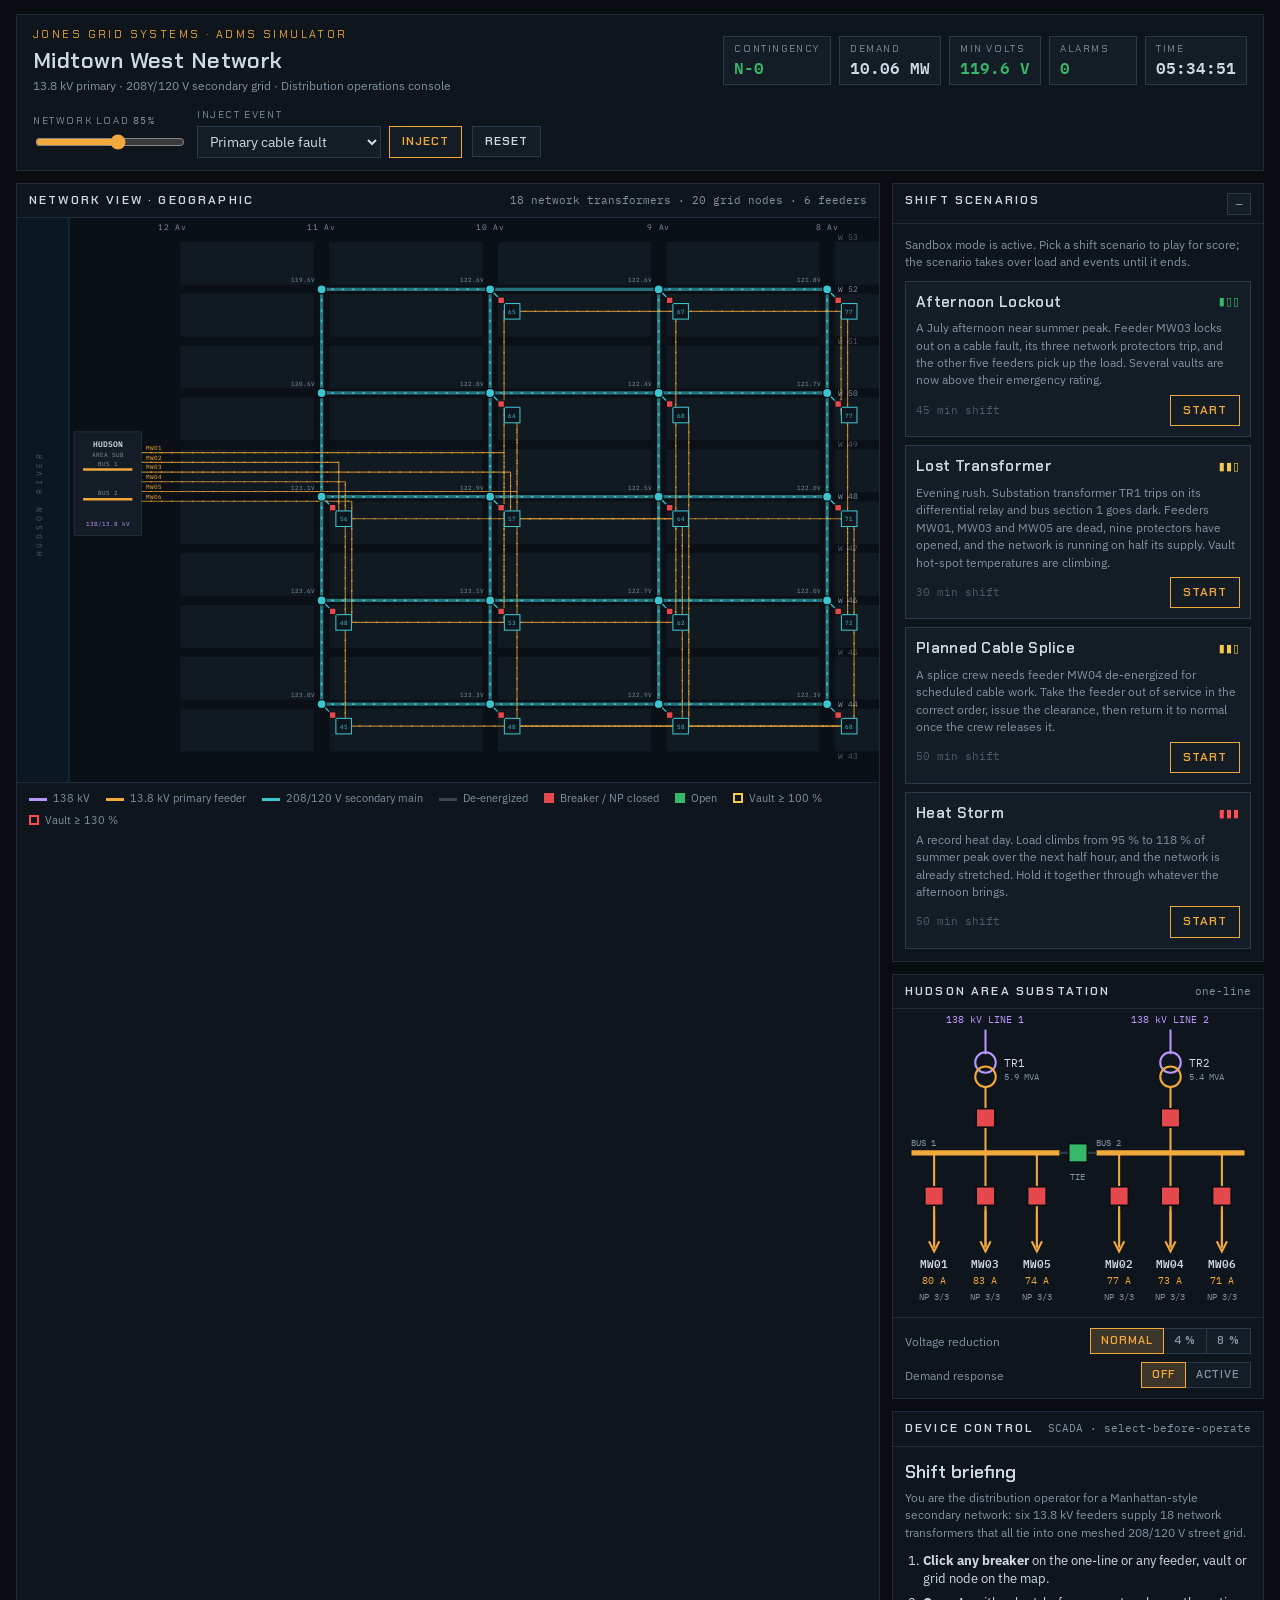
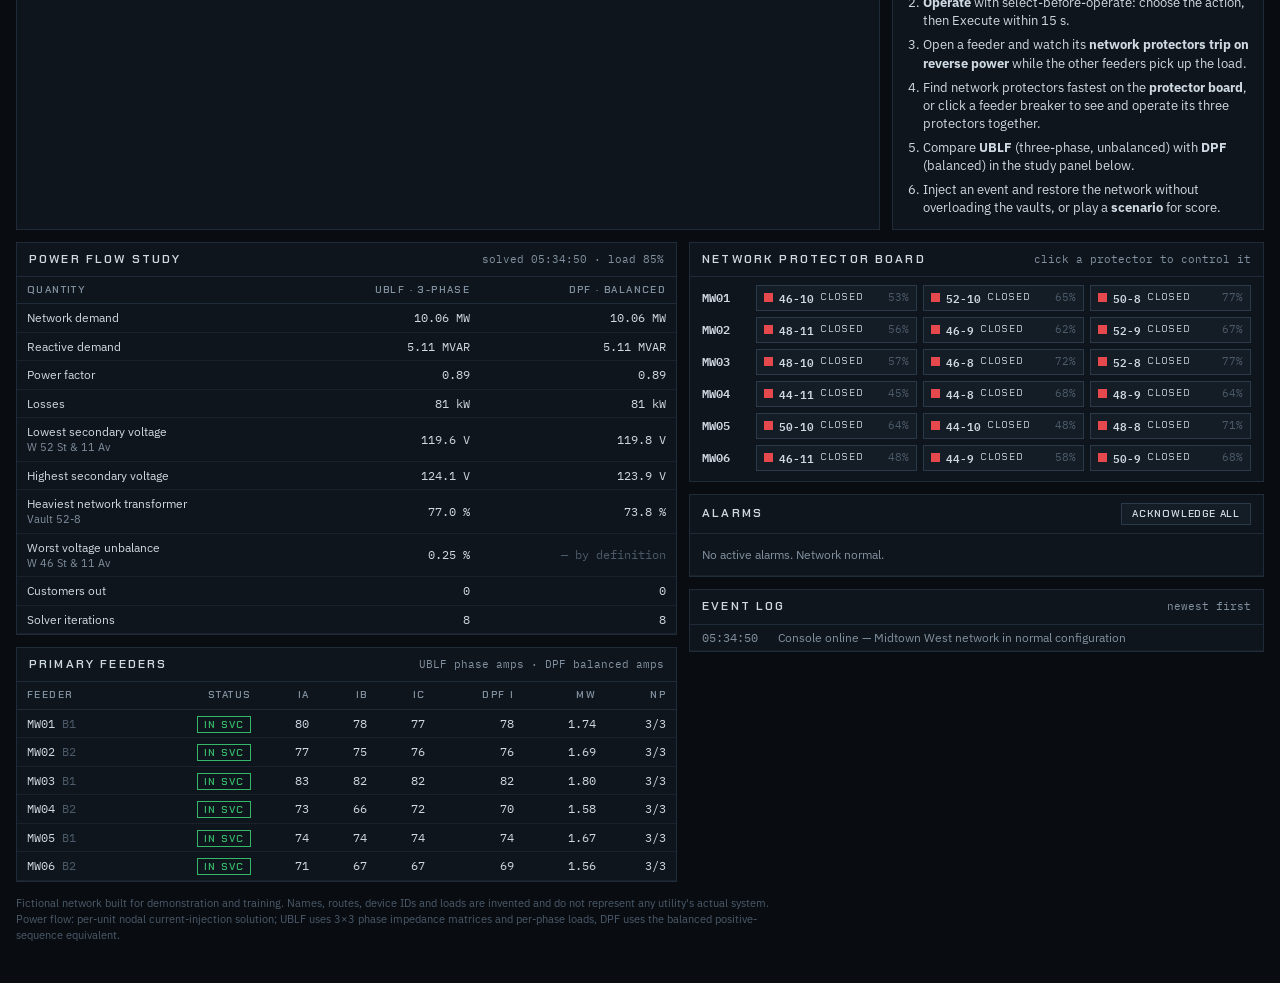
==== index.html @ 78cb399a "Add GridGame ADMS simulator as a GitHub Pages site Standalone index.html extracted from the Squaresp" ====
<!doctype html>
<html lang="en">
<head>
<meta charset="utf-8"><meta name="viewport" content="width=device-width, initial-scale=1, viewport-fit=cover"><style>html,body{margin:0}[hidden]{display:none!important}</style>
<title>Midtown West ADMS · GridGame</title>
<meta name="description" content="GridGame: a browser-based distribution operations (ADMS) simulator for a fictional 13.8 kV / 208Y-120 V secondary network.">
<link rel="preconnect" href="https://fonts.googleapis.com">
<link rel="stylesheet" href="https://fonts.googleapis.com/css2?family=Chakra+Petch:wght@500;600;700&family=IBM+Plex+Mono:wght@400;500;600&family=IBM+Plex+Sans:wght@400;500;600&display=swap">
</head><body>
<style>
/* Layout: control-room console — header strip, geographic network view + substation one-line,
   then study results and the alarm / event console underneath. Deliberately single dark theme. */
:root {
  color-scheme: dark;
  --bg: #090d12; --panel: #0f151c; --panel2: #141c25; --rule: #1f2b38; --rule2: #2a3a4b;
  --text: #cfd9e3; --dim: #8291a1; --faint: #4c5b6b;
  --block: #111921; --street: #0b1016; --water: #0b1822; --waterline: #14303f;
  --hv: #b897ff; --mv: #f2a93b; --lv: #3cc4cf; --dead: #3a4552;
  --closed: #e5484d; --open: #36b86a;
  --ok: #36b86a; --warn: #f2c94c; --crit: #ff4d4f; --info: #6aa8ff;
  --f-display: "Chakra Petch", "Bahnschrift", "Arial Narrow", sans-serif;
  --f-body: "IBM Plex Sans", system-ui, -apple-system, "Segoe UI", sans-serif;
  --f-data: "IBM Plex Mono", ui-monospace, "SFMono-Regular", Consolas, monospace;
}
html, body { background: var(--bg); color: var(--text); }
body { font-family: var(--f-body); font-size: 14px; line-height: 1.45;
  padding-left: max(16px, env(safe-area-inset-left, 0px)); padding-right: max(16px, env(safe-area-inset-right, 0px)); padding-block: 14px 28px; }
* { box-sizing: border-box; }
button, select, input { font: inherit; color: inherit; }
.num { font-family: var(--f-data); font-variant-numeric: tabular-nums; }

/* header */
.top { display: flex; flex-wrap: wrap; gap: 14px 22px; align-items: center; justify-content: space-between;
  border: 1px solid var(--rule); background: var(--panel); padding: 12px 16px; }
.brand .eyebrow { font-family: var(--f-display); font-size: 11px; letter-spacing: .22em; color: var(--mv); text-transform: uppercase; }
.brand h1 { margin: 2px 0 0; font-family: var(--f-display); font-weight: 600; font-size: 22px; letter-spacing: .02em; text-wrap: balance; }
.brand .sub { color: var(--dim); font-size: 12px; }
.chips { display: flex; flex-wrap: wrap; gap: 8px; }
.chip { border: 1px solid var(--rule2); background: var(--panel2); padding: 5px 10px; min-width: 88px; }
.chip .k { font-family: var(--f-display); font-size: 10px; letter-spacing: .16em; text-transform: uppercase; color: var(--dim); }
.chip .v { font-family: var(--f-data); font-size: 16px; font-weight: 600; font-variant-numeric: tabular-nums; }
.chip.ok .v { color: var(--ok); } .chip.warn .v { color: var(--warn); } .chip.crit .v { color: var(--crit); }
.chip.crit { border-color: color-mix(in srgb, var(--crit) 55%, var(--rule2)); }
.controls { display: flex; flex-wrap: wrap; gap: 10px; align-items: center; }
.ctl { display: flex; flex-direction: column; gap: 3px; }
.ctl label { font-family: var(--f-display); font-size: 10px; letter-spacing: .16em; text-transform: uppercase; color: var(--dim); }
input[type=range] { accent-color: var(--mv); width: 150px; }
select { background: var(--panel2); border: 1px solid var(--rule2); padding: 5px 8px; }
.btn { background: var(--panel2); border: 1px solid var(--rule2); padding: 6px 12px; cursor: pointer;
  font-family: var(--f-display); font-weight: 600; letter-spacing: .08em; text-transform: uppercase; font-size: 12px; }
.btn:hover:not(:disabled) { border-color: var(--dim); }
.btn:disabled { opacity: .4; cursor: not-allowed; }
.btn.primary { border-color: var(--mv); color: var(--mv); }
.btn.danger { border-color: var(--crit); color: var(--crit); }
.btn.go { border-color: var(--open); color: var(--open); }
:focus-visible { outline: 2px solid var(--info); outline-offset: 2px; }

/* grid */
.grid { display: grid; gap: 12px; margin-top: 12px; grid-template-columns: minmax(0, 1fr) 372px; }
.panel { border: 1px solid var(--rule); background: var(--panel); min-width: 0; }
.ph { display: flex; justify-content: space-between; align-items: baseline; gap: 10px; padding: 8px 12px; border-bottom: 1px solid var(--rule); }
.ph h2 { margin: 0; font-family: var(--f-display); font-size: 12px; font-weight: 600; letter-spacing: .18em; text-transform: uppercase; }
.ph .meta { color: var(--dim); font-size: 11px; font-family: var(--f-data); }
.side { display: flex; flex-direction: column; gap: 12px; min-width: 0; }
.mapwrap { overflow-x: auto; }
#map { display: block; width: 100%; min-width: 620px; height: auto; }
#oneline { display: block; width: 100%; height: auto; }
.legend { display: flex; flex-wrap: wrap; gap: 6px 16px; padding: 8px 12px; border-top: 1px solid var(--rule); color: var(--dim); font-size: 11px; }
.legend i { display: inline-block; width: 18px; height: 3px; vertical-align: middle; margin-right: 6px; }
.legend b { display: inline-block; width: 10px; height: 10px; vertical-align: -1px; margin-right: 6px; }

/* svg */
svg text { font-family: var(--f-data); }
.sel-hit { cursor: pointer; }
.flow { stroke-dasharray: 2 14; animation: flow 1.6s linear infinite; }
.flow.rev { animation-direction: reverse; }
@keyframes flow { to { stroke-dashoffset: -32; } }
.blink { animation: blink 1s steps(2, start) infinite; }
@keyframes blink { to { visibility: hidden; } }
@media (prefers-reduced-motion: reduce) { .flow { animation: none; stroke-dasharray: none; opacity: .0; } .blink { animation: none; } }

/* device panel */
.dev { padding: 12px; display: flex; flex-direction: column; gap: 10px; }
.dev h3 { margin: 0; font-family: var(--f-display); font-size: 18px; font-weight: 600; }
.dev .type { color: var(--dim); font-size: 12px; }
.state { display: inline-flex; align-items: center; gap: 8px; font-family: var(--f-display); font-weight: 600; letter-spacing: .1em; font-size: 13px; }
.state .sq { width: 14px; height: 14px; }
.kv { display: grid; grid-template-columns: auto 1fr; gap: 3px 14px; font-size: 12px; }
.kv dt { color: var(--dim); } .kv dd { margin: 0; font-family: var(--f-data); font-variant-numeric: tabular-nums; text-align: right; }
.phases { display: grid; grid-template-columns: 54px repeat(3, 1fr); gap: 2px 8px; font-size: 12px; font-family: var(--f-data); font-variant-numeric: tabular-nums; }
.phases .h { color: var(--dim); font-family: var(--f-display); font-size: 10px; letter-spacing: .14em; text-align: right; }
.phases .h:first-child { text-align: left; }
.phases span { text-align: right; } .phases span.l { text-align: left; color: var(--dim); }
.btnrow { display: flex; flex-wrap: wrap; gap: 8px; }
.sbo { border: 1px dashed var(--warn); padding: 8px 10px; color: var(--warn); font-size: 12px; display: flex; flex-direction: column; gap: 8px; }
.note { color: var(--dim); font-size: 12px; margin: 0; }
.tagbadge { color: #10151b; background: var(--warn); font-family: var(--f-display); font-weight: 700; font-size: 11px; padding: 1px 6px; letter-spacing: .1em; }
.brief ol { margin: 0; padding-left: 18px; display: flex; flex-direction: column; gap: 6px; font-size: 12.5px; max-width: 62ch; }
.brief b { color: var(--text); }

/* results + console */
.lower { display: grid; gap: 12px; margin-top: 12px; grid-template-columns: minmax(0, 1.15fr) minmax(0, 1fr); }
.tbl { width: 100%; border-collapse: collapse; font-size: 12px; }
.tbl th { font-family: var(--f-display); font-weight: 600; font-size: 10px; letter-spacing: .14em; text-transform: uppercase; color: var(--dim); text-align: right; padding: 6px 10px; border-bottom: 1px solid var(--rule); white-space: nowrap; }
.tbl th:first-child, .tbl td:first-child { text-align: left; }
.tbl td { padding: 5px 10px; border-bottom: 1px solid color-mix(in srgb, var(--rule) 60%, transparent); text-align: right; font-family: var(--f-data); font-variant-numeric: tabular-nums; white-space: nowrap; }
.tbl td.lab { font-family: var(--f-body); color: var(--text); }
.tbl td .loc { display: block; color: var(--dim); font-size: 10.5px; font-family: var(--f-body); }
.tbl tr.clickable { cursor: pointer; } .tbl tr.clickable:hover td { background: var(--panel2); }
.tblwrap { overflow-x: auto; }
.c-ok { color: var(--ok); } .c-warn { color: var(--warn); } .c-crit { color: var(--crit); } .c-dim { color: var(--faint); }
.pill { font-family: var(--f-display); font-size: 10px; font-weight: 600; letter-spacing: .12em; padding: 1px 6px; border: 1px solid currentColor; }
.stack { display: flex; flex-direction: column; gap: 12px; min-width: 0; }
.alarms, .events { list-style: none; margin: 0; padding: 0; max-height: 230px; overflow-y: auto; }
.alarms li { display: grid; grid-template-columns: 6px 64px minmax(0, 1fr) auto; gap: 10px; align-items: center; padding: 6px 12px 6px 0; border-bottom: 1px solid color-mix(in srgb, var(--rule) 60%, transparent); font-size: 12px; }
.alarms .bar { align-self: stretch; }
.alarms .sev { font-family: var(--f-display); font-size: 10px; letter-spacing: .14em; font-weight: 700; }
.alarms li.unack .txt { font-weight: 600; }
.alarms .ack { font-size: 10px; padding: 2px 8px; }
.alarms .empty, .events .empty { padding: 12px; color: var(--dim); font-size: 12px; grid-template-columns: 1fr; }
.events li { display: grid; grid-template-columns: 66px minmax(0, 1fr); gap: 10px; padding: 4px 12px; font-size: 12px; border-bottom: 1px solid color-mix(in srgb, var(--rule) 40%, transparent); }
.events time { font-family: var(--f-data); color: var(--dim); font-variant-numeric: tabular-nums; }
.foot { margin-top: 14px; color: var(--faint); font-size: 11px; max-width: 110ch; }

/* protector board + chips */
.npboard { padding: 8px 12px 10px; display: flex; flex-direction: column; gap: 6px; }
.nprow { display: grid; grid-template-columns: 46px minmax(0, 1fr); gap: 8px; align-items: center; }
.npf { font-family: var(--f-data); font-size: 12px; font-weight: 600; cursor: pointer; }
.npchips { display: grid; grid-template-columns: repeat(3, minmax(0, 1fr)); gap: 6px; }
.npchip { display: flex; align-items: center; gap: 6px; min-width: 0; padding: 4px 7px; background: var(--panel2); border: 1px solid var(--rule2); cursor: pointer; font-size: 11px; text-align: left; }
.npchip:hover { border-color: var(--dim); }
.npchip.on { border-color: var(--text); }
.npchip .sq { width: 9px; height: 9px; flex: none; }
.npchip .npid { font-family: var(--f-data); font-weight: 600; }
.npchip .npst { font-family: var(--f-display); font-size: 9.5px; letter-spacing: .1em; flex: 1; min-width: 0; overflow: hidden; text-overflow: ellipsis; }
.npchip .tagbadge { padding: 0 4px; font-size: 9px; }
.grp { border-top: 1px solid var(--rule); padding-top: 10px; display: flex; flex-direction: column; gap: 8px; }
.grp .npchips { grid-template-columns: minmax(0, 1fr); }
.grp-h { font-family: var(--f-display); font-size: 10px; letter-spacing: .16em; text-transform: uppercase; color: var(--dim); }
@media (max-width: 560px) { .npchip .npst { display: none; } }

[hidden] { display: none !important; }
/* minimize toggle */
.ph h2 { white-space: nowrap; }
.phr .meta { overflow: hidden; text-overflow: ellipsis; white-space: nowrap; }
.phr { display: flex; align-items: center; gap: 10px; min-width: 0; }
.mintog { width: 24px; height: 22px; display: grid; place-items: center; background: var(--panel2); border: 1px solid var(--rule2); cursor: pointer; font-family: var(--f-data); font-size: 14px; line-height: 1; color: var(--dim); flex: none; }
.mintog:hover { color: var(--text); border-color: var(--dim); }
.ph.collapsed { border-bottom: 0; }

/* system controls */
.sys { border-top: 1px solid var(--rule); padding: 10px 12px; display: flex; flex-direction: column; gap: 8px; }
.sysrow { display: flex; justify-content: space-between; align-items: center; gap: 10px; flex-wrap: wrap; font-size: 12px; color: var(--dim); }
.seg { display: inline-flex; }
.seg .btn { padding: 4px 10px; font-size: 11px; }
.seg .btn + .btn { border-left-width: 0; }
.btn.on { background: color-mix(in srgb, var(--mv) 18%, var(--panel2)); border-color: var(--mv); color: var(--mv); }

/* mission */
.mission { padding: 12px; display: flex; flex-direction: column; gap: 10px; }
.mission h3 { margin: 0; font-family: var(--f-display); font-size: 18px; font-weight: 600; }
.mission .type { color: var(--dim); font-size: 12px; }
.scens { display: flex; flex-direction: column; gap: 8px; }
.scen { border: 1px solid var(--rule2); background: var(--panel2); padding: 10px; display: flex; flex-direction: column; gap: 6px; }
.scen p { margin: 0; font-size: 12px; color: var(--dim); }
.scen-h, .scen-f { display: flex; justify-content: space-between; align-items: center; gap: 8px; }
.scen-h b { font-family: var(--f-display); font-size: 15px; font-weight: 600; letter-spacing: .02em; }
.scen-f span { font-size: 11px; }
.diff { font-size: 11px; letter-spacing: 1px; }
.diff.d1 { color: var(--ok); } .diff.d2 { color: var(--warn); } .diff.d3 { color: var(--crit); }
.mhead { display: flex; justify-content: space-between; align-items: flex-start; gap: 10px; }
.mclock { text-align: right; font-size: 11px; }
.big { font-size: 22px; font-weight: 600; line-height: 1.1; }
.tip { border-left: 2px solid var(--mv); padding-left: 8px; }
.objs { list-style: none; margin: 0; padding: 0; display: flex; flex-direction: column; gap: 5px; font-size: 12.5px; }
.objs li { display: grid; grid-template-columns: 16px minmax(0, 1fr); gap: 6px; }
.objs em { font-style: normal; font-size: 11px; }
.mstats { display: grid; grid-template-columns: auto minmax(0, 1fr) auto; gap: 12px; border-block: 1px solid var(--rule); padding-block: 8px; font-size: 12px; align-items: end; }
.mstats > div { display: flex; flex-direction: column; gap: 2px; min-width: 0; }
.mstats .k { font-family: var(--f-display); font-size: 10px; letter-spacing: .14em; text-transform: uppercase; color: var(--dim); }
.mission .btnrow { justify-content: space-between; }
.deb { display: flex; gap: 14px; align-items: center; }
.grade { font-family: var(--f-display); font-size: 44px; font-weight: 700; width: 64px; height: 64px; display: grid; place-items: center; border: 2px solid currentColor; flex: none; }
.gA, .gB { color: var(--ok); } .gC, .gD { color: var(--warn); } .gF { color: var(--crit); }
.tbl.score td { padding: 4px 0; }

@media (max-width: 1080px) { .grid { grid-template-columns: minmax(0, 1fr); } .lower { grid-template-columns: minmax(0, 1fr); } }
@media (max-width: 560px) { .brand h1 { font-size: 18px; } input[type=range] { width: 120px; } .chip { min-width: 0; flex: 1 1 40%; } }
</style>

<header class="top">
  <div class="brand">
    <div class="eyebrow">Jones Grid Systems · ADMS Simulator</div>
    <h1>Midtown West Network</h1>
    <div class="sub">13.8 kV primary · 208Y/120 V secondary grid · Distribution operations console</div>
  </div>
  <div class="chips" id="chips"></div>
  <div class="controls">
    <div class="ctl"><label for="load">Network load <span id="loadv" class="num"></span></label>
      <input id="load" type="range" min="40" max="120" step="1" value="85"></div>
    <div class="ctl"><label for="evt">Inject event</label>
      <div class="btnrow"><select id="evt">
        <option value="fault">Primary cable fault</option>
        <option value="tr1">Substation TR1 trip</option>
        <option value="tr2">Substation TR2 trip</option>
        <option value="heat">Heat wave (110% load)</option>
      </select><button class="btn primary" id="inject">Inject</button></div></div>
    <div class="ctl"><label>&nbsp;</label><button class="btn" id="reset">Reset</button></div>
  </div>
</header>

<div class="grid">
  <section class="panel">
    <div class="ph"><h2>Network view · geographic</h2><span class="meta" id="mapmeta"></span></div>
    <div class="mapwrap"><svg id="map" viewBox="-470 -110 1330 870" role="img" aria-label="Map of the Midtown West secondary network"></svg></div>
    <div class="legend">
      <span><i style="background:var(--hv)"></i>138 kV</span>
      <span><i style="background:var(--mv)"></i>13.8 kV primary feeder</span>
      <span><i style="background:var(--lv)"></i>208/120 V secondary main</span>
      <span><i style="background:var(--dead)"></i>De-energized</span>
      <span><b style="background:var(--closed)"></b>Breaker / NP closed</span>
      <span><b style="background:var(--open)"></b>Open</span>
      <span><b style="border:2px solid var(--warn)"></b>Vault ≥ 100 %</span>
      <span><b style="border:2px solid var(--crit)"></b>Vault ≥ 130 %</span>
    </div>
  </section>
  <div class="side">
    <section class="panel">
      <div class="ph"><h2>Shift scenarios</h2><div class="phr"><span class="meta" id="mission-meta"></span><button class="mintog" id="mission-toggle" aria-expanded="true" aria-controls="mission" title="Minimize">–</button></div></div>
      <div class="mission" id="mission"></div>
    </section>
    <section class="panel">
      <div class="ph"><h2>Hudson Area Substation</h2><span class="meta">one-line</span></div>
      <svg id="oneline" viewBox="0 0 360 300" role="img" aria-label="Substation one-line diagram"></svg>
      <div class="sys" id="sysctl"></div>
    </section>
    <section class="panel">
      <div class="ph"><h2>Device control</h2><span class="meta">SCADA · select-before-operate</span></div>
      <div class="dev" id="dev"></div>
    </section>
  </div>
</div>

<div class="lower">
  <div class="stack">
    <section class="panel">
      <div class="ph"><h2>Power flow study</h2><span class="meta" id="pfmeta"></span></div>
      <div class="tblwrap"><table class="tbl" id="study"></table></div>
    </section>
    <section class="panel">
      <div class="ph"><h2>Primary feeders</h2><span class="meta">UBLF phase amps · DPF balanced amps</span></div>
      <div class="tblwrap"><table class="tbl" id="feeders"></table></div>
    </section>
  </div>
  <div class="stack">
    <section class="panel">
      <div class="ph"><h2>Network protector board</h2><span class="meta">click a protector to control it</span></div>
      <div class="npboard" id="npboard"></div>
    </section>
    <section class="panel">
      <div class="ph"><h2>Alarms</h2><button class="btn" id="ackall" style="padding:3px 10px;font-size:10px">Acknowledge all</button></div>
      <ul class="alarms" id="alarms"></ul>
    </section>
    <section class="panel">
      <div class="ph"><h2>Event log</h2><span class="meta">newest first</span></div>
      <ul class="events" id="events"></ul>
    </section>
  </div>
</div>

<p class="foot">Fictional network built for demonstration and training. Names, routes, device IDs and loads are invented and do not represent any utility's actual system. Power flow: per-unit nodal current-injection solution; UBLF uses 3×3 phase impedance matrices and per-phase loads, DPF uses the balanced positive-sequence equivalent.</p>

<script>
/* ==========================================================================
   Midtown West Network — ADMS simulation engine
   Fictional 13.8 kV / 208Y-120 V Manhattan-style secondary network.
   Per-unit, phase-frame nodal current-injection power flow.
     UBLF : 3-phase unbalanced load flow (phase impedance matrices, per-phase loads)
     DPF  : balanced positive-sequence distribution power flow (single-phase equivalent)
   ========================================================================== */
(function (G) {
  'use strict';

  const SB = 1.0;                       // system base, MVA (3-phase)
  const VSET = 1.05;                    // 138 kV source / LTC-regulated set point, pu
  const NP = 1.0, NQ = 2.5;             // load voltage exponents (real ~ constant current, reactive ~ impedance-like)
  const TAU = 2 * Math.PI / 3;
  const PHA = [0, -TAU, TAU];
  const ZB = { mv: 13.8 * 13.8 / SB, lv: 0.208 * 0.208 / SB };

  /* ---------- dense complex LU ---------- */
  function luFactor(n, re, im) {
    const piv = new Int32Array(n);
    for (let k = 0; k < n; k++) {
      let p = k, best = -1;
      for (let i = k; i < n; i++) {
        const m = re[i * n + k] ** 2 + im[i * n + k] ** 2;
        if (m > best) { best = m; p = i; }
      }
      if (best < 1e-30) throw new Error('Singular admittance matrix');
      piv[k] = p;
      if (p !== k) {
        for (let j = 0; j < n; j++) {
          let t = re[k * n + j]; re[k * n + j] = re[p * n + j]; re[p * n + j] = t;
          t = im[k * n + j]; im[k * n + j] = im[p * n + j]; im[p * n + j] = t;
        }
      }
      const pr = re[k * n + k], pi = im[k * n + k], d = pr * pr + pi * pi;
      for (let i = k + 1; i < n; i++) {
        const ar = re[i * n + k], ai = im[i * n + k];
        if (ar === 0 && ai === 0) continue;
        const lr = (ar * pr + ai * pi) / d, li = (ai * pr - ar * pi) / d;
        re[i * n + k] = lr; im[i * n + k] = li;
        for (let j = k + 1; j < n; j++) {
          const ur = re[k * n + j], ui = im[k * n + j];
          if (ur === 0 && ui === 0) continue;
          re[i * n + j] -= lr * ur - li * ui;
          im[i * n + j] -= lr * ui + li * ur;
        }
      }
    }
    return piv;
  }
  function luSolve(n, re, im, piv, br, bi) {
    for (let k = 0; k < n; k++) {
      const p = piv[k];
      if (p !== k) { let t = br[k]; br[k] = br[p]; br[p] = t; t = bi[k]; bi[k] = bi[p]; bi[p] = t; }
    }
    for (let i = 0; i < n; i++) {
      let sr = br[i], si = bi[i];
      for (let j = 0; j < i; j++) {
        const lr = re[i * n + j], li = im[i * n + j];
        if (lr === 0 && li === 0) continue;
        sr -= lr * br[j] - li * bi[j]; si -= lr * bi[j] + li * br[j];
      }
      br[i] = sr; bi[i] = si;
    }
    for (let i = n - 1; i >= 0; i--) {
      let sr = br[i], si = bi[i];
      for (let j = i + 1; j < n; j++) {
        const ur = re[i * n + j], ui = im[i * n + j];
        if (ur === 0 && ui === 0) continue;
        sr -= ur * br[j] - ui * bi[j]; si -= ur * bi[j] + ui * br[j];
      }
      const pr = re[i * n + i], pi = im[i * n + i], d = pr * pr + pi * pi;
      br[i] = (sr * pr + si * pi) / d; bi[i] = (si * pr - sr * pi) / d;
    }
  }
  function cinv(n, re, im) {
    const R = Float64Array.from(re), I = Float64Array.from(im);
    const piv = luFactor(n, R, I);
    const oR = new Float64Array(n * n), oI = new Float64Array(n * n);
    for (let c = 0; c < n; c++) {
      const br = new Float64Array(n), bi = new Float64Array(n); br[c] = 1;
      luSolve(n, R, I, piv, br, bi);
      for (let r = 0; r < n; r++) { oR[r * n + c] = br[r]; oI[r * n + c] = bi[r]; }
    }
    return { re: oR, im: oI };
  }
  function phaseZ(z1, z0) {
    const sr = (z0[0] + 2 * z1[0]) / 3, sx = (z0[1] + 2 * z1[1]) / 3;
    const mr = (z0[0] - z1[0]) / 3, mx = (z0[1] - z1[1]) / 3;
    const re = new Float64Array(9), im = new Float64Array(9);
    for (let i = 0; i < 3; i++) for (let j = 0; j < 3; j++) {
      re[i * 3 + j] = i === j ? sr : mr; im[i * 3 + j] = i === j ? sx : mx;
    }
    return { re, im };
  }

  /* ---------- network model ---------- */
  const AVES = [{ n: '11 Av', k: '11', x: 0 }, { n: '10 Av', k: '10', x: 260 }, { n: '9 Av', k: '9', x: 520 }, { n: '8 Av', k: '8', x: 780 }];
  const STS = [{ n: 'W 52 St', num: 52, y: 0 }, { n: 'W 50 St', num: 50, y: 160 }, { n: 'W 48 St', num: 48, y: 320 }, { n: 'W 46 St', num: 46, y: 480 }, { n: 'W 44 St', num: 44, y: 640 }];
  const SUB = { x: -330, y: 300, name: 'Hudson Area Substation' };
  // feeder supplying the network transformer vault at [street][avenue]; 0 = no vault
  const VAULT_FEEDER = [[0, 1, 2, 3], [0, 5, 6, 1], [2, 3, 4, 5], [6, 1, 2, 3], [4, 5, 6, 4]];
  // spot loads at 100 % (summer peak): [kW 3-ph, description, pf, customers]
  const LOADS = [
    [[350, 'Residential towers', 0.96, 410], [505, 'Residential over retail', 0.94, 380], [650, 'Hotel', 0.90, 12], [800, 'Theater & hotel', 0.90, 9]],
    [[315, 'Parking garages', 0.92, 6], [530, 'Residential', 0.95, 520], [680, 'Office', 0.90, 14], [860, 'Office tower', 0.89, 3]],
    [[375, 'Auto showrooms', 0.91, 8], [580, 'Mixed use', 0.93, 240], [630, 'Restaurant row', 0.88, 46], [750, 'Theater district', 0.90, 11]],
    [[300, 'Residential walk-ups', 0.96, 330], [570, 'Mixed use', 0.93, 210], [615, 'Restaurant row', 0.88, 52], [815, 'Hotel & office', 0.90, 7]],
    [[430, 'Telecom hub', 0.95, 2], [500, 'Residential', 0.95, 470], [565, 'Retail', 0.91, 64], [680, 'Office', 0.90, 10]]
  ];
  const NTX_KVA = 1000;
  const FEEDER_RATING_A = 380;          // 500 kcmil Cu 3/c, normal
  // impedances (ohm/km)
  const PRI_Z1 = [0.090, 0.110], PRI_Z0 = [0.50, 0.30];             // 13.8 kV 500 kcmil 3/c
  const SEC_Z1 = [0.102 / 6, 0.082 / 6];                             // 6 x 500 kcmil 600 V per phase
  const SEC_Z0 = [SEC_Z1[0] * 3, SEC_Z1[1] * 3];

  function zPolar(mag, xr) { const r = mag / Math.sqrt(1 + xr * xr); return [r, r * xr]; }
  function scaleZ(zkm, km, zb) { return [zkm[0] * km / zb, zkm[1] * km / zb]; }

  function buildModel() {
    const nodes = [], branches = [], switches = [], loads = [], vaults = [], feeders = [], gridNodes = [], mains = [];
    const nIndex = new Map();
    const addNode = (id, kind, x, y, label) => { nIndex.set(id, nodes.length); nodes.push({ id, kind, x, y, label: label || id }); return id; };
    const addBr = (o) => { o.fi = nIndex.get(o.f); o.ti = nIndex.get(o.t); branches.push(o); return o; };
    const addSw = (o) => { o.fi = nIndex.get(o.f); o.ti = nIndex.get(o.t); switches.push(o); return o; };

    // Substation: 2 x 138/13.8 kV transformers, 2 bus sections, normally-open bus tie
    for (const k of [1, 2]) {
      addNode('HV' + k, 'hv', SUB.x, SUB.y, '138 kV supply ' + k);
      addNode('TR' + k + 'L', 'mv', SUB.x, SUB.y, 'TR' + k + ' 13.8 kV terminal');
      addNode('BUS' + k, 'mv', SUB.x, SUB.y, '13.8 kV bus section ' + k);
      const z = zPolar(0.10 * SB / 30, 30);
      addBr({ id: 'TR' + k, kind: 'subtx', f: 'HV' + k, t: 'TR' + k + 'L', z1: z, z0: z, ratingMVA: 30, label: 'TR' + k + ' 138/13.8 kV 30 MVA' });
      addSw({ id: 'CB-TR' + k, kind: 'cb', f: 'TR' + k + 'L', t: 'BUS' + k, normal: true, label: 'TR' + k + ' 13.8 kV main breaker', branch: 'TR' + k });
    }
    addSw({ id: 'CB-BT', kind: 'tie', f: 'BUS1', t: 'BUS2', normal: false, label: 'Bus tie breaker 1–2' });

    // Secondary grid nodes (208Y/120 V)
    STS.forEach((st, s) => AVES.forEach((av, a) => {
      const id = `N${st.num}-${av.k}`;
      addNode(id, 'lv', av.x, st.y, `${st.n} & ${av.n}`);
      const L = LOADS[s][a];
      const seed = Math.sin((s + 1) * 12.9898 + (a + 1) * 78.233) * 43758.5453;
      const r = (q) => (Math.abs(Math.sin(seed * q)) - 0.5) * 0.24;
      let w = [1 + r(1.3), 1 + r(2.7), 1 + r(4.1)];
      if (s === 3 && a === 0) w = [1.38, 0.90, 0.72];        // walk-ups: lopsided single-phase load
      const ws = w[0] + w[1] + w[2]; w = w.map(v => v * 3 / ws);
      const tan = Math.tan(Math.acos(L[2]));
      loads.push({ node: id, kw: L[0], pf: L[2], desc: L[1], cust: L[3],
        p: w.map(v => L[0] / 3 * v), q: w.map(v => L[0] / 3 * v * tan) });
      gridNodes.push({ id, s, a, label: `${st.n} & ${av.n}`, desc: L[1] });
    }));
    // Secondary mains: streets (E-W, 260 m) and avenues (N-S, 160 m)
    STS.forEach((st, s) => AVES.forEach((av, a) => {
      const id = `N${st.num}-${av.k}`;
      if (a < 3) { const to = `N${st.num}-${AVES[a + 1].k}`;
        mains.push(addBr({ id: `M:${id}>${to}`, kind: 'main', f: id, t: to, lenM: 260, z1: scaleZ(SEC_Z1, 0.26, ZB.lv), z0: scaleZ(SEC_Z0, 0.26, ZB.lv), ratingA: 2400, street: st.n })); }
      if (s < 4) { const to = `N${STS[s + 1].num}-${av.k}`;
        mains.push(addBr({ id: `M:${id}>${to}`, kind: 'main', f: id, t: to, lenM: 160, z1: scaleZ(SEC_Z1, 0.16, ZB.lv), z0: scaleZ(SEC_Z0, 0.16, ZB.lv), ratingA: 2400, street: av.n })); }
    }));

    // Network transformer vaults + protectors
    STS.forEach((st, s) => AVES.forEach((av, a) => {
      const f = VAULT_FEEDER[s][a]; if (!f) return;
      const key = `${st.num}-${av.k}`;
      const v = { id: 'V' + key, tr: 'TR' + key, np: 'NP' + key, node: `N${key}`, feeder: 'MW0' + f,
        x: av.x + 34, y: st.y + 34, label: `Vault ${key} · ${st.n} & ${av.n}` };
      addNode('P' + key, 'mv', v.x, v.y, `${v.tr} primary`);
      addNode('S' + key, 'lv', v.x, v.y, `${v.tr} secondary`);
      const z = zPolar(0.05 * SB / (NTX_KVA / 1000), 7);
      addBr({ id: v.tr, kind: 'ntx', f: 'P' + key, t: 'S' + key, z1: z, z0: z, ratingKVA: NTX_KVA, vault: v.id });
      addSw({ id: v.np, kind: 'np', f: 'S' + key, t: v.node, normal: true, label: `Network protector ${key}`, vault: v.id });
      vaults.push(v);
    }));

    // Primary feeders: breaker on alternate bus sections, cable chained through vaults
    for (let k = 1; k <= 6; k++) {
      const id = 'MW0' + k, bus = (k % 2) ? 1 : 2;
      const fv = vaults.filter(v => v.feeder === id);
      const chain = []; let cur = { x: SUB.x, y: SUB.y };
      const left = fv.slice();
      while (left.length) {
        left.sort((p, q) => (Math.abs(p.x - cur.x) + Math.abs(p.y - cur.y)) - (Math.abs(q.x - cur.x) + Math.abs(q.y - cur.y)));
        cur = left.shift(); chain.push(cur);
      }
      addNode(id + 'H', 'mv', SUB.x, SUB.y, id + ' feeder head');
      addSw({ id: 'CB-' + id, kind: 'cb', f: 'BUS' + bus, t: id + 'H', normal: true, label: `Feeder ${id} breaker`, feeder: id });
      let prev = id + 'H', px = SUB.x, py = SUB.y, total = 0; const segs = [];
      chain.forEach((v, i) => {
        const len = (Math.abs(v.x - px) + Math.abs(v.y - py)) * 1.12 + (i === 0 ? 220 : 40);
        total += len;
        const b = addBr({ id: `C:${id}:${i + 1}`, kind: 'cable', f: prev, t: 'P' + v.id.slice(1), lenM: Math.round(len),
          z1: scaleZ(PRI_Z1, len / 1000, ZB.mv), z0: scaleZ(PRI_Z0, len / 1000, ZB.mv), ratingA: FEEDER_RATING_A, feeder: id });
        segs.push(b.id); prev = b.t; px = v.x; py = v.y;
      });
      feeders.push({ id, bus, breaker: 'CB-' + id, vaults: chain.map(v => v.id), segs, lenM: Math.round(total), ratingA: FEEDER_RATING_A });
    }

    // precompute admittances
    for (const b of branches) {
      const Z3 = phaseZ(b.z1, b.z0);
      b.Y3 = cinv(3, Z3.re, Z3.im);
      const d = b.z1[0] ** 2 + b.z1[1] ** 2;
      b.Y1 = { re: Float64Array.of(b.z1[0] / d), im: Float64Array.of(-b.z1[1] / d) };
    }
    const brById = new Map(branches.map(b => [b.id, b]));
    const swById = new Map(switches.map(s => [s.id, s]));
    return { nodes, nIndex, branches, brById, switches, swById, loads, vaults, feeders, gridNodes, mains,
      AVES, STS, SUB, slacks: ['HV1', 'HV2'], NTX_KVA };
  }

  function createState(model) {
    const sw = {};
    for (const s of model.switches) sw[s.id] = { closed: s.normal, tag: false, manual: false, lockout: '' };
    return { sw, faults: {}, load: 0.85, vr: 0, dr: false, failed: {} };
  }

  /* ---------- topology ---------- */
  const brOut = (state, b) => !!(b.vault && state.failed && state.failed[b.vault]);
  function trace(model, isClosed, state) {
    const N = model.nodes.length, adj = Array.from({ length: N }, () => []);
    for (const b of model.branches) if (!brOut(state, b)) { adj[b.fi].push(b.ti); adj[b.ti].push(b.fi); }
    for (const s of model.switches) if (isClosed(s)) { adj[s.fi].push(s.ti); adj[s.ti].push(s.fi); }
    const seen = new Uint8Array(N), q = [];
    for (const id of model.slacks) { const i = model.nIndex.get(id); seen[i] = 1; q.push(i); }
    while (q.length) { const i = q.pop(); for (const j of adj[i]) if (!seen[j]) { seen[j] = 1; q.push(j); } }
    return seen;
  }

  function topology(model, state) {
    const N = model.nodes.length, parent = Int32Array.from({ length: N }, (_, i) => i);
    const find = (i) => { while (parent[i] !== i) { parent[i] = parent[parent[i]]; i = parent[i]; } return i; };
    for (const s of model.switches) if (state.sw[s.id].closed) {
      const a = find(s.fi), b = find(s.ti); if (a !== b) parent[a] = b;
    }
    const rep = new Int32Array(N); for (let i = 0; i < N; i++) rep[i] = find(i);
    const energ = trace(model, s => state.sw[s.id].closed, state);
    const slackRep = new Set(model.slacks.map(id => rep[model.nIndex.get(id)]));
    return { rep, energ, slackRep };
  }

  /* ---------- power flow ---------- */
  function powerFlow(model, state, topo, nph) {
    const { rep, energ, slackRep } = topo;
    const N = model.nodes.length, idx = new Int32Array(N).fill(-1);
    let n = 0;
    for (let i = 0; i < N; i++) if (energ[i] && rep[i] === i && !slackRep.has(i)) idx[i] = n++;
    const M = n * nph;
    const vset = VSET * (1 - (state.vr || 0));
    const Vs = (ph) => [vset * Math.cos(nph === 3 ? PHA[ph] : 0), vset * Math.sin(nph === 3 ? PHA[ph] : 0)];
    const Yr = new Float64Array(M * M), Yi = new Float64Array(M * M), Cr = new Float64Array(M), Ci = new Float64Array(M);
    for (const b of model.branches) {
      const i = rep[b.fi], j = rep[b.ti];
      if (i === j || !energ[b.fi] || brOut(state, b)) continue;
      const Y = nph === 3 ? b.Y3 : b.Y1, ii = idx[i], jj = idx[j];
      for (let p = 0; p < nph; p++) for (let q = 0; q < nph; q++) {
        const yr = Y.re[p * nph + q], yi = Y.im[p * nph + q];
        if (ii >= 0) { Yr[(ii * nph + p) * M + ii * nph + q] += yr; Yi[(ii * nph + p) * M + ii * nph + q] += yi; }
        if (jj >= 0) { Yr[(jj * nph + p) * M + jj * nph + q] += yr; Yi[(jj * nph + p) * M + jj * nph + q] += yi; }
        if (ii >= 0 && jj >= 0) {
          Yr[(ii * nph + p) * M + jj * nph + q] -= yr; Yi[(ii * nph + p) * M + jj * nph + q] -= yi;
          Yr[(jj * nph + p) * M + ii * nph + q] -= yr; Yi[(jj * nph + p) * M + ii * nph + q] -= yi;
        } else {
          const f = ii >= 0 ? ii : jj; const [vr, vi] = Vs(q);
          if (f >= 0) { Cr[f * nph + p] += yr * vr - yi * vi; Ci[f * nph + p] += yr * vi + yi * vr; }
        }
      }
    }
    // loads: wye, exponential voltage dependence P = P0|V|^NP, Q = Q0|V|^NQ (pu of per-phase base)
    const Sph = SB * 1000 / 3, Lr = new Float64Array(M), Li = new Float64Array(M), hasLoad = new Uint8Array(M);
    for (const L of model.loads) {
      const i = model.nIndex.get(L.node); if (!energ[i]) continue;
      const k = idx[rep[i]]; if (k < 0) continue;
      for (let p = 0; p < nph; p++) {
        const P = nph === 3 ? L.p[p] : L.kw / 3, Q = nph === 3 ? L.q[p] : L.kw / 3 * Math.tan(Math.acos(L.pf));
        const fct = loadFactor(state, L);
        Lr[k * nph + p] += P * fct / Sph; Li[k * nph + p] += Q * fct / Sph; hasLoad[k * nph + p] = 1;
      }
    }
    const Vr = new Float64Array(M), Vi = new Float64Array(M);
    for (let k = 0; k < n; k++) for (let p = 0; p < nph; p++) { const [a, b] = Vs(p); Vr[k * nph + p] = a; Vi[k * nph + p] = b; }
    let iters = 0, converged = M === 0;
    if (M > 0) {
      const piv = luFactor(M, Yr, Yi);
      for (iters = 1; iters <= 60; iters++) {
        const br = Float64Array.from(Cr), bi = Float64Array.from(Ci);
        for (let m = 0; m < M; m++) if (hasLoad[m]) {
          const d = Vr[m] * Vr[m] + Vi[m] * Vi[m], vm = Math.sqrt(d);
          const P = Lr[m] * Math.pow(vm, NP), Q = Li[m] * Math.pow(vm, NQ);
          // I = conj(S/V) = (P - jQ)/conj(V) ; injection = -I
          const ir = (P * Vr[m] + Q * Vi[m]) / d, ii = (P * Vi[m] - Q * Vr[m]) / d;
          br[m] -= ir; bi[m] -= ii;
        }
        luSolve(M, Yr, Yi, piv, br, bi);
        let dmax = 0;
        for (let m = 0; m < M; m++) { dmax = Math.max(dmax, Math.abs(br[m] - Vr[m]) + Math.abs(bi[m] - Vi[m])); Vr[m] = br[m]; Vi[m] = bi[m]; }
        if (dmax < 1e-9) { converged = true; break; }
      }
    }
    // node voltages
    const V = (nodeIdx) => {
      if (!energ[nodeIdx]) return null;
      const r = rep[nodeIdx];
      if (slackRep.has(r)) return Array.from({ length: nph }, (_, p) => Vs(p));
      const k = idx[r]; return Array.from({ length: nph }, (_, p) => [Vr[k * nph + p], Vi[k * nph + p]]);
    };
    const nodeV = model.nodes.map((_, i) => V(i));
    // branch currents (from -> to) and from-end power
    const brRes = {};
    for (const b of model.branches) {
      const vf = nodeV[b.fi], vt = nodeV[b.ti];
      if (!vf || !vt || brOut(state, b)) { brRes[b.id] = null; continue; }
      const Y = nph === 3 ? b.Y3 : b.Y1, I = [], S = [];
      for (let p = 0; p < nph; p++) {
        let ir = 0, ii = 0;
        for (let q = 0; q < nph; q++) {
          const dr = vf[q][0] - vt[q][0], di = vf[q][1] - vt[q][1], yr = Y.re[p * nph + q], yi = Y.im[p * nph + q];
          ir += yr * dr - yi * di; ii += yr * di + yi * dr;
        }
        I.push([ir, ii]);
        S.push([vf[p][0] * ir + vf[p][1] * ii, vf[p][1] * ir - vf[p][0] * ii]); // V*conj(I)
      }
      brRes[b.id] = { I, S };
    }
    return { nph, nodeV, brRes, iters, converged };
  }

  /* ---------- study: automatic logic + UBLF + DPF ---------- */
  function runStudy(model, state) {
    const events = [];
    for (const f of model.feeders) {
      const s = state.sw[f.breaker];
      if (state.faults[f.id] && s.closed) { s.closed = false; s.lockout = 'Primary cable fault'; events.push({ sev: 'crit', dev: f.breaker, msg: `${f.id} breaker TRIPPED — primary cable fault, lockout` }); }
    }
    for (const k of [1, 2]) {
      const s = state.sw['CB-TR' + k];
      if (state.faults['TR' + k] && s.closed) { s.closed = false; s.lockout = 'Transformer differential relay'; events.push({ sev: 'crit', dev: 'CB-TR' + k, msg: `TR${k} main breaker TRIPPED — differential relay, transformer fault` }); }
    }
    // Network protector relays: trip on reverse power when the primary feeder is lost,
    // auto-close when the primary is re-energized (unless blocked open by the operator).
    const prim = trace(model, s => s.kind !== 'np' && state.sw[s.id].closed, state);
    for (const s of model.switches) if (s.kind === 'np') {
      const st = state.sw[s.id], want = !st.manual && !!prim[s.fi];
      if (st.closed !== want) {
        st.closed = want;
        if (!st.manual) events.push(want
          ? { sev: 'info', dev: s.id, msg: `${s.id} auto-CLOSED — primary feeder restored` }
          : { sev: 'high', dev: s.id, msg: `${s.id} OPENED on reverse power — primary feeder de-energized` });
      }
    }
    const topo = topology(model, state);
    const ublf = powerFlow(model, state, topo, 3);
    const dpf = powerFlow(model, state, topo, 1);
    return { events, topo, ublf, dpf, summary: summarize(model, state, topo, ublf, dpf) };
  }

  /* ---------- engineering results ---------- */
  const mag = (c) => Math.hypot(c[0], c[1]);
  // demand response curtails commercial loads (pf < 0.93) by 15 %
  function loadFactor(state, L) { return state.load * (state.dr && L.pf < 0.93 ? 0.85 : 1); }
  function summarize(model, state, topo, ublf, dpf) {
    const kA = (pu, kv) => pu * SB * 1000 / (Math.sqrt(3) * kv);   // pu current -> amps
    const kWph = SB * 1000 / 3;
    const one = (pf) => {
      const nph = pf.nph, out = { feeders: {}, vaults: {}, nodes: {}, subtx: {} };
      let Pin = 0, Qin = 0, Pload = 0, Qload = 0, minV = Infinity, maxV = -Infinity, minNode = '', maxNode = '', maxTR = 0, maxTRid = '', maxVUF = 0, vufNode = '';
      for (const k of [1, 2]) {
        const r = pf.brRes['TR' + k];
        const P = r ? r.S.reduce((a, s) => a + s[0], 0) * kWph * (3 / nph) : 0;
        const Q = r ? r.S.reduce((a, s) => a + s[1], 0) * kWph * (3 / nph) : 0;
        Pin += P; Qin += Q; out.subtx['TR' + k] = { P, Q, pct: Math.hypot(P, Q) / 30000 * 100 };
      }
      for (const f of model.feeders) {
        const r = pf.brRes[f.segs[0]], closed = state.sw[f.breaker].closed;
        const I = r && closed ? r.I.map(c => kA(mag(c), 13.8)) : [0, 0, 0].slice(0, nph);
        const P = r && closed ? r.S.reduce((a, s) => a + s[0], 0) * kWph * (3 / nph) : 0;
        const Q = r && closed ? r.S.reduce((a, s) => a + s[1], 0) * kWph * (3 / nph) : 0;
        const head = pf.nodeV[model.nIndex.get(f.id + 'H')];
        out.feeders[f.id] = { I, Imax: Math.max(...I), P, Q, energized: !!head && closed,
          kV: head ? head.map(c => mag(c) * 13.8) : null,
          npClosed: f.vaults.filter(v => state.sw['NP' + v.slice(1)].closed).length, npTotal: f.vaults.length };
      }
      for (const v of model.vaults) {
        const r = pf.brRes[v.tr];
        const I = r ? r.I.map(c => mag(c)) : null;   // pu on 1 MVA = 1.0 pu rated
        const P = r ? r.S.reduce((a, s) => a + s[0], 0) * kWph * (3 / nph) : 0;
        const pct = I ? Math.max(...I) / (model.NTX_KVA / 1000 / SB) * 100 : 0;
        const Ia = I ? I.map(x => kA(x, 0.208)) : null;
        out.vaults[v.id] = { pct, P, Ia, energized: !!r };
        if (state.sw[v.np].closed && pct > maxTR) { maxTR = pct; maxTRid = v.id; }
      }
      let custOut = 0, kwOut = 0;
      for (const L of model.loads) {
        const vv = pf.nodeV[model.nIndex.get(L.node)];
        if (!vv) { custOut += L.cust; kwOut += L.kw * loadFactor(state, L); out.nodes[L.node] = { V: null }; continue; }
        const mags = vv.map(c => mag(c) * 120);
        const fct = loadFactor(state, L), qph = nph === 3 ? L.q : [L.kw / 3 * Math.tan(Math.acos(L.pf))], pph = nph === 3 ? L.p : [L.kw / 3];
        vv.forEach((c, p) => { const m = mag(c); Pload += pph[p] * fct * Math.pow(m, NP) * (3 / nph); Qload += qph[p] * fct * Math.pow(m, NQ) * (3 / nph); });
        const lo = Math.min(...mags), hi = Math.max(...mags);
        if (lo < minV) { minV = lo; minNode = L.node; }
        if (hi > maxV) { maxV = hi; maxNode = L.node; }
        const avg = mags.reduce((a, b) => a + b, 0) / mags.length, vuf = Math.max(...mags.map(m => Math.abs(m - avg))) / avg * 100;
        if (vuf > maxVUF) { maxVUF = vuf; vufNode = L.node; }
        out.nodes[L.node] = { V: mags, min: lo, vuf };
      }
      out.tot = { P: Pin, Q: Qin, pf: Pin > 0 ? Pin / Math.hypot(Pin, Qin) : 0, losses: Math.max(0, Pin - Pload), Pload, Qload,
        minV: isFinite(minV) ? minV : 0, maxV: isFinite(maxV) ? maxV : 0, minNode, maxNode, maxTR, maxTRid, maxVUF, vufNode,
        custOut, kwOut, iters: pf.iters, converged: pf.converged };
      return out;
    };
    const U = one(ublf), D = one(dpf);
    const out = model.feeders.filter(f => !state.sw[f.breaker].closed || !U.feeders[f.id].energized).length;
    return { U, D, contingency: out };
  }

  G.GridEngine = { buildModel, createState, runStudy, loadFactor, constants: { SB, VSET, ZB, NP, NQ } };
})(typeof window !== 'undefined' ? window : globalThis);

</script>
<script>
(function () {
  'use strict';
  const E = window.GridEngine, M = E.buildModel();
  let S = E.createState(M), R = null;
  let sel = null;          // {t:'sw'|'node'|'vault', id}
  let armed = null;        // {id, act, until}
  let busy = false;
  const crews = {};        // feeder -> eta ms
  const acked = new Set();
  const log = [];
  const $ = (id) => document.getElementById(id);
  const esc = (s) => String(s).replace(/[&<>"]/g, c => ({ '&': '&amp;', '<': '&lt;', '>': '&gt;', '"': '&quot;' }[c]));
  const f0 = (x) => Math.round(x).toLocaleString('en-US');
  const f1 = (x) => x.toFixed(1), f2 = (x) => x.toFixed(2);
  const hhmmss = (d) => d.toTimeString().slice(0, 8);
  const nodeOf = (id) => M.nodes[M.nIndex.get(id)];
  const gridLabel = (id) => (M.gridNodes.find(g => g.id === id) || {}).label || id;
  const vaultById = (id) => M.vaults.find(v => v.id === id);
  const feederById = (id) => M.feeders.find(f => f.id === id);

  function addLog(sev, msg) { log.unshift({ t: new Date(), sev, msg }); if (log.length > 250) log.pop(); }

  let ptrDown = false, pendingRender = false;
  function study(quiet) {
    R = E.runStudy(M, S);
    R.events.forEach(e => addLog(e.sev, e.msg));
    if (quiet && ptrDown) { pendingRender = true; return; }
    render();
  }
  document.addEventListener('pointerdown', () => { ptrDown = true; });
  const up = () => { setTimeout(() => { ptrDown = false; if (pendingRender) { pendingRender = false; render(); } }, 0); };
  document.addEventListener('pointerup', up); document.addEventListener('pointercancel', up);

  /* ------------------------------ alarms ------------------------------ */
  function alarms() {
    const U = R.summary.U, out = [];
    for (const k of [1, 2]) {
      const sw = S.sw['CB-TR' + k];
      if (!sw.closed) out.push({ id: 'TR' + k, sev: 'crit', dev: 'CB-TR' + k, text: `TR${k} 13.8 kV main breaker open${sw.lockout ? ' — ' + sw.lockout : ''}` });
    }
    for (const k of [1, 2]) {
      const n = R.ublf.nodeV[M.nIndex.get('BUS' + k)];
      if (!n) out.push({ id: 'BUS' + k, sev: 'crit', dev: 'CB-BT', text: `13.8 kV bus section ${k} de-energized` });
    }
    for (const f of M.feeders) {
      const sw = S.sw[f.breaker], fr = U.feeders[f.id];
      if (S.faults[f.id]) out.push({ id: 'FLT' + f.id, sev: 'crit', dev: f.breaker, text: `${f.id} primary cable fault — lockout${crews[f.id] ? ', crew en route' : ''}` });
      else if (!sw.closed) out.push({ id: 'OUT' + f.id, sev: 'high', dev: f.breaker, text: `${f.id} feeder out of service` });
      else if (!fr.energized) out.push({ id: 'DEAD' + f.id, sev: 'high', dev: f.breaker, text: `${f.id} breaker closed but bus de-energized` });
      if (fr.Imax > f.ratingA) out.push({ id: 'OVL' + f.id, sev: 'high', dev: f.breaker, text: `${f.id} head current ${f0(fr.Imax)} A exceeds ${f.ratingA} A rating` });
    }
    for (const v of M.vaults) {
      const r = U.vaults[v.id];
      if (r.pct >= 130) out.push({ id: 'TRL' + v.id, sev: 'crit', dev: 'V:' + v.id, text: `${v.tr} at ${f0(r.pct)}% — above emergency rating` });
      else if (r.pct >= 100) out.push({ id: 'TRL' + v.id, sev: 'high', dev: 'V:' + v.id, text: `${v.tr} overloaded ${f0(r.pct)}%` });
      if (S.sw[v.np].manual) out.push({ id: 'NPM' + v.id, sev: 'info', dev: 'V:' + v.id, text: `${v.np} blocked open by operator` });
    }
    for (const g of M.gridNodes) {
      const r = U.nodes[g.id];
      if (!r.V) { out.push({ id: 'DN' + g.id, sev: 'crit', dev: 'N:' + g.id, text: `${g.label} de-energized` }); continue; }
      const ph = 'ABC'[r.V.indexOf(r.min)];
      if (r.min < 110) out.push({ id: 'LV' + g.id, sev: 'crit', dev: 'N:' + g.id, text: `Low voltage ${f1(r.min)} V ph ${ph} · ${g.label}` });
      else if (r.min < 114) out.push({ id: 'LV' + g.id, sev: 'high', dev: 'N:' + g.id, text: `Low voltage ${f1(r.min)} V ph ${ph} · ${g.label}` });
      if (Math.max(...r.V) > 126) out.push({ id: 'HV' + g.id, sev: 'high', dev: 'N:' + g.id, text: `High voltage ${f1(Math.max(...r.V))} V · ${g.label}` });
      if (r.vuf > 2) out.push({ id: 'VU' + g.id, sev: 'med', dev: 'N:' + g.id, text: `Voltage unbalance ${f2(r.vuf)}% · ${g.label}` });
    }
    for (const v of M.vaults) {
      if (S.failed[v.id]) out.push({ id: 'FAIL' + v.id, sev: 'crit', dev: 'V:' + v.id, text: `${v.tr} FAILED — vault out of service` });
      else if (G && (G.heat[v.id] || 0) > 0.4) out.push({ id: 'HOT' + v.id, sev: 'high', dev: 'V:' + v.id, text: `${v.tr} hot-spot temperature rising — ${f0(G.heat[v.id] / HEAT_FAIL * 100)}% to failure` });
    }
    if (S.vr) out.push({ id: 'VR', sev: 'info', dev: '', text: `Voltage reduction ${S.vr * 100}% in effect at the substation` });
    if (S.dr) out.push({ id: 'DR', sev: 'info', dev: '', text: 'Demand response active — commercial load curtailed 15%' });
    const c = R.summary.contingency;
    if (c >= 2) out.push({ id: 'CONT' + c, sev: 'high', dev: '', text: `Network operating at N-${c} — beyond design contingency` });
    const rank = { crit: 0, high: 1, med: 2, info: 3 };
    return out.sort((a, b) => rank[a.sev] - rank[b.sev]);
  }
  const SEVC = { crit: 'var(--crit)', high: 'var(--warn)', med: 'var(--info)', info: 'var(--dim)' };
  const SEVL = { crit: 'CRIT', high: 'HIGH', med: 'MED', info: 'INFO' };

  /* ------------------------------ map ------------------------------ */
  const AVX = [-230, 0, 260, 520, 780, 1040];
  function vaultColor(pct, live) { return !live ? 'var(--dead)' : pct >= 130 ? 'var(--crit)' : pct >= 100 ? 'var(--warn)' : 'var(--lv)'; }
  function voltColor(r) { if (!r || !r.V) return 'var(--dead)'; return r.min < 110 ? 'var(--crit)' : r.min < 114 || Math.max(...r.V) > 126 ? 'var(--warn)' : 'var(--lv)'; }
  function pSum(br) { return br ? br.S.reduce((a, s) => a + s[0], 0) : 0; }

  function feederRoute(f, k) {
    const pts = [[-280, 252 + k * 15]], o = (k - 2.5) * 5;
    let [px, py] = pts[0];
    for (const vid of f.vaults) {
      const v = vaultById(vid);
      pts.push([v.x + o, py], [v.x + o, v.y], [v.x, v.y]); px = v.x; py = v.y;
    }
    return pts.map(p => p.join(',')).join(' ');
  }

  function renderMap() {
    const U = R.summary.U, h = [];
    h.push(`<rect x="-470" y="-110" width="1330" height="870" fill="var(--street)"/>`);
    h.push(`<rect x="-470" y="-110" width="80" height="870" fill="var(--water)"/><line x1="-390" y1="-110" x2="-390" y2="760" stroke="var(--waterline)" stroke-width="2"/>`);
    h.push(`<text x="-432" y="330" fill="var(--faint)" font-size="13" letter-spacing="6" transform="rotate(-90 -432 330)" text-anchor="middle">HUDSON RIVER</text>`);
    for (let i = 0; i < AVX.length - 1; i++) for (let y = -80; y < 720; y += 80)
      h.push(`<rect x="${AVX[i] + 12}" y="${y + 7}" width="${AVX[i + 1] - AVX[i] - 24}" height="66" fill="var(--block)"/>`);
    for (let st = 53, y = -80; st >= 43; st--, y += 80)
      h.push(`<text x="796" y="${y + 4}" fill="${st % 2 ? 'var(--faint)' : 'var(--dim)'}" font-size="12">W ${st}</text>`);
    ['12 Av', '11 Av', '10 Av', '9 Av', '8 Av'].forEach((n, i) => h.push(`<text x="${AVX[i]}" y="-92" fill="var(--dim)" font-size="13" text-anchor="middle" letter-spacing="1">${n}</text>`));

    // secondary mains
    for (const b of M.mains) {
      const a = nodeOf(b.f), c = nodeOf(b.t), r = R.ublf.brRes[b.id], live = !!r;
      h.push(`<line x1="${a.x}" y1="${a.y}" x2="${c.x}" y2="${c.y}" stroke="${live ? 'var(--lv)' : 'var(--dead)'}" stroke-width="5" stroke-opacity="${live ? .55 : .8}" stroke-linecap="round"/>`);
      if (live && Math.abs(pSum(r)) > 0.004)
        h.push(`<line class="flow${pSum(r) < 0 ? ' rev' : ''}" x1="${a.x}" y1="${a.y}" x2="${c.x}" y2="${c.y}" stroke="var(--lv)" stroke-width="2.5" stroke-linecap="round"/>`);
    }
    // primary feeders
    const selF = sel && sel.t === 'sw' && sel.id.startsWith('CB-MW') ? sel.id.slice(3) : (sel && sel.t === 'vault' ? vaultById(sel.id).feeder : null);
    M.feeders.forEach((f, k) => {
      const live = U.feeders[f.id].energized, pts = feederRoute(f, k), on = selF === f.id;
      h.push(`<g class="sel-hit" data-sel="sw:${f.breaker}"><polyline points="${pts}" fill="none" stroke="transparent" stroke-width="14"/>`
        + `<polyline points="${pts}" fill="none" stroke="${live ? 'var(--mv)' : 'var(--dead)'}" stroke-width="${on ? 3.4 : 1.8}" stroke-opacity="${on ? 1 : (selF ? .3 : .7)}" ${live ? '' : 'stroke-dasharray="7 6"'} stroke-linejoin="round"/>`
        + (live ? `<polyline class="flow" points="${pts}" fill="none" stroke="var(--mv)" stroke-width="${on ? 3.4 : 1.8}" stroke-opacity="${selF && !on ? .3 : 1}"/>` : '')
        + `</g>`);
      h.push(`<text x="-271" y="${248 + k * 15}" fill="${live ? 'var(--mv)' : 'var(--faint)'}" font-size="10" ${on ? 'font-weight="600"' : ''}>${f.id}</text>`);
    });
    // substation
    const sub = M.SUB;
    h.push(`<g class="sel-hit" data-sel="sw:CB-BT"><rect x="${sub.x - 52}" y="${sub.y - 80}" width="104" height="160" fill="var(--panel2)" stroke="var(--rule2)"/>`
      + `<text x="${sub.x}" y="${sub.y - 56}" fill="var(--text)" font-size="12" text-anchor="middle" font-weight="600">HUDSON</text>`
      + `<text x="${sub.x}" y="${sub.y - 41}" fill="var(--dim)" font-size="10" text-anchor="middle">AREA SUB</text>`
      + `<text x="${sub.x}" y="${sub.y + 66}" fill="var(--hv)" font-size="10" text-anchor="middle">138/13.8 kV</text></g>`);
    for (const k of [1, 2]) {
      const live = !!R.ublf.nodeV[M.nIndex.get('BUS' + k)], y = sub.y - 22 + (k - 1) * 46;
      h.push(`<line x1="${sub.x - 38}" y1="${y}" x2="${sub.x + 38}" y2="${y}" stroke="${live ? 'var(--mv)' : 'var(--dead)'}" stroke-width="4"/>`
        + `<text x="${sub.x}" y="${y - 6}" fill="var(--dim)" font-size="9" text-anchor="middle">BUS ${k}</text>`);
    }
    // vaults
    for (const v of M.vaults) {
      const n = nodeOf(v.node), r = U.vaults[v.id], np = S.sw[v.np], col = vaultColor(r.pct, r.energized), on = sel && sel.t === 'vault' && sel.id === v.id;
      const mx = (n.x + v.x) / 2, my = (n.y + v.y) / 2;
      h.push(`<g class="sel-hit" data-sel="vault:${v.id}">`
        + `<line x1="${n.x}" y1="${n.y}" x2="${v.x}" y2="${v.y}" stroke="${np.closed ? 'var(--lv)' : 'var(--dead)'}" stroke-width="2"/>`
        + `<rect x="${v.x - 12}" y="${v.y - 12}" width="24" height="24" fill="var(--panel)" stroke="${col}" stroke-width="${r.pct >= 100 ? 3 : 1.6}" ${r.pct >= 130 ? 'class="blink"' : ''}/>`
        + (S.failed[v.id] ? `<rect x="${v.x - 12}" y="${v.y - 12}" width="24" height="24" fill="var(--crit)" fill-opacity=".25" stroke="var(--crit)" stroke-width="2"/><path d="M${v.x - 7} ${v.y - 7}L${v.x + 7} ${v.y + 7}M${v.x + 7} ${v.y - 7}L${v.x - 7} ${v.y + 7}" stroke="var(--crit)" stroke-width="2.5"/>`
          : `<text x="${v.x}" y="${v.y + 4}" fill="${col}" font-size="9" text-anchor="middle">${r.energized ? f0(r.pct) : '—'}</text>`)
        + (G && !S.failed[v.id] && (G.heat[v.id] || 0) > 0.02 ? `<rect x="${v.x - 12}" y="${v.y + 15}" width="24" height="4" fill="var(--rule2)"/><rect x="${v.x - 12}" y="${v.y + 15}" width="${Math.min(24, 24 * G.heat[v.id] / HEAT_FAIL)}" height="4" fill="var(--crit)"/>` : '')
        + `<circle cx="${mx}" cy="${my}" r="13" fill="transparent"/>`
        + `<rect x="${mx - 5}" y="${my - 5}" width="10" height="10" fill="${np.closed ? 'var(--closed)' : 'var(--open)'}" stroke="var(--bg)" stroke-width="1.5"/>`
        + (np.manual ? `<text x="${mx + 9}" y="${my - 6}" fill="var(--warn)" font-size="9" font-weight="600">M</text>` : '')
        + (on ? `<rect x="${v.x - 17}" y="${v.y - 17}" width="34" height="34" fill="none" stroke="var(--text)" stroke-dasharray="3 3"/>` : '')
        + `</g>`);
    }
    // grid nodes
    for (const g of M.gridNodes) {
      const n = nodeOf(g.id), r = U.nodes[g.id], on = sel && sel.t === 'node' && sel.id === g.id;
      h.push(`<g class="sel-hit" data-sel="node:${g.id}"><circle cx="${n.x}" cy="${n.y}" r="13" fill="transparent"/>`
        + `<circle cx="${n.x}" cy="${n.y}" r="7" fill="${voltColor(r)}" stroke="var(--bg)" stroke-width="2"/>`
        + (on ? `<circle cx="${n.x}" cy="${n.y}" r="12" fill="none" stroke="var(--text)" stroke-dasharray="3 3"/>` : '')
        + (r.V ? `<text x="${n.x - 10}" y="${n.y - 11}" fill="var(--dim)" font-size="9" text-anchor="end">${f1(r.min)}V</text>` : '')
        + `</g>`);
    }
    $('map').innerHTML = h.join('');
    $('mapmeta').textContent = `${M.vaults.length} network transformers · ${M.gridNodes.length} grid nodes · ${M.feeders.length} feeders`;
  }

  /* ------------------------------ one-line ------------------------------ */
  function breakerGlyph(id, x, y, label) {
    const sw = S.sw[id], s = 18, on = sel && sel.t === 'sw' && sel.id === id;
    return `<g class="sel-hit" data-sel="sw:${id}" role="button" aria-label="${esc(label)}">`
      + `<rect x="${x - 16}" y="${y - 16}" width="32" height="32" fill="transparent"/>`
      + `<rect x="${x - s / 2}" y="${y - s / 2}" width="${s}" height="${s}" fill="${sw.closed ? 'var(--closed)' : 'var(--open)'}" stroke="${sw.lockout ? 'var(--crit)' : 'var(--bg)'}" stroke-width="${sw.lockout ? 2.5 : 1.5}" ${sw.lockout ? 'class="blink"' : ''}/>`
      + (on ? `<rect x="${x - 14}" y="${y - 14}" width="28" height="28" fill="none" stroke="var(--text)" stroke-dasharray="3 3"/>` : '')
      + (sw.tag ? `<rect x="${x + 8}" y="${y - 18}" width="11" height="11" fill="var(--warn)"/><text x="${x + 13.5}" y="${y - 9.5}" fill="#10151b" font-size="8" font-weight="700" text-anchor="middle">T</text>` : '')
      + `</g>`;
  }
  function renderOneLine() {
    const U = R.summary.U, h = [], live = (id) => !!R.ublf.nodeV[M.nIndex.get(id)];
    const col = (on, c) => on ? c : 'var(--dead)';
    for (const k of [1, 2]) {
      const x = k === 1 ? 90 : 270, trL = live('TR' + k + 'L'), bus = live('BUS' + k), t = U.subtx['TR' + k];
      h.push(`<text x="${x}" y="14" fill="var(--hv)" font-size="10" text-anchor="middle">138 kV LINE ${k}</text>`);
      h.push(`<line x1="${x}" y1="20" x2="${x}" y2="44" stroke="var(--hv)" stroke-width="2"/>`);
      h.push(`<circle cx="${x}" cy="52" r="10" fill="none" stroke="var(--hv)" stroke-width="2"/><circle cx="${x}" cy="66" r="10" fill="none" stroke="${col(trL, 'var(--mv)')}" stroke-width="2"/>`);
      h.push(`<text x="${x + 18}" y="56" fill="var(--text)" font-size="11">TR${k}</text><text x="${x + 18}" y="69" fill="var(--dim)" font-size="9">${f1(Math.hypot(t.P, t.Q) / 1000)} MVA</text>`);
      h.push(`<line x1="${x}" y1="76" x2="${x}" y2="${140}" stroke="${col(trL, 'var(--mv)')}" stroke-width="2"/>`);
      h.push(breakerGlyph('CB-TR' + k, x, 106, `TR${k} main breaker`));
      const x1 = k === 1 ? 18 : 198, x2 = k === 1 ? 162 : 342;
      h.push(`<line x1="${x1}" y1="140" x2="${x2}" y2="140" stroke="${col(bus, 'var(--mv)')}" stroke-width="5"/>`);
      h.push(`<text x="${x1}" y="133" fill="var(--dim)" font-size="9">BUS ${k}</text>`);
    }
    h.push(`<line x1="162" y1="140" x2="198" y2="140" stroke="${S.sw['CB-BT'].closed ? 'var(--mv)' : 'var(--rule2)'}" stroke-width="2"/>`);
    h.push(breakerGlyph('CB-BT', 180, 140, 'Bus tie breaker'));
    h.push(`<text x="180" y="166" fill="var(--dim)" font-size="9" text-anchor="middle">TIE</text>`);
    const xs = { MW01: 40, MW03: 90, MW05: 140, MW02: 220, MW04: 270, MW06: 320 };
    for (const f of M.feeders) {
      const x = xs[f.id], fr = U.feeders[f.id], on = fr.energized;
      h.push(`<line x1="${x}" y1="140" x2="${x}" y2="232" stroke="${col(on || live('BUS' + f.bus), 'var(--mv)')}" stroke-width="2"/>`);
      h.push(`<line x1="${x}" y1="196" x2="${x}" y2="232" stroke="${col(on, 'var(--mv)')}" stroke-width="2"/><path d="M${x - 5} 226 L${x} 236 L${x + 5} 226" fill="none" stroke="${col(on, 'var(--mv)')}" stroke-width="2"/>`);
      h.push(breakerGlyph(f.breaker, x, 182, `Feeder ${f.id} breaker`));
      h.push(`<text x="${x}" y="252" fill="${on ? 'var(--text)' : 'var(--faint)'}" font-size="11" text-anchor="middle" font-weight="600">${f.id}</text>`);
      h.push(`<text x="${x}" y="268" fill="${fr.Imax > f.ratingA ? 'var(--crit)' : 'var(--mv)'}" font-size="10" text-anchor="middle">${on ? f0(fr.Imax) + ' A' : '—'}</text>`);
      h.push(`<text x="${x}" y="283" fill="var(--dim)" font-size="9" text-anchor="middle">NP ${fr.npClosed}/${fr.npTotal}</text>`);
      if (S.faults[f.id]) h.push(`<text x="${x}" y="297" fill="var(--crit)" font-size="9" text-anchor="middle" class="blink">FAULT</text>`);
    }
    $('oneline').innerHTML = h.join('');
  }

  /* ------------------------------ device panel ------------------------------ */
  function phaseRows(rows) {
    return `<div class="phases"><span class="h"></span><span class="h">A</span><span class="h">B</span><span class="h">C</span>`
      + rows.map(r => `<span class="l">${r[0]}</span>` + r[1].map(v => `<span>${v}</span>`).join('')).join('') + `</div>`;
  }
  function stateBlock(sw) {
    return `<div class="state"><span class="sq" style="background:${sw.closed ? 'var(--closed)' : 'var(--open)'}"></span>${sw.closed ? 'CLOSED' : 'OPEN'}`
      + (sw.manual ? ' · BLOCKED' : '') + (sw.tag ? ' <span class="tagbadge">HOLD TAG</span>' : '') + `</div>`;
  }
  function controlBlock(id) {
    const sw = S.sw[id], def = M.swById.get(id);
    if (armed && armed.id === id) {
      const left = Math.max(0, Math.ceil((armed.until - Date.now()) / 1000));
      return `<div class="sbo"><div><b>SELECTED: ${armed.label}</b> — confirm within <span class="num" id="sbo-left">${left}</span> s</div>`
        + `<div class="btnrow"><button class="btn primary" data-act="exec" ${busy ? 'disabled' : ''}>${busy ? 'Operating…' : 'Execute'}</button><button class="btn" data-act="cancel">Cancel</button></div></div>`;
    }
    const b = [];
    if (def.kind === 'np') {
      if (sw.manual) b.push(`<button class="btn go" data-act="sel" data-op="auto" ${sw.tag ? 'disabled' : ''}>Return to auto</button>`);
      else b.push(`<button class="btn danger" data-act="sel" data-op="block" ${sw.tag ? 'disabled' : ''}>Open &amp; block</button>`);
    } else {
      b.push(sw.closed ? `<button class="btn go" data-act="sel" data-op="open" ${sw.tag ? 'disabled' : ''}>Open</button>`
        : `<button class="btn danger" data-act="sel" data-op="close" ${sw.tag ? 'disabled' : ''}>Close</button>`);
    }
    b.push(`<button class="btn" data-act="tag">${sw.tag ? 'Remove hold tag' : 'Place hold tag'}</button>`);
    return `<div class="btnrow">${b.join('')}</div>` + (sw.tag ? `<p class="note">Hold tag in place. Controls are blocked until the tag is removed.</p>` : '');
  }
  function npChip(v) {
    const sw = S.sw[v.np], r = R.summary.U.vaults[v.id], on = sel && sel.t === 'vault' && sel.id === v.id;
    const st = S.failed[v.id] ? 'FAILED' : sw.manual ? 'BLOCKED' : sw.closed ? 'CLOSED' : 'OPEN';
    const pc = r.pct >= 130 ? 'c-crit' : r.pct >= 100 ? 'c-warn' : 'c-dim';
    return `<button class="npchip${on ? ' on' : ''}" data-sel="vault:${v.id}" title="${esc(v.label)}">`
      + `<span class="sq" style="background:${sw.closed ? 'var(--closed)' : 'var(--open)'}"></span>`
      + `<span class="npid">${v.np.slice(2)}</span><span class="npst ${st === 'CLOSED' ? '' : st === 'OPEN' ? 'c-warn' : 'c-crit'}">${st}</span>`
      + `<span class="num ${pc}">${r.energized ? f0(r.pct) + '%' : '—'}</span>${sw.tag ? '<span class="tagbadge">T</span>' : ''}</button>`;
  }
  function groupBlock(f) {
    const id = 'GRP:' + f.id, nps = f.vaults.map(vaultById);
    let h = `<div class="grp"><div class="grp-h">Network protectors on ${f.id}</div><div class="npchips">${nps.map(npChip).join('')}</div>`;
    if (armed && armed.id === id) {
      const left = Math.max(0, Math.ceil((armed.until - Date.now()) / 1000));
      h += `<div class="sbo"><div><b>SELECTED: ${armed.label}</b> — confirm within <span class="num" id="sbo-left">${left}</span> s</div>`
        + `<div class="btnrow"><button class="btn primary" data-act="exec" ${busy ? 'disabled' : ''}>${busy ? 'Operating…' : 'Execute'}</button><button class="btn" data-act="cancel">Cancel</button></div></div>`;
    } else {
      const anyAuto = nps.some(v => !S.sw[v.np].manual), anyMan = nps.some(v => S.sw[v.np].manual);
      h += `<div class="btnrow"><button class="btn danger" data-act="sel" data-grp="${f.id}" data-op="block" ${anyAuto ? '' : 'disabled'}>Open &amp; block all ${nps.length}</button>`
        + `<button class="btn go" data-act="sel" data-grp="${f.id}" data-op="auto" ${anyMan ? '' : 'disabled'}>Return all to auto</button></div>`;
    }
    return h + `</div>`;
  }
  function renderNPBoard() {
    $('npboard').innerHTML = M.feeders.map(f => `<div class="nprow"><span class="npf ${R.summary.U.feeders[f.id].energized ? '' : 'c-dim'}" data-sel="sw:${f.breaker}">${f.id}</span>`
      + `<div class="npchips">${f.vaults.map(vid => npChip(vaultById(vid))).join('')}</div></div>`).join('');
  }
  function crewBlock(key, what) {
    if (!S.faults[key]) return '';
    if (crews[key] !== undefined) return `<p class="note c-warn">Repair crew on site — ${what} back in service in about <span class="num">${Math.max(1, Math.ceil(crews[key]))}</span> min.</p>`;
    return `<div class="btnrow"><button class="btn primary" data-act="crew" data-key="${key}">Dispatch repair crew</button></div><p class="note">Closing into a faulted ${what} trips the breaker again.</p>`;
  }
  function renderDev() {
    const el = $('dev'), U = R.summary.U, D = R.summary.D;
    if (!sel) {
      el.innerHTML = `<div class="brief"><h3>Shift briefing</h3><p class="note" style="margin:4px 0 10px">You are the distribution operator for a Manhattan-style secondary network: six 13.8 kV feeders supply ${M.vaults.length} network transformers that all tie into one meshed 208/120 V street grid.</p><ol>
        <li><b>Click any breaker</b> on the one-line or any feeder, vault or grid node on the map.</li>
        <li><b>Operate</b> with select-before-operate: choose the action, then Execute within 15 s.</li>
        <li>Open a feeder and watch its <b>network protectors trip on reverse power</b> while the other feeders pick up the load.</li>
        <li>Find network protectors fastest on the <b>protector board</b>, or click a feeder breaker to see and operate its three protectors together.</li>
        <li>Compare <b>UBLF</b> (three-phase, unbalanced) with <b>DPF</b> (balanced) in the study panel below.</li>
        <li>Inject an event and restore the network without overloading the vaults, or play a <b>scenario</b> for score.</li></ol></div>`;
      return;
    }
    if (sel.t === 'sw') {
      const def = M.swById.get(sel.id), sw = S.sw[sel.id], h = [];
      h.push(`<div><h3>${esc(sel.id)}</h3><div class="type">${esc(def.label)}</div></div>`, stateBlock(sw));
      if (sw.lockout) h.push(`<p class="note c-crit">Lockout: ${esc(sw.lockout)}</p>`);
      if (def.feeder) {
        const f = feederById(def.feeder), u = U.feeders[f.id], d = D.feeders[f.id];
        h.push(phaseRows([['UBLF A', u.I.map(f0)], ['DPF A', [f0(d.I[0]), f0(d.I[0]), f0(d.I[0])]], ['kV', u.kV ? u.kV.map(f2) : ['—', '—', '—']]]));
        h.push(`<dl class="kv"><dt>Real power</dt><dd>${f2(u.P / 1000)} MW</dd><dt>Reactive power</dt><dd>${f2(u.Q / 1000)} MVAR</dd>`
          + `<dt>Rating</dt><dd>${f.ratingA} A</dd><dt>Route length</dt><dd>${f1(f.lenM / 1000)} km</dd>`
          + `<dt>Bus section</dt><dd>${f.bus}</dd><dt>Network protectors</dt><dd>${u.npClosed} of ${u.npTotal} closed</dd>`
          + `<dt>Vaults</dt><dd>${f.vaults.map(v => v.slice(1)).join(', ')}</dd></dl>`);
        h.push(crewBlock(f.id, 'cable'));
        h.push(controlBlock(sel.id));
        h.push(groupBlock(f));
        el.innerHTML = h.join('');
        return;
      } else if (def.kind === 'cb') {
        const t = U.subtx[def.branch];
        h.push(`<dl class="kv"><dt>Transformer flow</dt><dd>${f2(t.P / 1000)} MW · ${f2(t.Q / 1000)} MVAR</dd><dt>TR loading</dt><dd>${f1(t.pct)} % of 30 MVA</dd></dl>`);
        h.push(crewBlock(def.branch, 'transformer'));
      } else if (def.kind === 'tie') {
        h.push(`<p class="note">Normally open. Close it to carry both bus sections from one transformer after a transformer outage.</p>`);
      }
      h.push(controlBlock(sel.id));
      el.innerHTML = h.join('');
    } else if (sel.t === 'vault') {
      const v = vaultById(sel.id), u = U.vaults[v.id], d = D.vaults[v.id], sw = S.sw[v.np], h = [];
      h.push(`<div><h3>${esc(v.np)}</h3><div class="type">${esc(v.label)} · ${v.tr} 1000 kVA 13.8 kV–208Y/120 V · fed by ${v.feeder}</div></div>`, stateBlock(sw));
      h.push(phaseRows([['UBLF A', u.Ia ? u.Ia.map(f0) : ['—', '—', '—']], ['DPF A', d.Ia ? [f0(d.Ia[0]), f0(d.Ia[0]), f0(d.Ia[0])] : ['—', '—', '—']]]));
      h.push(`<dl class="kv"><dt>Loading UBLF</dt><dd class="${u.pct >= 130 ? 'c-crit' : u.pct >= 100 ? 'c-warn' : ''}">${f1(u.pct)} %</dd><dt>Loading DPF</dt><dd>${f1(d.pct)} %</dd>`
        + `<dt>Real power</dt><dd>${f0(u.P)} kW</dd><dt>Protector mode</dt><dd>${sw.manual ? 'Blocked open' : 'Automatic'}</dd></dl>`);
      h.push(`<p class="note">The protector trips on reverse power when ${v.feeder} is lost and recloses automatically when the feeder is restored.</p>`);
      h.push(controlBlock(v.np));
      el.innerHTML = h.join('');
    } else if (sel.t === 'node') {
      const g = M.gridNodes.find(x => x.id === sel.id), u = U.nodes[g.id], d = D.nodes[g.id], L = M.loads.find(l => l.node === g.id);
      el.innerHTML = `<div><h3>${esc(g.label)}</h3><div class="type">Secondary grid node · ${esc(L.desc)}</div></div>`
        + phaseRows([['UBLF V', u.V ? u.V.map(f1) : ['—', '—', '—']], ['DPF V', d.V ? [f1(d.V[0]), f1(d.V[0]), f1(d.V[0])] : ['—', '—', '—']],
          ['Load kW', L.p.map(p => f0(p * S.load))]])
        + `<dl class="kv"><dt>Total load</dt><dd>${f0(L.kw * S.load)} kW at ${f2(L.pf)} pf</dd><dt>Customers</dt><dd>${f0(L.cust)}</dd>`
        + `<dt>Voltage unbalance</dt><dd>${u.V ? f2(u.vuf) + ' %' : '—'}</dd><dt>ANSI Range A</dt><dd>114–126 V</dd></dl>`
        + `<p class="note">Grid nodes are not switchable. Voltage here depends on how many nearby network transformers are in service.</p>`;
    }
  }

  /* ------------------------------ tables ------------------------------ */
  function renderStudy() {
    const U = R.summary.U.tot, D = R.summary.D.tot;
    const vcls = (v) => v < 110 ? 'c-crit' : v < 114 || v > 126 ? 'c-warn' : '';
    const tcls = (p) => p >= 130 ? 'c-crit' : p >= 100 ? 'c-warn' : '';
    const row = (lab, u, d, ucls = '', dcls = '', loc = '') =>
      `<tr><td class="lab">${lab}${loc ? `<span class="loc">${loc}</span>` : ''}</td><td class="${ucls}">${u}</td><td class="${dcls}">${d}</td></tr>`;
    $('study').innerHTML = `<thead><tr><th>Quantity</th><th>UBLF · 3-phase</th><th>DPF · balanced</th></tr></thead><tbody>`
      + row('Network demand', `${f2(U.P / 1000)} MW`, `${f2(D.P / 1000)} MW`)
      + row('Reactive demand', `${f2(U.Q / 1000)} MVAR`, `${f2(D.Q / 1000)} MVAR`)
      + row('Power factor', f2(U.pf), f2(D.pf))
      + row('Losses', `${f0(U.losses)} kW`, `${f0(D.losses)} kW`)
      + row('Lowest secondary voltage', `${f1(U.minV)} V`, `${f1(D.minV)} V`, vcls(U.minV), vcls(D.minV), U.minNode ? gridLabel(U.minNode) : '')
      + row('Highest secondary voltage', `${f1(U.maxV)} V`, `${f1(D.maxV)} V`, vcls(U.maxV), vcls(D.maxV))
      + row('Heaviest network transformer', `${f1(U.maxTR)} %`, `${f1(D.maxTR)} %`, tcls(U.maxTR), tcls(D.maxTR), U.maxTRid ? 'Vault ' + U.maxTRid.slice(1) : '')
      + row('Worst voltage unbalance', `${f2(U.maxVUF)} %`, '— by definition', U.maxVUF > 2 ? 'c-warn' : '', 'c-dim', U.vufNode ? gridLabel(U.vufNode) : '')
      + row('Customers out', f0(U.custOut), f0(D.custOut), U.custOut ? 'c-crit' : '', D.custOut ? 'c-crit' : '')
      + row('Solver iterations', `${U.iters}${U.converged ? '' : ' ✕'}`, `${D.iters}${D.converged ? '' : ' ✕'}`)
      + `</tbody>`;
    $('pfmeta').textContent = `solved ${hhmmss(new Date())} · load ${Math.round(S.load * 100)}%`;
    const FU = R.summary.U.feeders, FD = R.summary.D.feeders;
    $('feeders').innerHTML = `<thead><tr><th>Feeder</th><th>Status</th><th>Ia</th><th>Ib</th><th>Ic</th><th>DPF I</th><th>MW</th><th>NP</th></tr></thead><tbody>`
      + M.feeders.map(f => {
        const u = FU[f.id], d = FD[f.id], sw = S.sw[f.breaker];
        const st = S.faults[f.id] ? `<span class="pill c-crit">LOCKOUT</span>` : !sw.closed ? `<span class="pill c-warn">OPEN</span>` : u.energized ? `<span class="pill c-ok">IN SVC</span>` : `<span class="pill c-crit">DEAD BUS</span>`;
        const a = (x) => u.energized ? `<span class="${x > f.ratingA ? 'c-crit' : ''}">${f0(x)}</span>` : '<span class="c-dim">—</span>';
        return `<tr class="clickable" data-sel="sw:${f.breaker}"><td>${f.id} <span class="c-dim">B${f.bus}</span></td><td>${st}</td><td>${a(u.I[0])}</td><td>${a(u.I[1])}</td><td>${a(u.I[2])}</td>`
          + `<td>${u.energized ? f0(d.I[0]) : '<span class="c-dim">—</span>'}</td><td>${u.energized ? f2(u.P / 1000) : '<span class="c-dim">—</span>'}</td><td>${u.npClosed}/${u.npTotal}</td></tr>`;
      }).join('') + `</tbody>`;
  }

  function renderConsole() {
    const A = alarms();
    const live = new Set(A.map(a => a.id));
    for (const id of [...acked]) if (!live.has(id)) acked.delete(id);
    $('alarms').innerHTML = A.length ? A.map(a => `<li class="${acked.has(a.id) ? '' : 'unack'}" ${a.dev ? `data-sel="${a.dev.startsWith('V:') ? 'vault:' + a.dev.slice(2) : a.dev.startsWith('N:') ? 'node:' + a.dev.slice(2) : 'sw:' + a.dev}" style="cursor:pointer"` : ''}>`
      + `<span class="bar ${acked.has(a.id) ? '' : 'blink'}" style="background:${SEVC[a.sev]}"></span>`
      + `<span class="sev" style="color:${SEVC[a.sev]}">${SEVL[a.sev]}</span><span class="txt">${esc(a.text)}</span>`
      + (acked.has(a.id) ? '<span class="c-dim" style="font-size:10px">ACK</span>' : `<button class="btn ack" data-ack="${esc(a.id)}">Ack</button>`) + `</li>`).join('')
      : `<li class="empty">No active alarms. Network normal.</li>`;
    $('events').innerHTML = log.length ? log.map(e => `<li><time>${hhmmss(e.t)}</time><span style="color:${SEVC[e.sev] || 'var(--text)'}">${esc(e.msg)}</span></li>`).join('')
      : `<li class="empty">No events yet.</li>`;
    // chips
    const U = R.summary.U.tot, c = R.summary.contingency;
    const crit = A.filter(a => a.sev === 'crit').length, high = A.filter(a => a.sev === 'high').length, un = A.filter(a => !acked.has(a.id) && a.sev !== 'info').length;
    $('chips').innerHTML = [
      ['Contingency', `N-${c}`, c === 0 ? 'ok' : c === 1 ? 'warn' : 'crit'],
      ['Demand', `${f2(U.P / 1000)} MW`, ''],
      ['Min volts', `${f1(U.minV)} V`, U.minV < 110 ? 'crit' : U.minV < 114 ? 'warn' : 'ok'],
      ['Alarms', `${A.filter(a => a.sev !== 'info').length}${un ? ' · ' + un + ' new' : ''}`, crit ? 'crit' : high ? 'warn' : 'ok'],
      ['Time', `<span id="clock">${hhmmss(new Date())}</span>`, '']
    ].map(([k, v, cl]) => `<div class="chip ${cl}"><div class="k">${k}</div><div class="v">${v}</div></div>`).join('');
  }

  function render() {
    renderMission(); renderSys();
    const inGame = !!G;
    $('load').disabled = inGame; $('evt').disabled = inGame; $('inject').disabled = inGame; $('reset').textContent = inGame ? 'Abort' : 'Reset';
    renderMap(); renderNPBoard(); renderOneLine(); renderDev(); renderStudy(); renderConsole(); $('loadv').textContent = Math.round(S.load * 100) + '%'; $('load').value = Math.round(S.load * 100); }

  /* ============================== Level 2: scenarios ============================== */
  const SCN = [
    { id: 'lockout', title: 'Afternoon Lockout', diff: 1, limit: 45, clock: [14, 10],
      brief: 'A July afternoon near summer peak. Feeder MW03 locks out on a cable fault, its three network protectors trip, and the other five feeders pick up the load. Several vaults are now above their emergency rating.',
      tip: 'Demand response cuts commercial load. Voltage reduction trims demand but barely lowers vault current.',
      setup(S) { S.load = 1.05; S.faults.MW03 = true; }, load: () => 1.05,
      objectives: [
        { text: 'Dispatch a repair crew to MW03', check: () => !!crews.MW03 || !S.faults.MW03 },
        { text: 'Bring every vault below its 130 % emergency rating', check: (c) => c.U.tot.maxTR < 130 },
        { text: 'Restore MW03 and confirm its three protectors reclose', check: (c) => !S.faults.MW03 && c.U.feeders.MW03.energized && c.U.feeders.MW03.npClosed === 3 },
        { text: 'Return demand response and voltage to normal', after: 2, check: () => !S.dr && !S.vr }
      ] },
    { id: 'transformer', title: 'Lost Transformer', diff: 2, limit: 30, clock: [17, 40],
      brief: 'Evening rush. Substation transformer TR1 trips on its differential relay and bus section 1 goes dark. Feeders MW01, MW03 and MW05 are dead, nine protectors have opened, and the network is running on half its supply. Vault hot-spot temperatures are climbing.',
      tip: 'TR1 is faulted. Closing its breaker will trip it again. Supply bus 1 another way, then make TR1 safe.',
      setup(S) { S.load = 0.8; S.faults.TR1 = true; }, load: () => 0.8,
      objectives: [
        { text: 'Re-energize 13.8 kV bus section 1', check: () => !!R.ublf.nodeV[M.nIndex.get('BUS1')] },
        { text: 'Place a hold tag on the TR1 main breaker', check: () => S.sw['CB-TR1'].tag },
        { text: 'All 18 network protectors back in service', after: 0, check: () => M.vaults.every(v => S.sw[v.np].closed) },
        { text: 'No vault failures', hold: true, check: () => !G.fails }
      ] },
    { id: 'outage', title: 'Planned Cable Splice', diff: 2, limit: 50, clock: [9, 0],
      brief: 'A splice crew needs feeder MW04 de-energized for scheduled cable work. Take the feeder out of service in the correct order, issue the clearance, then return it to normal once the crew releases it.',
      tip: 'Steps unlock in order. Removing a tag while the crew is working is a serious violation.',
      setup(S) { S.load = 0.7; }, load: () => 0.7,
      objectives: [
        { text: 'Open feeder breaker CB-MW04', check: () => !S.sw['CB-MW04'].closed },
        { text: 'Open and block the three MW04 network protectors', after: 0, check: () => feederById('MW04').vaults.every(v => S.sw['NP' + v.slice(1)].manual) },
        { text: 'Place a hold tag on CB-MW04 to issue the clearance', after: 1, check: () => S.sw['CB-MW04'].tag && !S.sw['CB-MW04'].closed,
          onDone() { G.clear = G.t + 12; addLog('info', 'Clearance issued on MW04 — crew begins splice work (about 12 min)'); } },
        { text: 'Wait for the crew to finish and release the clearance', after: 2, check: () => G.clear !== null && G.t >= G.clear,
          onDone() { addLog('info', 'Crew reports MW04 splice complete — clearance released'); } },
        { text: 'Remove the hold tag from CB-MW04', after: 3, check: () => !S.sw['CB-MW04'].tag },
        { text: 'Close CB-MW04', after: 4, check: () => S.sw['CB-MW04'].closed },
        { text: 'Return the MW04 protectors to automatic', after: 5, check: (c) => c.U.feeders.MW04.npClosed === 3 && feederById('MW04').vaults.every(v => !S.sw['NP' + v.slice(1)].manual) }
      ],
      onTag(id, on) { if (id === 'CB-MW04' && !on && G.clear !== null && G.t < G.clear) violation('Hold tag removed from CB-MW04 while the crew is still working'); },
      onOp(id, op) {
        const mw4 = feederById('MW04').vaults.map(v => 'NP' + v.slice(1));
        if (op === 'auto' && mw4.includes(id) && G.clear !== null && G.t < G.clear) violation(`${id} returned to automatic while the crew is still working`);
      } },
    { id: 'heat', title: 'Heat Storm', diff: 3, limit: 50, clock: [12, 30],
      brief: 'A record heat day. Load climbs from 95 % to 118 % of summer peak over the next half hour, and the network is already stretched. Hold it together through whatever the afternoon brings.',
      tip: 'Watch vault hot-spot bars on the map. Deep voltage reduction will pull customers below 110 V.',
      setup(S) { S.load = 0.95; },
      load: (t) => 0.95 + 0.23 * Math.min(1, t / 30),
      timeline: [{ at: 8, fn(S) { S.faults.MW03 = true; addLog('crit', 'Relay: phase-to-ground fault on MW03 primary cable'); } }],
      objectives: [
        { text: 'Dispatch a repair crew to the faulted feeder', check: (c) => c.t >= 8 && (!!crews.MW03 || !S.faults.MW03) },
        { text: 'Restore MW03 with all three protectors closed', after: 0, check: (c) => !S.faults.MW03 && c.U.feeders.MW03.energized && c.U.feeders.MW03.npClosed === 3 },
        { text: 'Keep every secondary node at or above 110 V', hold: true, check: (c) => c.U.tot.minV >= 110 || c.U.tot.custOut > 0 },
        { text: 'No vault failures', hold: true, check: () => !G.fails }
      ] }
  ];
  const DIFF = ['', 'Introductory', 'Intermediate', 'Advanced'];
  const HEAT_FAIL = 2.5;
  let G = null;
  const best = (id) => { try { return +localStorage.getItem('gridgame.best.' + id) || 0; } catch (e) { return 0; } };
  const saveBest = (id, v) => { try { if (v > best(id)) localStorage.setItem('gridgame.best.' + id, String(v)); } catch (e) { /* storage unavailable */ } };
  function violation(msg) { if (!G) return; G.viol++; addLog('crit', 'Procedure violation: ' + msg); }

  function startScenario(id) {
    const sc = SCN.find(x => x.id === id);
    S = E.createState(M); sel = null; armed = null; acked.clear(); for (const k in crews) delete crews[k];
    G = { sc, t: 0, speed: 1, paused: false, heat: {}, pen: { cmi: 0, o100: 0, o130: 0, v114: 0, v110: 0, vr: 0, dr: 0 },
      fails: 0, viol: 0, clear: null, fired: new Set(), ended: null, obj: sc.objectives.map(o => ({ ...o, st: o.hold ? 'hold' : 'todo' })) };
    sc.setup(S);
    addLog('info', `Scenario started: ${sc.title}`);
    study(); evalObjectives(); render();
  }
  function endScenario(ok, why) {
    G.ended = { ok, why }; missionMin = false;
    if (ok) G.obj.forEach(o => { if (o.st === 'hold') o.st = 'done'; });
    const sc = scoreOf();
    addLog(ok ? 'info' : 'crit', `Scenario ${ok ? 'complete' : 'ended'}: ${why} · score ${sc.total} (${sc.grade})`);
    if (ok) saveBest(G.sc.id, sc.total);
  }
  function exitScenario() { G = null; S = E.createState(M); sel = null; armed = null; for (const k in crews) delete crews[k]; addLog('info', 'Returned to sandbox — normal configuration'); study(); }

  function evalObjectives() {
    if (!G || G.ended) return;
    const c = { U: R.summary.U, t: G.t };
    G.obj.forEach((o, i) => {
      if (o.st === 'hold') { if (!o.check(c)) { o.st = 'failed'; addLog('crit', `Objective failed: ${o.text}`); } return; }
      if (o.st !== 'todo') return;
      if (o.after !== undefined && G.obj[o.after].st !== 'done') return;
      if (o.check(c)) { o.st = 'done'; addLog('info', `Objective complete: ${o.text}`); if (o.onDone) o.onDone(); }
    });
    if (G.obj.every(o => o.st !== 'todo')) {
      if (G.obj.some(o => o.st === 'failed')) endScenario(true, 'objectives met with a broken constraint');
      else endScenario(true, 'all objectives met');
    }
    renderMission();
  }
  function scoreOf() {
    const p = G.pen, items = [
      ['Customer-minutes interrupted', p.cmi * 0.02], ['Vault loading above 100 %', p.o100 * 0.5], ['Vault loading above 130 %', p.o130 * 3],
      ['Secondary voltage below 114 V', p.v114 * 1], ['Secondary voltage below 110 V', p.v110 * 4],
      ['Voltage reduction in effect', p.vr], ['Demand response in effect', p.dr * 1.5],
      ['Vault failures', G.fails * 250], ['Procedure violations', G.viol * 150]];
    const pen = items.reduce((a, b) => a + b[1], 0);
    const ok = G.ended && G.ended.ok, bonus = ok ? Math.round((G.sc.limit - G.t) * 2) : 0;
    const total = Math.max(0, Math.round(1000 - pen + bonus));
    let grade = !G.ended ? '' : !ok ? 'F' : total >= 950 ? 'A' : total >= 850 ? 'B' : total >= 700 ? 'C' : 'D';
    if (ok && (G.fails || G.obj.some(o => o.st === 'failed')) && (grade === 'A' || grade === 'B')) grade = 'C';
    return { items, pen, bonus, total, grade };
  }
  function gameTick() {
    if (!G || G.ended || G.paused) return;
    const dt = G.speed / 3; G.t += dt;
    (G.sc.timeline || []).forEach((e, i) => { if (!G.fired.has(i) && G.t >= e.at) { G.fired.add(i); e.fn(S); } });
    S.load = G.sc.load(G.t);
    study(true);
    const U = R.summary.U, p = G.pen;
    p.cmi += U.tot.custOut * dt;
    let newFail = false;
    for (const v of M.vaults) {
      const pct = U.vaults[v.id].pct;
      if (pct > 100) p.o100 += dt; if (pct > 130) p.o130 += dt;
      const h = G.heat[v.id] || 0;
      G.heat[v.id] = pct > 130 ? h + ((pct - 130) / 50) ** 2 * dt : Math.max(0, h - 0.04 * dt);
      if (!S.failed[v.id] && G.heat[v.id] >= HEAT_FAIL) {
        S.failed[v.id] = true; G.fails++; newFail = true;
        addLog('crit', `${v.tr} FAILED — vault fire reported at ${v.label.split(' · ')[1]}, FDNY notified`);
      }
    }
    for (const g of M.gridNodes) { const r = U.nodes[g.id]; if (r.V) { if (r.min < 114) p.v114 += dt; if (r.min < 110) p.v110 += dt; } }
    p.vr += dt * (S.vr >= 0.08 ? 0.6 : S.vr > 0 ? 0.3 : 0); if (S.dr) p.dr += dt;
    if (newFail) study(true);
    evalObjectives();
    if (!G.ended && G.fails >= 2) endScenario(false, 'network collapse — two vault failures');
    if (!G.ended && G.t >= G.sc.limit) endScenario(false, 'time expired with objectives open');
    renderMission();
  }
  const clockOf = (t) => { const m = G.sc.clock[0] * 60 + G.sc.clock[1] + Math.floor(t); return `${String(Math.floor(m / 60) % 24).padStart(2, '0')}:${String(m % 60).padStart(2, '0')}`; };
  const OBJI = { todo: '○', done: '●', failed: '✕', hold: '◇' };
  const OBJC = { todo: 'var(--dim)', done: 'var(--ok)', failed: 'var(--crit)', hold: 'var(--info)' };

  let missionMin = false;
  try { missionMin = localStorage.getItem('gridgame.missionMin') === '1'; } catch (e) { /* storage unavailable */ }
  function renderMission() {
    const el = $('mission'), tog = $('mission-toggle');
    el.hidden = missionMin;
    tog.textContent = missionMin ? '+' : '–'; tog.title = missionMin ? 'Expand' : 'Minimize';
    tog.setAttribute('aria-expanded', String(!missionMin)); tog.parentElement.parentElement.classList.toggle('collapsed', missionMin);
    $('mission-meta').textContent = !G ? (missionMin ? `${SCN.length} available` : '')
      : G.ended ? (missionMin ? `grade ${scoreOf().grade} · ${scoreOf().total}` : 'debrief')
      : missionMin ? `${clockOf(G.t)} · ${G.obj.filter(o => o.st === 'done').length}/${G.obj.length} obj · ${scoreOf().total}${G.paused ? ' · paused' : ''}`
      : `T+${Math.floor(G.t)} of ${G.sc.limit} min`;
    if (!G) {
      el.innerHTML = `<p class="note">Sandbox mode is active. Pick a shift scenario to play for score; the scenario takes over load and events until it ends.</p>`
        + `<div class="scens">` + SCN.map(sc => `<div class="scen"><div class="scen-h"><b>${sc.title}</b><span class="diff d${sc.diff}" title="${DIFF[sc.diff]}">${'▮'.repeat(sc.diff)}${'▯'.repeat(3 - sc.diff)}</span></div>`
          + `<p>${sc.brief}</p><div class="scen-f"><span class="c-dim num">${sc.limit} min shift${best(sc.id) ? ` · best ${best(sc.id)}` : ''}</span><button class="btn primary" data-start="${sc.id}">Start</button></div></div>`).join('') + `</div>`;
      return;
    }
    const sc = scoreOf(), objs = `<ul class="objs">` + G.obj.map(o => `<li><span style="color:${OBJC[o.st]}">${OBJI[o.st]}</span><span class="${o.st === 'done' ? 'c-dim' : ''}">${o.text}${o.hold ? ' <em class="c-dim">(hold)</em>' : ''}</span></li>`).join('') + `</ul>`;
    if (G.ended) {
      el.innerHTML = `<div class="deb"><div class="grade g${sc.grade}">${sc.grade}</div><div><h3>${G.sc.title}</h3><p class="note">${G.ended.ok ? 'Shift complete' : 'Shift failed'} — ${G.ended.why} at ${clockOf(G.t)}.</p></div></div>`
        + objs + `<table class="tbl score"><tbody><tr><td class="lab">Starting score</td><td>1000</td></tr>`
        + sc.items.filter(x => x[1] >= 0.5).map(x => `<tr><td class="lab">${x[0]}</td><td class="c-crit">−${f0(x[1])}</td></tr>`).join('')
        + (sc.bonus ? `<tr><td class="lab">Time remaining bonus</td><td class="c-ok">+${sc.bonus}</td></tr>` : '')
        + `<tr><td class="lab"><b>Final score</b></td><td><b>${sc.total}</b></td></tr></tbody></table>`
        + `<div class="btnrow"><button class="btn primary" data-start="${G.sc.id}">Retry</button><button class="btn" data-exit="1">Back to scenarios</button></div>`;
      return;
    }
    const hot = M.vaults.map(v => [v, G.heat[v.id] || 0]).filter(x => x[1] > 0.05 && !S.failed[x[0].id]).sort((a, b) => b[1] - a[1])[0];
    el.innerHTML = `<div class="mhead"><div><h3>${G.sc.title}</h3><div class="type">${DIFF[G.sc.diff]} · ${G.paused ? 'paused' : 'shift in progress'}</div></div>`
      + `<div class="mclock"><div class="num big">${clockOf(G.t)}</div><div class="c-dim num">${Math.max(0, Math.ceil(G.sc.limit - G.t))} min left</div></div></div>`
      + (G.t < 2 ? `<p class="note">${G.sc.brief}</p>` : '') + `<p class="note tip">${G.sc.tip}</p>` + objs
      + `<div class="mstats"><div><span class="k">Score</span><span class="num big">${sc.total}</span></div>`
      + `<div><span class="k">Hottest vault</span><span class="num ${hot && hot[1] > HEAT_FAIL * 0.6 ? 'c-crit' : hot ? 'c-warn' : ''}">${hot ? hot[0].tr + ' ' + f0(hot[1] / HEAT_FAIL * 100) + '% to failure' : 'all normal'}</span></div>`
      + `<div><span class="k">Violations</span><span class="num ${G.viol ? 'c-crit' : ''}">${G.viol}</span></div></div>`
      + `<div class="btnrow"><div class="seg" role="group" aria-label="Simulation speed">`
      + [1, 4].map(x => `<button class="btn ${G.speed === x && !G.paused ? 'on' : ''}" data-speed="${x}">${x === 1 ? 'Real ×1' : 'Fast ×4'}</button>`).join('')
      + `<button class="btn ${G.paused ? 'on' : ''}" data-pause="1">${G.paused ? 'Resume' : 'Pause'}</button></div><button class="btn danger" data-exit="1">Abort</button></div>`;
  }

  function renderSys() {
    $('sysctl').innerHTML = `<div class="sysrow"><span>Voltage reduction</span><div class="seg" role="group" aria-label="Voltage reduction">`
      + [[0, 'Normal'], [0.04, '4 %'], [0.08, '8 %']].map(([v, l]) => `<button class="btn ${S.vr === v ? 'on' : ''}" data-vr="${v}">${l}</button>`).join('') + `</div></div>`
      + `<div class="sysrow"><span>Demand response</span><div class="seg" role="group" aria-label="Demand response">`
      + [[false, 'Off'], [true, 'Active']].map(([v, l]) => `<button class="btn ${S.dr === v ? 'on' : ''}" data-dr="${v ? 1 : 0}">${l}</button>`).join('') + `</div></div>`;
  }

  /* ------------------------------ operations ------------------------------ */
  const OPLABEL = { open: 'OPEN', close: 'CLOSE', block: 'OPEN & BLOCK', auto: 'RETURN TO AUTO' };
  function execute() {
    if (!armed || busy) return;
    if (armed.id.startsWith('GRP:')) {
      const fid = armed.id.slice(4), op = armed.op, nps = feederById(fid).vaults.map(v => 'NP' + v.slice(1));
      busy = true; renderDev();
      setTimeout(() => {
        busy = false; armed = null;
        for (const np of nps) {
          const sw = S.sw[np];
          if (sw.tag) { addLog('high', `${np} ${OPLABEL[op]} rejected — hold tag in place`); continue; }
          if ((op === 'block') === sw.manual) continue;
          if (G && G.sc.onOp) G.sc.onOp(np, op);
          sw.manual = op === 'block';
          addLog('info', `Operator: ${np} ${OPLABEL[op]} — executed`);
        }
        study(); if (G) { evalObjectives(); renderMission(); }
      }, 650);
      return;
    }
    const { id, op } = armed, sw = S.sw[id];
    if (sw.tag) { addLog('high', `${id} ${OPLABEL[op]} rejected — hold tag in place`); armed = null; render(); return; }
    const fkey = id.startsWith('CB-') ? id.slice(3) : null;
    if (op === 'close' && fkey && S.faults[fkey]) violation(`${id} closed into a known ${fkey.startsWith('TR') ? 'transformer' : 'cable'} fault`);
    if (G && G.sc.onOp) G.sc.onOp(id, op);
    busy = true; renderDev();
    setTimeout(() => {
      busy = false; armed = null;
      if (op === 'open') { sw.closed = false; sw.lockout = ''; }
      if (op === 'close') { sw.closed = true; sw.lockout = ''; }
      if (op === 'block') sw.manual = true;
      if (op === 'auto') sw.manual = false;
      addLog('info', `Operator: ${id} ${OPLABEL[op]} — executed`);
      study(); if (G) { evalObjectives(); renderMission(); }
    }, 650);
  }
  function select(t, id) { if (armed && armed.id !== id) armed = null; sel = { t, id }; render(); }

  document.addEventListener('click', (e) => {
    const g = e.target.closest('[data-start],[data-exit],[data-speed],[data-pause],[data-vr],[data-dr]');
    if (g) {
      const d = g.dataset;
      if (d.start) startScenario(d.start);
      else if (d.exit) exitScenario();
      else if (d.speed && G) { G.speed = +d.speed; G.paused = false; renderMission(); }
      else if (d.pause && G) { G.paused = !G.paused; renderMission(); }
      else if (d.vr !== undefined && +d.vr !== S.vr) { S.vr = +d.vr; addLog('info', S.vr ? `Operator: ${S.vr * 100}% voltage reduction ordered at Hudson substation` : 'Operator: voltage reduction cancelled'); study(); if (G) evalObjectives(); }
      else if (d.dr !== undefined && !!+d.dr !== S.dr) { S.dr = !!+d.dr; addLog('info', S.dr ? 'Operator: demand response event called — commercial customers curtailing' : 'Operator: demand response event ended'); study(); if (G) evalObjectives(); }
      return;
    }
    const ack = e.target.closest('[data-ack]');
    if (ack) { acked.add(ack.dataset.ack); renderConsole(); return; }
    const actEl = e.target.closest('[data-act]');
    if (actEl) {
      const act = actEl.dataset.act, id = sel && (sel.t === 'vault' ? vaultById(sel.id).np : sel.id);
      if (act === 'sel' && actEl.dataset.grp) { const gid = 'GRP:' + actEl.dataset.grp; armed = { id: gid, op: actEl.dataset.op, label: `${OPLABEL[actEl.dataset.op]} all ${actEl.dataset.grp} protectors`, until: Date.now() + 15000 }; addLog('info', `Operator: ${actEl.dataset.grp} protectors selected for ${OPLABEL[armed.op]}`); renderDev(); renderConsole(); }
      else if (act === 'sel') { armed = { id, op: actEl.dataset.op, label: `${OPLABEL[actEl.dataset.op]} ${id}`, until: Date.now() + 15000 }; addLog('info', `Operator: ${id} selected for ${OPLABEL[armed.op]}`); renderDev(); renderConsole(); }
      else if (act === 'exec') execute();
      else if (act === 'cancel') { addLog('info', `Operator: ${armed.id} selection cancelled`); armed = null; renderDev(); renderConsole(); }
      else if (act === 'tag') { const sw = S.sw[id]; sw.tag = !sw.tag; armed = null; addLog('info', `Operator: hold tag ${sw.tag ? 'placed on' : 'removed from'} ${id}`); if (G && G.sc.onTag) G.sc.onTag(id, sw.tag); if (G) { study(); evalObjectives(); } render(); }
      else if (act === 'crew') { const k = actEl.dataset.key; crews[k] = k.startsWith('TR') ? 25 : 20; addLog('info', `Repair crew dispatched to ${k}`); if (G) evalObjectives(); render(); }
      return;
    }
    const s = e.target.closest('[data-sel]');
    if (s) { const [t, ...rest] = s.dataset.sel.split(':'); select(t, rest.join(':')); }
  });
  document.addEventListener('keydown', (e) => { if (e.key === 'Escape') { armed = null; sel = null; render(); } });

  let raf = 0;
  $('load').addEventListener('input', (e) => { S.load = +e.target.value / 100; $('loadv').textContent = e.target.value + '%'; cancelAnimationFrame(raf); raf = requestAnimationFrame(study); });
  $('load').addEventListener('change', (e) => addLog('info', `Network load set to ${e.target.value}% of summer peak`));
  $('mission-toggle').addEventListener('click', () => {
    missionMin = !missionMin;
    try { localStorage.setItem('gridgame.missionMin', missionMin ? '1' : '0'); } catch (e) { /* storage unavailable */ }
    renderMission();
  });
  $('ackall').addEventListener('click', () => { alarms().forEach(a => acked.add(a.id)); renderConsole(); });
  $('reset').addEventListener('click', () => {
    if (G) { exitScenario(); return; }
    S = E.createState(M); sel = null; armed = null; for (const k in crews) delete crews[k];
    addLog('info', 'Simulator reset to normal configuration'); study();
  });
  $('inject').addEventListener('click', () => {
    const v = $('evt').value;
    if (v === 'fault') {
      const cand = M.feeders.filter(f => S.sw[f.breaker].closed && !S.faults[f.id] && R.summary.U.feeders[f.id].energized);
      if (!cand.length) { addLog('info', 'No energized feeder available for a fault'); renderConsole(); return; }
      const f = cand[Math.floor(Math.random() * cand.length)];
      S.faults[f.id] = true; addLog('crit', `Relay: phase-to-ground fault detected on ${f.id} primary cable`);
      sel = { t: 'sw', id: f.breaker };
    } else if (v === 'tr1' || v === 'tr2') {
      const k = v.slice(2), sw = S.sw['CB-TR' + k];
      if (!sw.closed) { addLog('info', `TR${k} is already out of service`); renderConsole(); return; }
      S.faults['TR' + k] = true;
      addLog('crit', `Relay: TR${k} differential protection operated — internal transformer fault`);
      sel = { t: 'sw', id: 'CB-BT' };
    } else if (v === 'heat') {
      S.load = 1.10; addLog('high', 'Heat wave: network load rising to 110% of summer peak');
    }
    armed = null; study();
  });

  setInterval(() => {
    const c = $('clock'); if (c) c.textContent = hhmmss(new Date());
    if (armed && Date.now() > armed.until && !busy) { addLog('info', `Operator: ${armed.id} selection timed out`); armed = null; renderDev(); renderConsole(); }
    const sl = $('sbo-left'); if (sl && armed) sl.textContent = Math.max(0, Math.ceil((armed.until - Date.now()) / 1000));
    const dt = G ? (G.ended || G.paused ? 0 : G.speed / 3) : 1;
    let fixed = false;
    for (const k in crews) {
      crews[k] -= dt;
      if (crews[k] <= 0) { delete crews[k]; delete S.faults[k]; S.sw['CB-' + k].lockout = ''; fixed = true;
        addLog('info', `Crew reports ${k} ${k.startsWith('TR') ? 'transformer' : 'cable'} repaired — ready to restore`); }
    }
    if (G) gameTick(); else if (fixed) study(); else if (Object.keys(crews).length && sel && !ptrDown) renderDev();
  }, 1000);

  addLog('info', 'Console online — Midtown West network in normal configuration');
  study();
})();

</script>
</body></html>
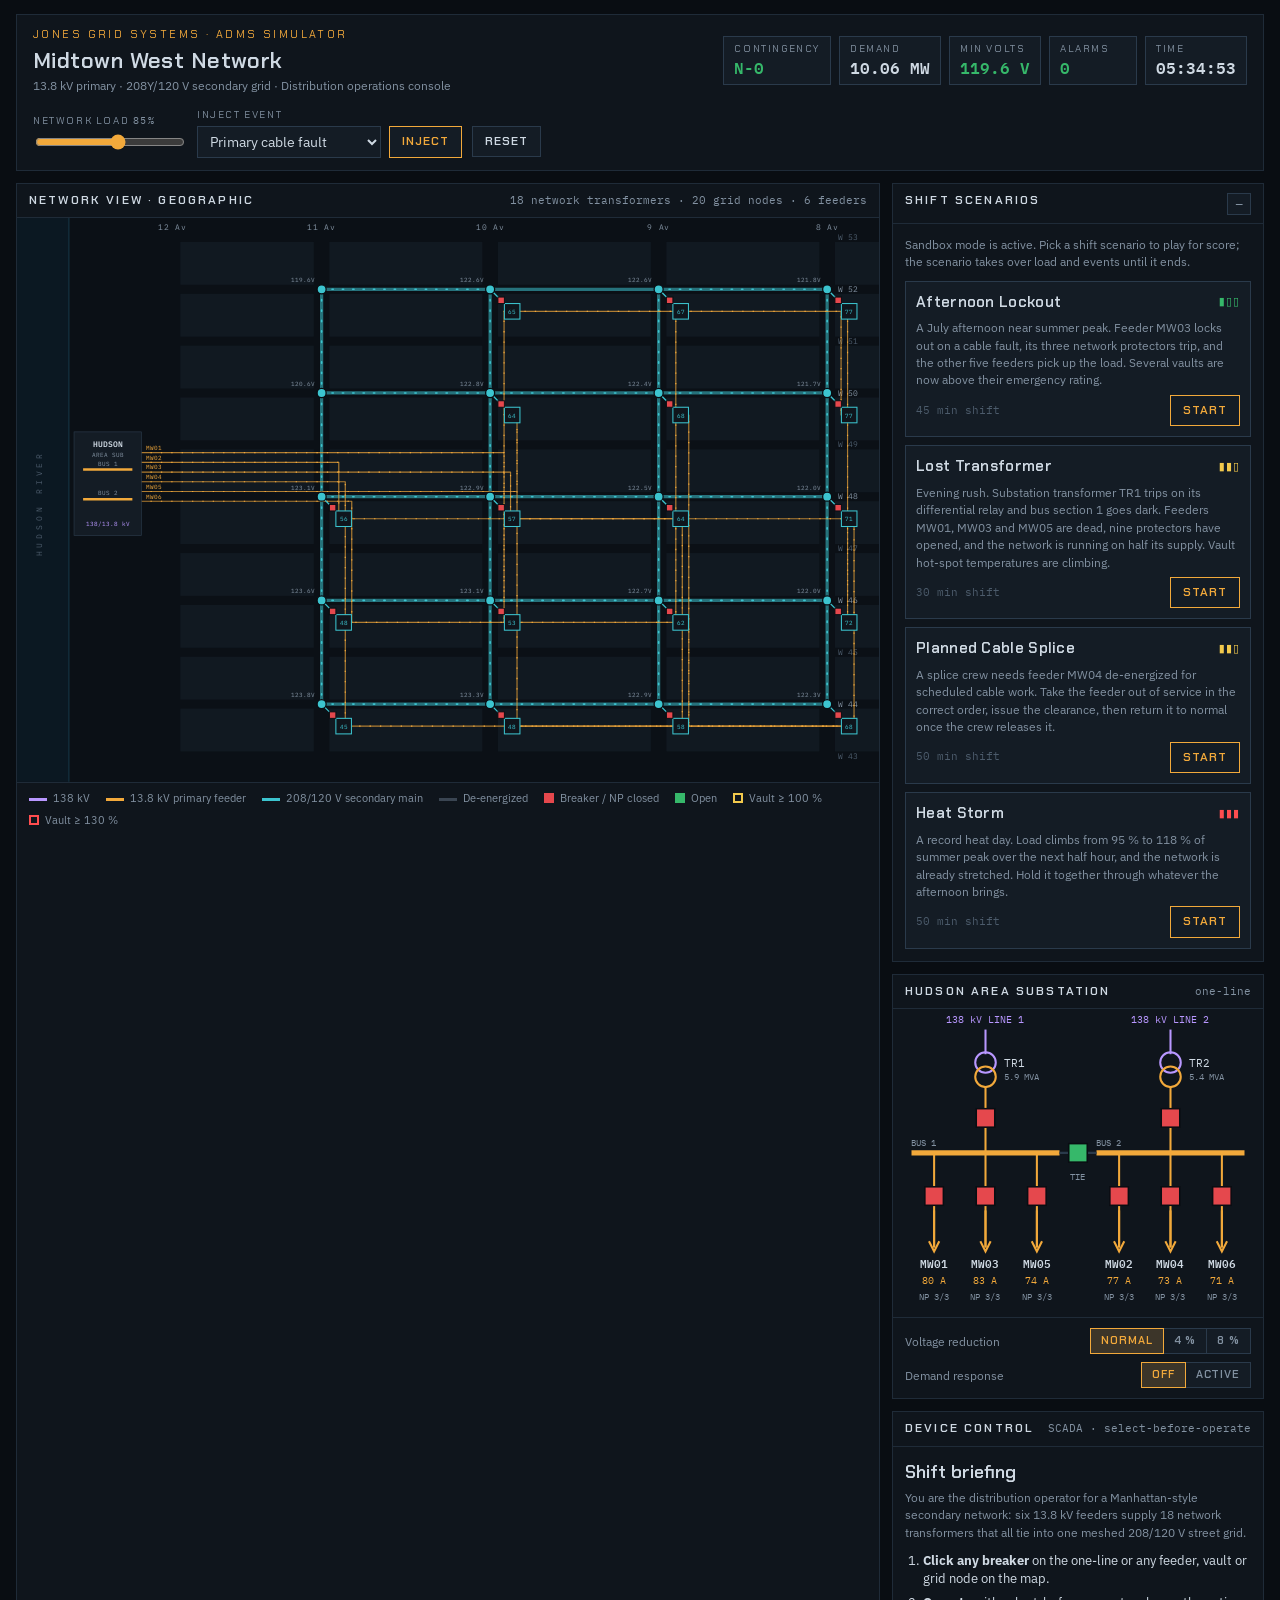
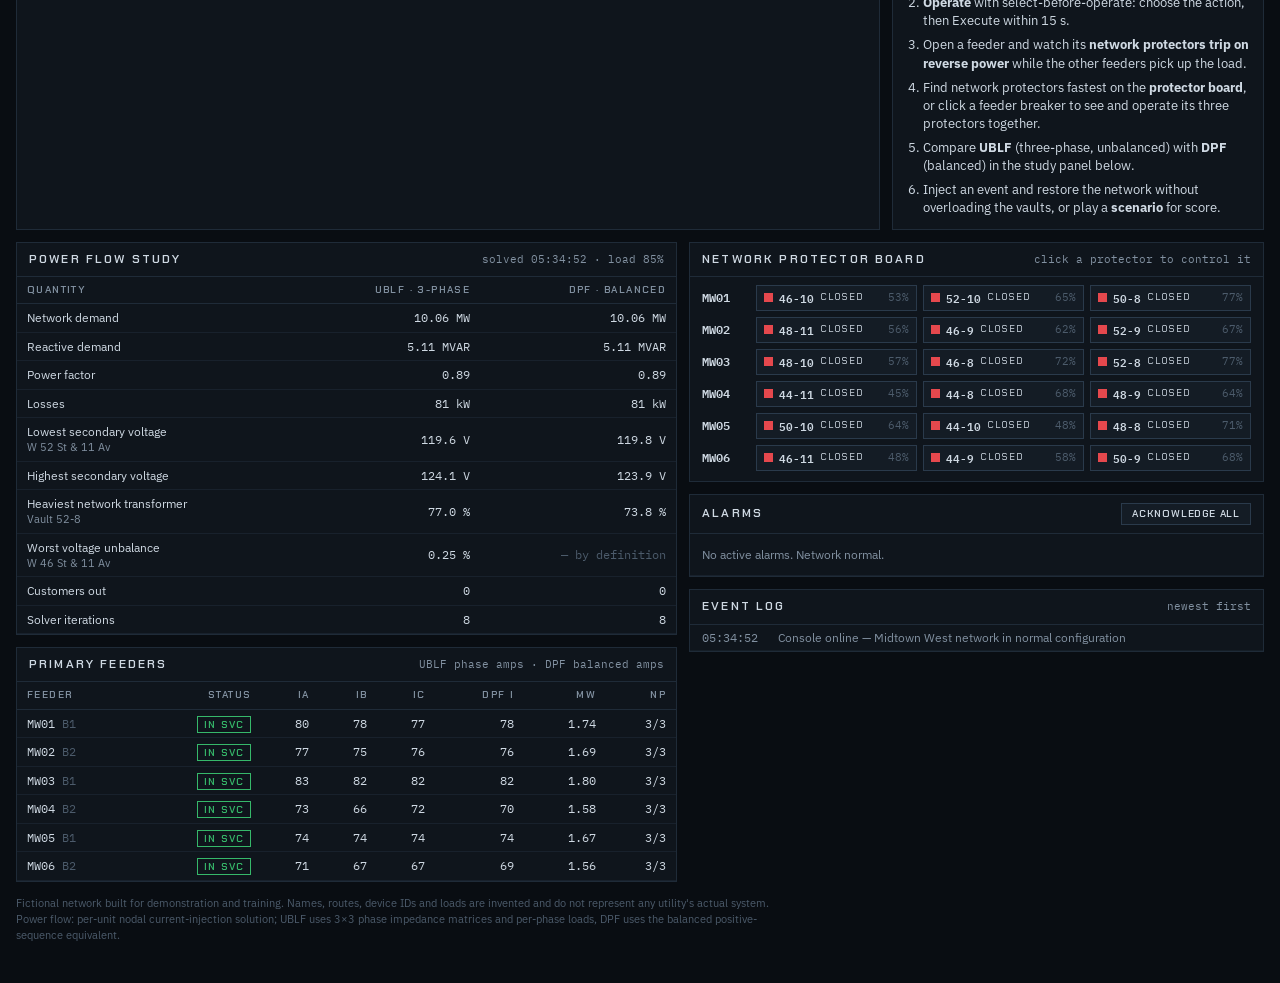
==== commit a2725582: "Support cross-origin iframe embedding with auto-height The game posts its content height to the pare" ====
--- a/index.html
+++ b/index.html
@@ -1381,4 +1381,19 @@
 })();
 
 </script>
+<script>
+/* Embed support: when framed (e.g. Squarespace), report content height to the parent page. */
+(function () {
+  if (window.parent === window) return;
+  var last = 0;
+  function post() {
+    var h = Math.ceil(document.body.getBoundingClientRect().height);
+    if (h && h !== last) { last = h; window.parent.postMessage({ type: 'gridgame:height', height: h }, '*'); }
+  }
+  window.addEventListener('load', post);
+  window.addEventListener('message', function (e) { if (e.data && e.data.type === 'gridgame:ping') { last = 0; post(); } });
+  try { new ResizeObserver(post).observe(document.body); } catch (e) { setInterval(post, 1000); }
+  post();
+})();
+</script>
 </body></html>
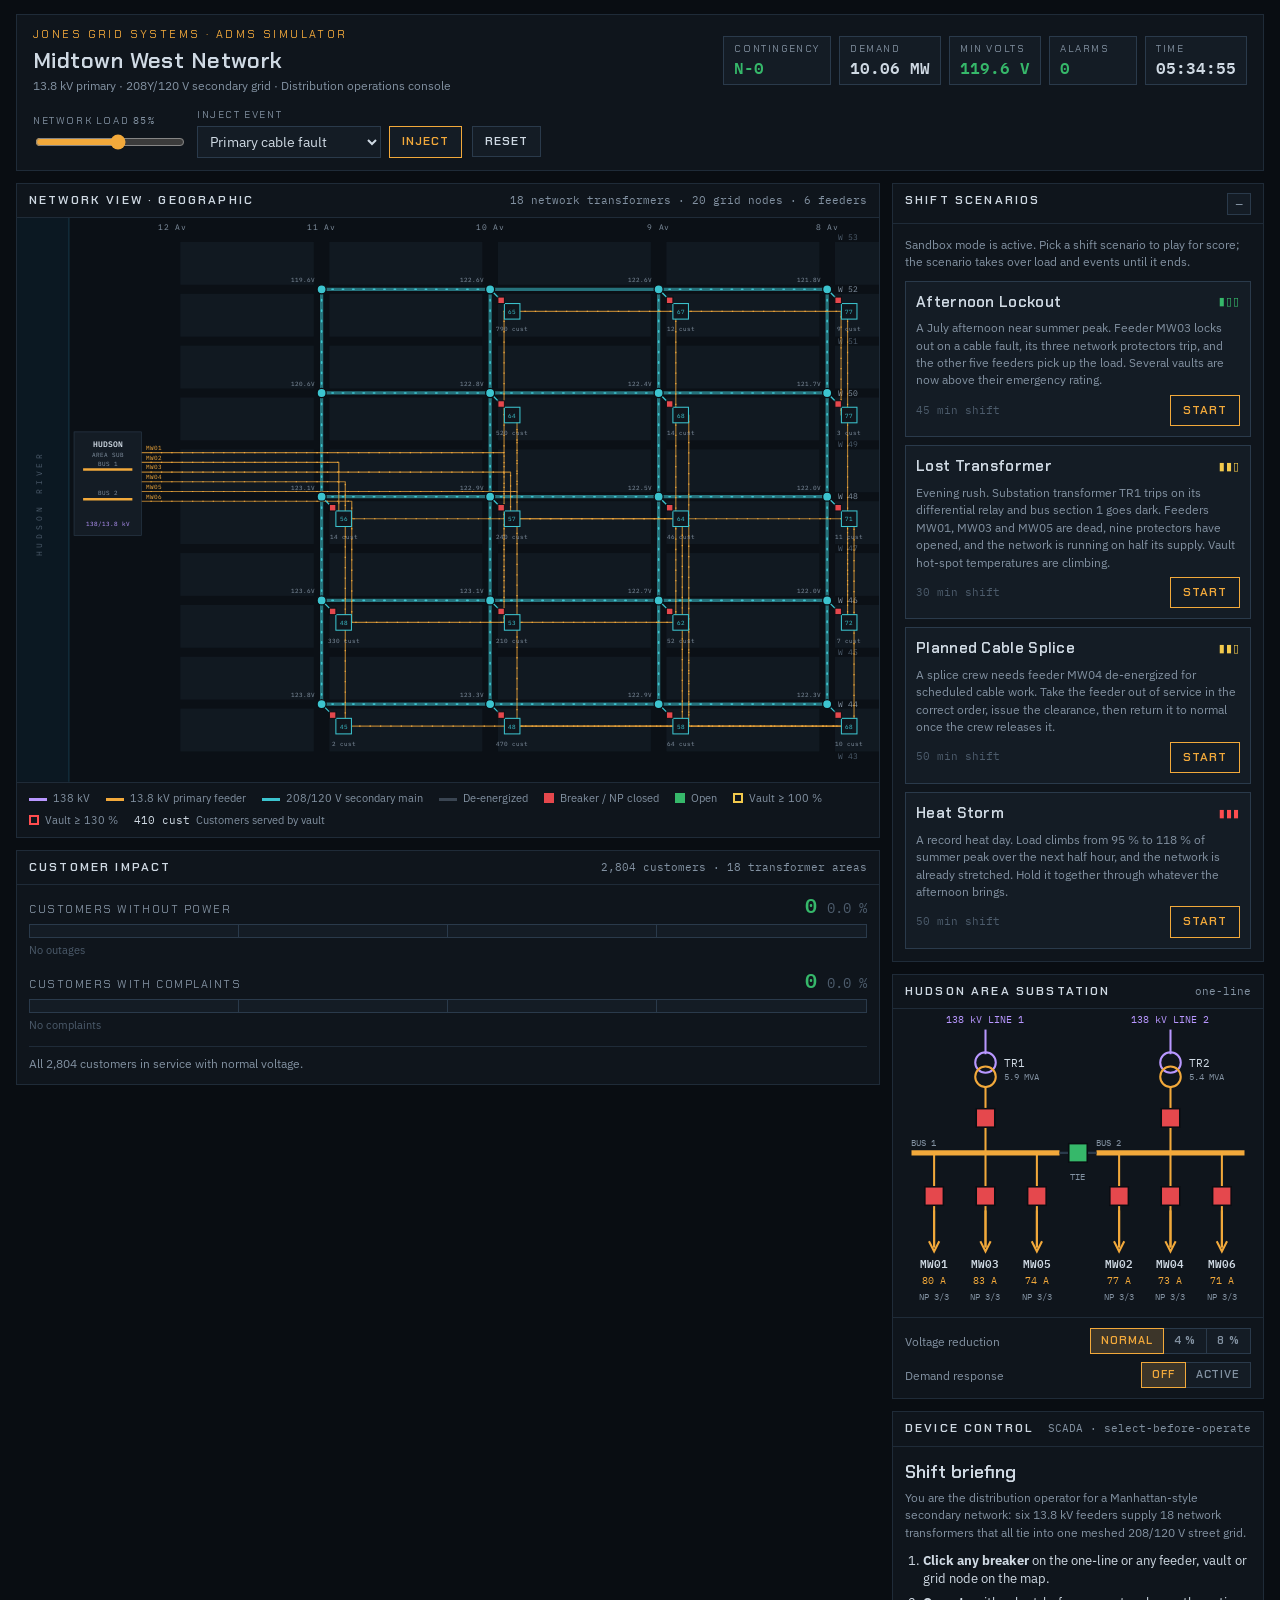
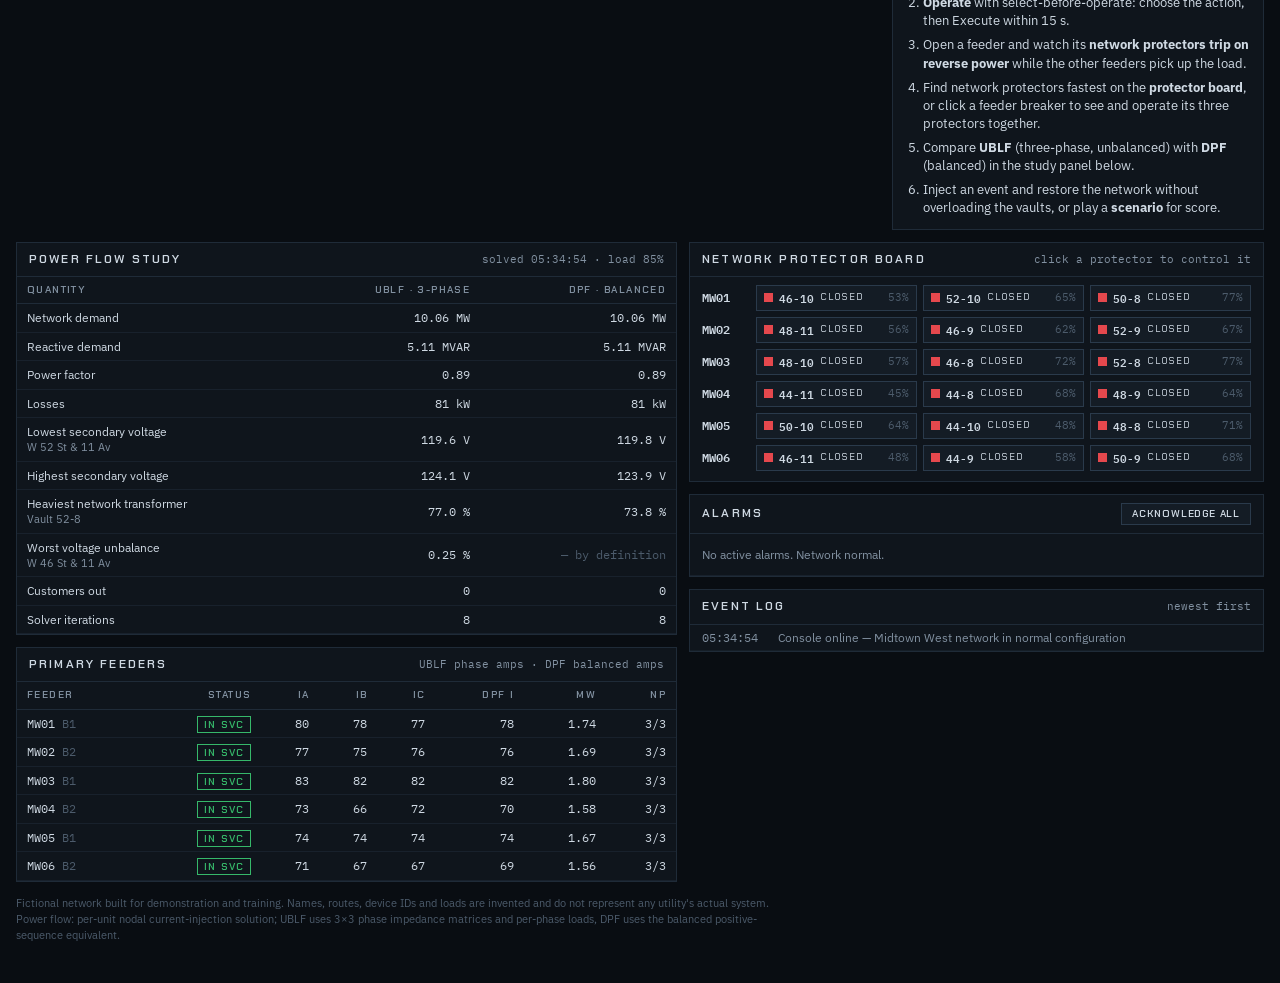
==== commit aff78270: "Add customer impact panel and per-transformer customer counts Each grid node's customers are assigne" ====
--- a/index.html
+++ b/index.html
@@ -148,6 +148,24 @@
 .mintog:hover { color: var(--text); border-color: var(--dim); }
 .ph.collapsed { border-bottom: 0; }
 
+/* customer impact */
+.imp { padding: 10px 12px 12px; display: flex; flex-direction: column; gap: 12px; }
+.irow { display: flex; flex-direction: column; gap: 5px; }
+.ihead { display: flex; align-items: baseline; gap: 10px; }
+.ihead .k { font-family: var(--f-display); font-size: 11px; letter-spacing: .14em; text-transform: uppercase; color: var(--dim); flex: 1; min-width: 0; }
+.ihead .iv { font-size: 20px; font-weight: 600; line-height: 1; }
+.ibar { display: flex; height: 14px; background: var(--panel2); border: 1px solid var(--rule2); overflow: hidden;
+  background-image: linear-gradient(90deg, transparent calc(25% - 1px), var(--rule2) calc(25% - 1px) 25%, transparent 25% calc(50% - 1px), var(--rule2) calc(50% - 1px) 50%, transparent 50% calc(75% - 1px), var(--rule2) calc(75% - 1px) 75%, transparent 75%); }
+.ibar span { display: block; height: 100%; transition: width .4s ease; }
+.ibar span + span { border-left: 1px solid var(--bg); }
+.icauses { display: flex; flex-wrap: wrap; gap: 4px 14px; font-size: 11px; color: var(--dim); }
+.icauses b { display: inline-block; width: 9px; height: 9px; margin-right: 5px; vertical-align: -1px; }
+.icauses .num { color: var(--text); }
+.iworst { border-top: 1px solid var(--rule); padding-top: 8px; }
+.ilink { background: none; border: 0; padding: 0; color: var(--text); text-decoration: underline; text-decoration-color: var(--rule2); text-underline-offset: 3px; cursor: pointer; font-size: inherit; }
+.ilink:hover { text-decoration-color: var(--text); }
+@media (prefers-reduced-motion: reduce) { .ibar span { transition: none; } }
+
 /* system controls */
 .sys { border-top: 1px solid var(--rule); padding: 10px 12px; display: flex; flex-direction: column; gap: 8px; }
 .sysrow { display: flex; justify-content: space-between; align-items: center; gap: 10px; flex-wrap: wrap; font-size: 12px; color: var(--dim); }
@@ -210,6 +228,7 @@
 </header>
 
 <div class="grid">
+  <div class="stack">
   <section class="panel">
     <div class="ph"><h2>Network view · geographic</h2><span class="meta" id="mapmeta"></span></div>
     <div class="mapwrap"><svg id="map" viewBox="-470 -110 1330 870" role="img" aria-label="Map of the Midtown West secondary network"></svg></div>
@@ -222,8 +241,14 @@
       <span><b style="background:var(--open)"></b>Open</span>
       <span><b style="border:2px solid var(--warn)"></b>Vault ≥ 100 %</span>
       <span><b style="border:2px solid var(--crit)"></b>Vault ≥ 130 %</span>
+      <span><span class="num" style="color:var(--text);margin-right:6px">410 cust</span>Customers served by vault</span>
     </div>
   </section>
+  <section class="panel">
+    <div class="ph"><h2>Customer impact</h2><span class="meta" id="impmeta"></span></div>
+    <div class="imp" id="impact"></div>
+  </section>
+  </div>
   <div class="side">
     <section class="panel">
       <div class="ph"><h2>Shift scenarios</h2><div class="phr"><span class="meta" id="mission-meta"></span><button class="mintog" id="mission-toggle" aria-expanded="true" aria-controls="mission" title="Minimize">–</button></div></div>
@@ -714,6 +739,41 @@
 
   function addLog(sev, msg) { log.unshift({ t: new Date(), sev, msg }); if (log.length > 250) log.pop(); }
 
+  /* ------------------------------ customers ------------------------------ */
+  // Each grid node's customers are served from the nearest network transformer vault (corners without a
+  // vault fall to the closest one). Counts are fixed by the model; impact is recomputed after every study.
+  const AREA = {}, VCUST = {};
+  for (const L of M.loads) {
+    const n = nodeOf(L.node);
+    const v = M.vaults.reduce((b, x) => { const d = Math.abs(nodeOf(x.node).x - n.x) + Math.abs(nodeOf(x.node).y - n.y); return !b || d < b.d ? { v: x, d } : b; }, null).v;
+    AREA[L.node] = v.id; VCUST[v.id] = (VCUST[v.id] || 0) + L.cust;
+  }
+  const CUST_TOTAL = M.loads.reduce((a, L) => a + L.cust, 0);
+  const OUTC = { dead: ['Network de-energized', 'var(--crit)'], fail: ['Vault failure isolation', '#b8323a'] };
+  const CMPC = { lowv: ['Low voltage', 'var(--warn)'], highv: ['High voltage', 'var(--info)'], unbal: ['Phase unbalance', 'var(--hv)'],
+    dr: ['Demand response curtailment', 'var(--mv)'], heat: ['Smoking manhole (vault ≥ 130 %)', 'var(--crit)'] };
+  function impact() {
+    const U = R.summary.U, r = { out: 0, cmp: 0, outBy: {}, cmpBy: {}, areas: {} };
+    const add = (o, k, n) => { o[k] = (o[k] || 0) + n; };
+    for (const L of M.loads) {
+      const area = AREA[L.node], nd = U.nodes[L.node], c = L.cust;
+      const a = r.areas[area] || (r.areas[area] = { out: 0, cmp: 0, why: {} });
+      const dead = !nd.V ? 'dead' : S.failed[area] ? 'fail' : null;
+      if (dead) { r.out += c; add(r.outBy, dead, c); a.out += c; add(a.why, dead, c); continue; }
+      const hi = Math.max(...nd.V), vp = U.vaults[area] ? U.vaults[area].pct : 0;
+      const f = {
+        lowv: nd.min < 114 ? Math.min(0.85, 0.1 + (114 - nd.min) * 0.09) : 0,     // ANSI Range A floor; ~46 % calling at 110 V
+        highv: hi > 126 ? Math.min(0.6, 0.1 + (hi - 126) * 0.1) : 0,
+        unbal: nd.vuf > 2 ? Math.min(0.4, 0.1 + (nd.vuf - 2) * 0.1) : 0,        // three-phase motors run hot above 2 %
+        dr: S.dr && L.pf < 0.93 ? 0.15 : 0,                                      // curtailed commercial accounts
+        heat: vp >= 130 ? 0.12 : 0
+      };
+      const k = Object.keys(f).reduce((b, x) => f[x] > f[b] ? x : b, 'lowv'), n = Math.round(c * f[k]);
+      if (n > 0) { r.cmp += n; add(r.cmpBy, k, n); a.cmp += n; add(a.why, k, n); }
+    }
+    return r;
+  }
+
   let ptrDown = false, pendingRender = false;
   function study(quiet) {
     R = E.runStudy(M, S);
@@ -841,6 +901,7 @@
         + `<rect x="${mx - 5}" y="${my - 5}" width="10" height="10" fill="${np.closed ? 'var(--closed)' : 'var(--open)'}" stroke="var(--bg)" stroke-width="1.5"/>`
         + (np.manual ? `<text x="${mx + 9}" y="${my - 6}" fill="var(--warn)" font-size="9" font-weight="600">M</text>` : '')
         + (on ? `<rect x="${v.x - 17}" y="${v.y - 17}" width="34" height="34" fill="none" stroke="var(--text)" stroke-dasharray="3 3"/>` : '')
+        + `<text x="${v.x}" y="${v.y + 31}" fill="${S.failed[v.id] || !U.nodes[v.node].V ? 'var(--crit)' : 'var(--dim)'}" font-size="9" text-anchor="middle">${f0(VCUST[v.id] || 0)} cust</text>`
         + `</g>`);
     }
     // grid nodes
@@ -854,6 +915,31 @@
     }
     $('map').innerHTML = h.join('');
     $('mapmeta').textContent = `${M.vaults.length} network transformers · ${M.gridNodes.length} grid nodes · ${M.feeders.length} feeders`;
+  }
+
+  /* ------------------------------ customer impact ------------------------------ */
+  function renderImpact() {
+    const I = impact();
+    const pct = (n) => (n / CUST_TOTAL * 100);
+    const bar = (by, C) => `<div class="ibar">` + Object.keys(C).filter(k => by[k]).map(k =>
+      `<span style="width:max(3px, ${pct(by[k]).toFixed(2)}%);background:${C[k][1]}" title="${C[k][0]}: ${f0(by[k])}"></span>`).join('') + `</div>`;
+    const causes = (by, C, none) => {
+      const ks = Object.keys(C).filter(k => by[k]);
+      return `<div class="icauses">` + (ks.length ? ks.map(k => `<span><b style="background:${C[k][1]}"></b>${C[k][0]} <span class="num">${f0(by[k])}</span></span>`).join('')
+        : `<span class="c-dim">${none}</span>`) + `</div>`;
+    };
+    const row = (lab, n, by, C, cls, none) => `<div class="irow"><div class="ihead"><span class="k">${lab}</span>`
+      + `<span class="num iv ${n ? cls : 'c-ok'}">${f0(n)}</span><span class="num c-dim">${f1(pct(n))} %</span></div>${bar(by, C)}${causes(by, C, none)}</div>`;
+    const worst = Object.entries(I.areas).map(([id, a]) => [id, a, a.out * 3 + a.cmp]).filter(x => x[2] > 0).sort((a, b) => b[2] - a[2])[0];
+    let w = `<p class="note iworst">All ${f0(CUST_TOTAL)} customers in service with normal voltage.</p>`;
+    if (worst) {
+      const [id, a] = worst, v = vaultById(id), k = Object.keys(a.why).sort((x, y) => a.why[y] - a.why[x])[0];
+      w = `<p class="note iworst">Hardest-hit area: <button class="ilink" data-sel="vault:${id}">${esc(v.label)}</button> — `
+        + `${a.out ? f0(a.out) + ' out' : f0(a.cmp) + ' complaining'} of ${f0(VCUST[id])} customers (${(OUTC[k] || CMPC[k])[0].toLowerCase()})</p>`;
+    }
+    $('impact').innerHTML = row('Customers without power', I.out, I.outBy, OUTC, 'c-crit', 'No outages')
+      + row('Customers with complaints', I.cmp, I.cmpBy, CMPC, 'c-warn', 'No complaints') + w;
+    $('impmeta').textContent = `${f0(CUST_TOTAL)} customers · ${M.vaults.length} transformer areas`;
   }
 
   /* ------------------------------ one-line ------------------------------ */
@@ -999,7 +1085,8 @@
       h.push(`<div><h3>${esc(v.np)}</h3><div class="type">${esc(v.label)} · ${v.tr} 1000 kVA 13.8 kV–208Y/120 V · fed by ${v.feeder}</div></div>`, stateBlock(sw));
       h.push(phaseRows([['UBLF A', u.Ia ? u.Ia.map(f0) : ['—', '—', '—']], ['DPF A', d.Ia ? [f0(d.Ia[0]), f0(d.Ia[0]), f0(d.Ia[0])] : ['—', '—', '—']]]));
       h.push(`<dl class="kv"><dt>Loading UBLF</dt><dd class="${u.pct >= 130 ? 'c-crit' : u.pct >= 100 ? 'c-warn' : ''}">${f1(u.pct)} %</dd><dt>Loading DPF</dt><dd>${f1(d.pct)} %</dd>`
-        + `<dt>Real power</dt><dd>${f0(u.P)} kW</dd><dt>Protector mode</dt><dd>${sw.manual ? 'Blocked open' : 'Automatic'}</dd></dl>`);
+        + `<dt>Real power</dt><dd>${f0(u.P)} kW</dd><dt>Protector mode</dt><dd>${sw.manual ? 'Blocked open' : 'Automatic'}</dd>`
+        + `<dt>Customers served</dt><dd>${f0(VCUST[v.id] || 0)}</dd><dt>Served area</dt><dd>${M.loads.filter(L => AREA[L.node] === v.id).map(L => esc(gridLabel(L.node))).join('<br>')}</dd></dl>`);
       h.push(`<p class="note">The protector trips on reverse power when ${v.feeder} is lost and recloses automatically when the feeder is restored.</p>`);
       h.push(controlBlock(v.np));
       el.innerHTML = h.join('');
@@ -1072,7 +1159,7 @@
     renderMission(); renderSys();
     const inGame = !!G;
     $('load').disabled = inGame; $('evt').disabled = inGame; $('inject').disabled = inGame; $('reset').textContent = inGame ? 'Abort' : 'Reset';
-    renderMap(); renderNPBoard(); renderOneLine(); renderDev(); renderStudy(); renderConsole(); $('loadv').textContent = Math.round(S.load * 100) + '%'; $('load').value = Math.round(S.load * 100); }
+    renderMap(); renderImpact(); renderNPBoard(); renderOneLine(); renderDev(); renderStudy(); renderConsole(); $('loadv').textContent = Math.round(S.load * 100) + '%'; $('load').value = Math.round(S.load * 100); }
 
   /* ============================== Level 2: scenarios ============================== */
   const SCN = [
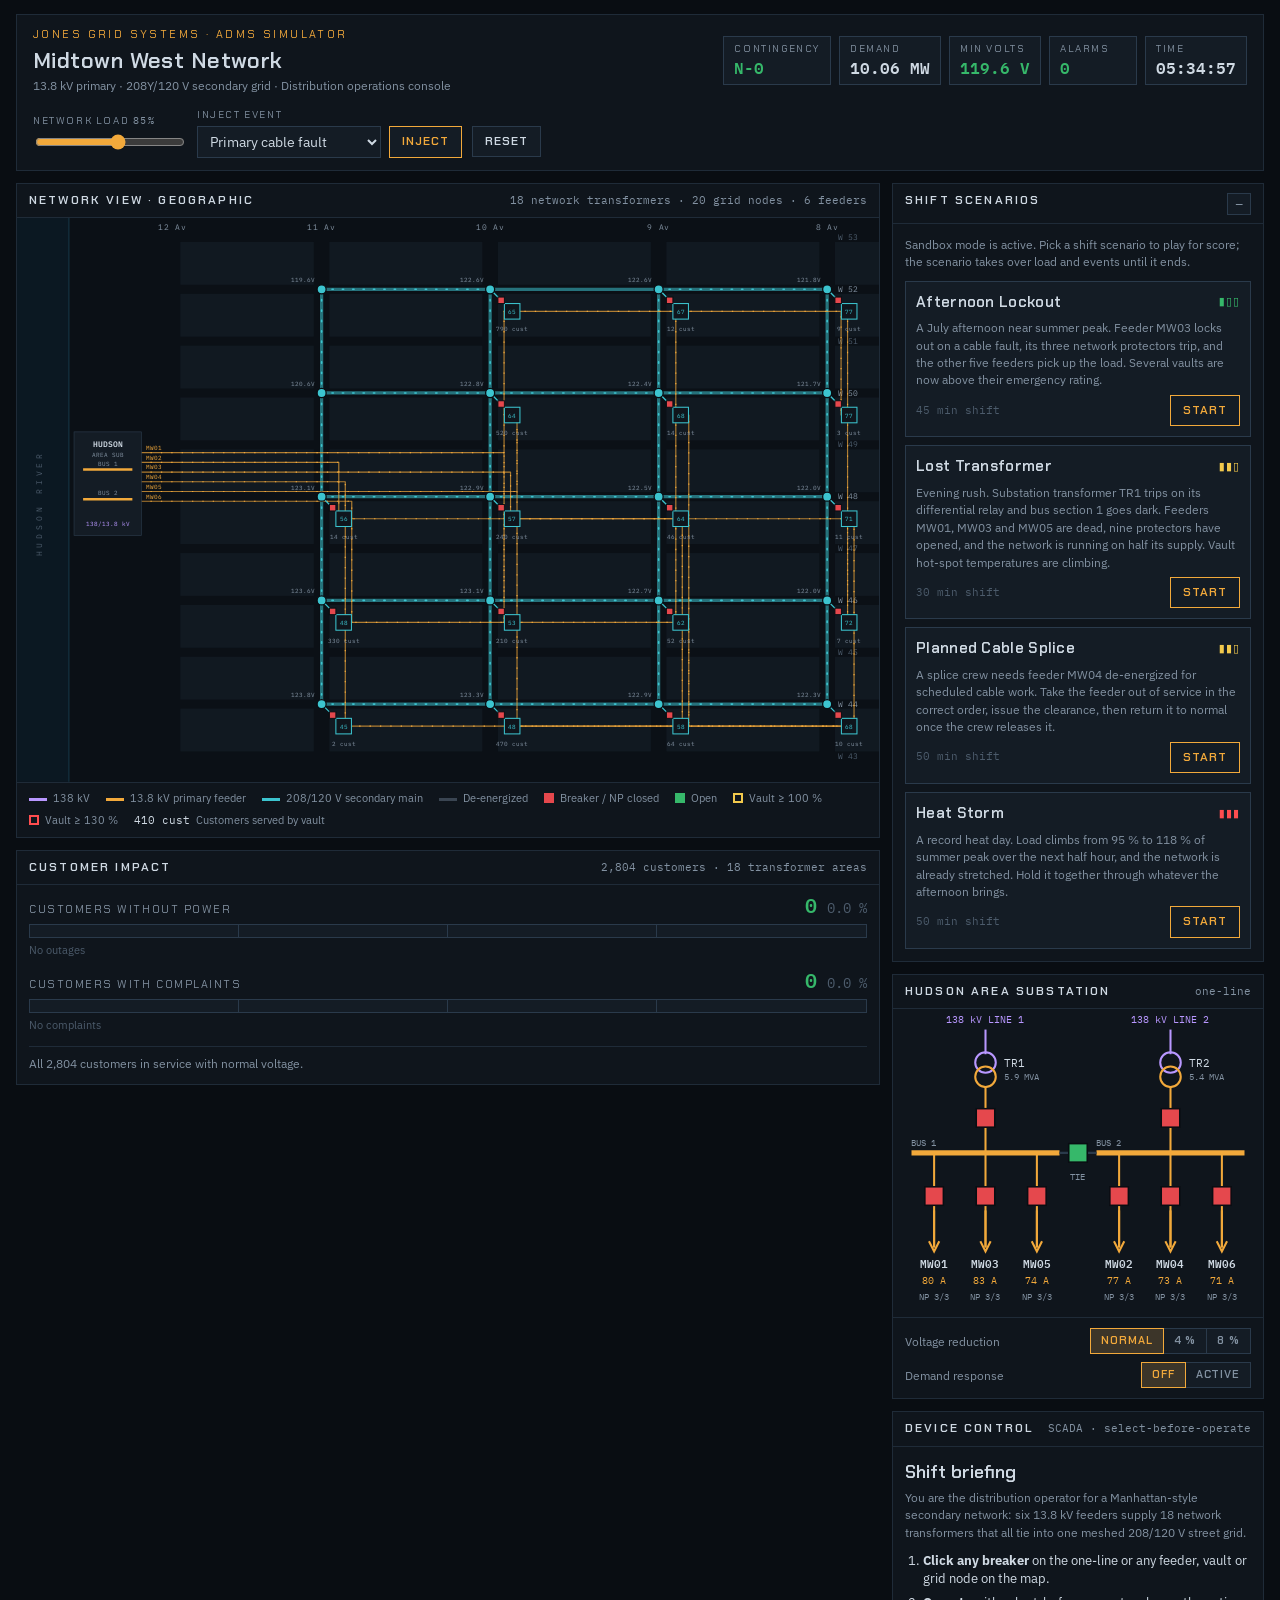
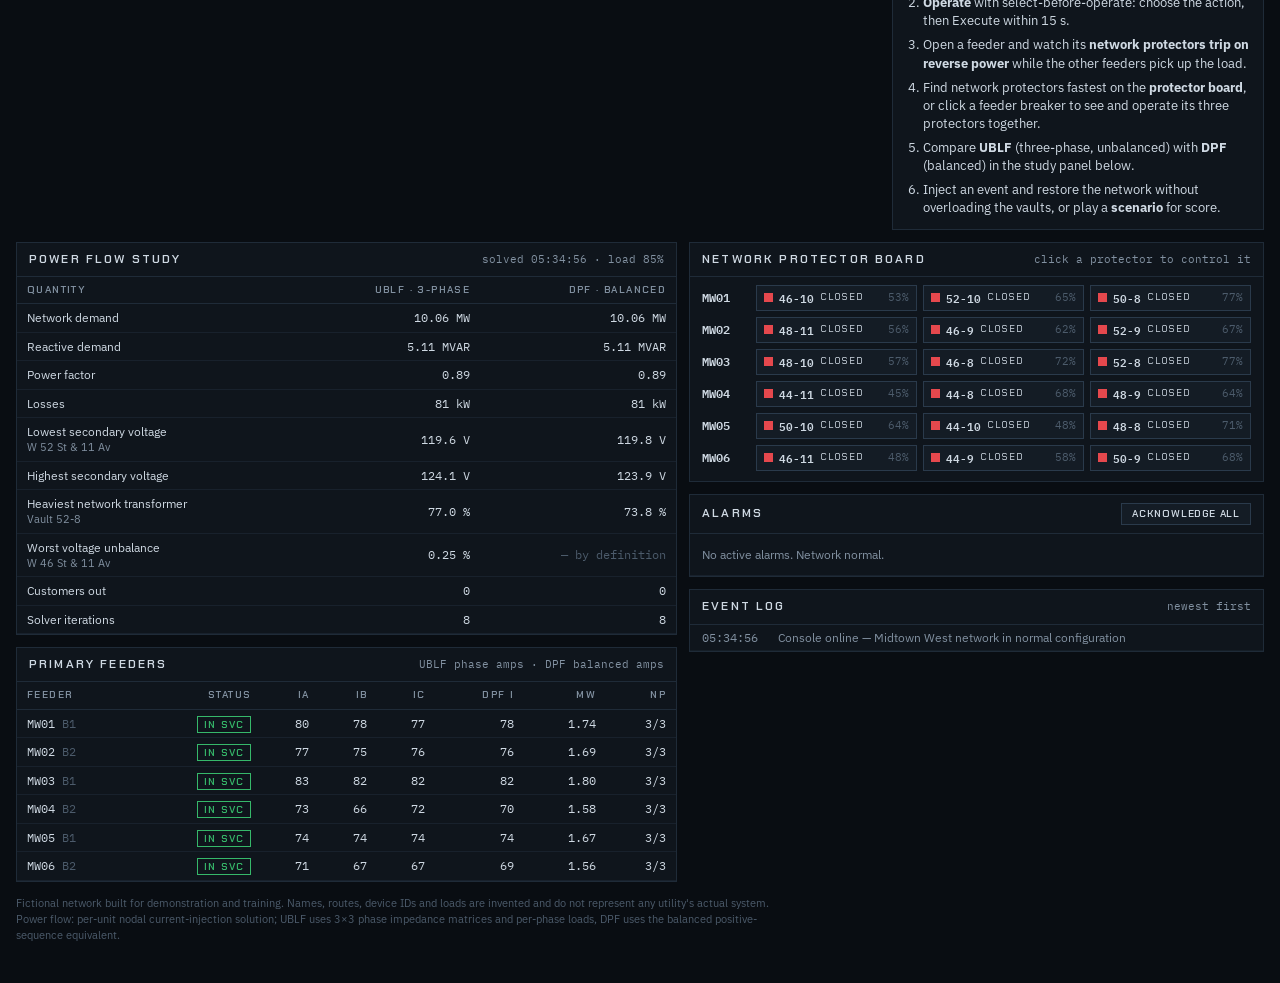
==== commit 7271fdc1: "Add DER interconnection planner and share the grid engine New /der/ page: connect PV, storage, solar" ====
--- a/index.html
+++ b/index.html
@@ -295,427 +295,7 @@
 
 <p class="foot">Fictional network built for demonstration and training. Names, routes, device IDs and loads are invented and do not represent any utility's actual system. Power flow: per-unit nodal current-injection solution; UBLF uses 3×3 phase impedance matrices and per-phase loads, DPF uses the balanced positive-sequence equivalent.</p>
 
-<script>
-/* ==========================================================================
-   Midtown West Network — ADMS simulation engine
-   Fictional 13.8 kV / 208Y-120 V Manhattan-style secondary network.
-   Per-unit, phase-frame nodal current-injection power flow.
-     UBLF : 3-phase unbalanced load flow (phase impedance matrices, per-phase loads)
-     DPF  : balanced positive-sequence distribution power flow (single-phase equivalent)
-   ========================================================================== */
-(function (G) {
-  'use strict';
-
-  const SB = 1.0;                       // system base, MVA (3-phase)
-  const VSET = 1.05;                    // 138 kV source / LTC-regulated set point, pu
-  const NP = 1.0, NQ = 2.5;             // load voltage exponents (real ~ constant current, reactive ~ impedance-like)
-  const TAU = 2 * Math.PI / 3;
-  const PHA = [0, -TAU, TAU];
-  const ZB = { mv: 13.8 * 13.8 / SB, lv: 0.208 * 0.208 / SB };
-
-  /* ---------- dense complex LU ---------- */
-  function luFactor(n, re, im) {
-    const piv = new Int32Array(n);
-    for (let k = 0; k < n; k++) {
-      let p = k, best = -1;
-      for (let i = k; i < n; i++) {
-        const m = re[i * n + k] ** 2 + im[i * n + k] ** 2;
-        if (m > best) { best = m; p = i; }
-      }
-      if (best < 1e-30) throw new Error('Singular admittance matrix');
-      piv[k] = p;
-      if (p !== k) {
-        for (let j = 0; j < n; j++) {
-          let t = re[k * n + j]; re[k * n + j] = re[p * n + j]; re[p * n + j] = t;
-          t = im[k * n + j]; im[k * n + j] = im[p * n + j]; im[p * n + j] = t;
-        }
-      }
-      const pr = re[k * n + k], pi = im[k * n + k], d = pr * pr + pi * pi;
-      for (let i = k + 1; i < n; i++) {
-        const ar = re[i * n + k], ai = im[i * n + k];
-        if (ar === 0 && ai === 0) continue;
-        const lr = (ar * pr + ai * pi) / d, li = (ai * pr - ar * pi) / d;
-        re[i * n + k] = lr; im[i * n + k] = li;
-        for (let j = k + 1; j < n; j++) {
-          const ur = re[k * n + j], ui = im[k * n + j];
-          if (ur === 0 && ui === 0) continue;
-          re[i * n + j] -= lr * ur - li * ui;
-          im[i * n + j] -= lr * ui + li * ur;
-        }
-      }
-    }
-    return piv;
-  }
-  function luSolve(n, re, im, piv, br, bi) {
-    for (let k = 0; k < n; k++) {
-      const p = piv[k];
-      if (p !== k) { let t = br[k]; br[k] = br[p]; br[p] = t; t = bi[k]; bi[k] = bi[p]; bi[p] = t; }
-    }
-    for (let i = 0; i < n; i++) {
-      let sr = br[i], si = bi[i];
-      for (let j = 0; j < i; j++) {
-        const lr = re[i * n + j], li = im[i * n + j];
-        if (lr === 0 && li === 0) continue;
-        sr -= lr * br[j] - li * bi[j]; si -= lr * bi[j] + li * br[j];
-      }
-      br[i] = sr; bi[i] = si;
-    }
-    for (let i = n - 1; i >= 0; i--) {
-      let sr = br[i], si = bi[i];
-      for (let j = i + 1; j < n; j++) {
-        const ur = re[i * n + j], ui = im[i * n + j];
-        if (ur === 0 && ui === 0) continue;
-        sr -= ur * br[j] - ui * bi[j]; si -= ur * bi[j] + ui * br[j];
-      }
-      const pr = re[i * n + i], pi = im[i * n + i], d = pr * pr + pi * pi;
-      br[i] = (sr * pr + si * pi) / d; bi[i] = (si * pr - sr * pi) / d;
-    }
-  }
-  function cinv(n, re, im) {
-    const R = Float64Array.from(re), I = Float64Array.from(im);
-    const piv = luFactor(n, R, I);
-    const oR = new Float64Array(n * n), oI = new Float64Array(n * n);
-    for (let c = 0; c < n; c++) {
-      const br = new Float64Array(n), bi = new Float64Array(n); br[c] = 1;
-      luSolve(n, R, I, piv, br, bi);
-      for (let r = 0; r < n; r++) { oR[r * n + c] = br[r]; oI[r * n + c] = bi[r]; }
-    }
-    return { re: oR, im: oI };
-  }
-  function phaseZ(z1, z0) {
-    const sr = (z0[0] + 2 * z1[0]) / 3, sx = (z0[1] + 2 * z1[1]) / 3;
-    const mr = (z0[0] - z1[0]) / 3, mx = (z0[1] - z1[1]) / 3;
-    const re = new Float64Array(9), im = new Float64Array(9);
-    for (let i = 0; i < 3; i++) for (let j = 0; j < 3; j++) {
-      re[i * 3 + j] = i === j ? sr : mr; im[i * 3 + j] = i === j ? sx : mx;
-    }
-    return { re, im };
-  }
-
-  /* ---------- network model ---------- */
-  const AVES = [{ n: '11 Av', k: '11', x: 0 }, { n: '10 Av', k: '10', x: 260 }, { n: '9 Av', k: '9', x: 520 }, { n: '8 Av', k: '8', x: 780 }];
-  const STS = [{ n: 'W 52 St', num: 52, y: 0 }, { n: 'W 50 St', num: 50, y: 160 }, { n: 'W 48 St', num: 48, y: 320 }, { n: 'W 46 St', num: 46, y: 480 }, { n: 'W 44 St', num: 44, y: 640 }];
-  const SUB = { x: -330, y: 300, name: 'Hudson Area Substation' };
-  // feeder supplying the network transformer vault at [street][avenue]; 0 = no vault
-  const VAULT_FEEDER = [[0, 1, 2, 3], [0, 5, 6, 1], [2, 3, 4, 5], [6, 1, 2, 3], [4, 5, 6, 4]];
-  // spot loads at 100 % (summer peak): [kW 3-ph, description, pf, customers]
-  const LOADS = [
-    [[350, 'Residential towers', 0.96, 410], [505, 'Residential over retail', 0.94, 380], [650, 'Hotel', 0.90, 12], [800, 'Theater & hotel', 0.90, 9]],
-    [[315, 'Parking garages', 0.92, 6], [530, 'Residential', 0.95, 520], [680, 'Office', 0.90, 14], [860, 'Office tower', 0.89, 3]],
-    [[375, 'Auto showrooms', 0.91, 8], [580, 'Mixed use', 0.93, 240], [630, 'Restaurant row', 0.88, 46], [750, 'Theater district', 0.90, 11]],
-    [[300, 'Residential walk-ups', 0.96, 330], [570, 'Mixed use', 0.93, 210], [615, 'Restaurant row', 0.88, 52], [815, 'Hotel & office', 0.90, 7]],
-    [[430, 'Telecom hub', 0.95, 2], [500, 'Residential', 0.95, 470], [565, 'Retail', 0.91, 64], [680, 'Office', 0.90, 10]]
-  ];
-  const NTX_KVA = 1000;
-  const FEEDER_RATING_A = 380;          // 500 kcmil Cu 3/c, normal
-  // impedances (ohm/km)
-  const PRI_Z1 = [0.090, 0.110], PRI_Z0 = [0.50, 0.30];             // 13.8 kV 500 kcmil 3/c
-  const SEC_Z1 = [0.102 / 6, 0.082 / 6];                             // 6 x 500 kcmil 600 V per phase
-  const SEC_Z0 = [SEC_Z1[0] * 3, SEC_Z1[1] * 3];
-
-  function zPolar(mag, xr) { const r = mag / Math.sqrt(1 + xr * xr); return [r, r * xr]; }
-  function scaleZ(zkm, km, zb) { return [zkm[0] * km / zb, zkm[1] * km / zb]; }
-
-  function buildModel() {
-    const nodes = [], branches = [], switches = [], loads = [], vaults = [], feeders = [], gridNodes = [], mains = [];
-    const nIndex = new Map();
-    const addNode = (id, kind, x, y, label) => { nIndex.set(id, nodes.length); nodes.push({ id, kind, x, y, label: label || id }); return id; };
-    const addBr = (o) => { o.fi = nIndex.get(o.f); o.ti = nIndex.get(o.t); branches.push(o); return o; };
-    const addSw = (o) => { o.fi = nIndex.get(o.f); o.ti = nIndex.get(o.t); switches.push(o); return o; };
-
-    // Substation: 2 x 138/13.8 kV transformers, 2 bus sections, normally-open bus tie
-    for (const k of [1, 2]) {
-      addNode('HV' + k, 'hv', SUB.x, SUB.y, '138 kV supply ' + k);
-      addNode('TR' + k + 'L', 'mv', SUB.x, SUB.y, 'TR' + k + ' 13.8 kV terminal');
-      addNode('BUS' + k, 'mv', SUB.x, SUB.y, '13.8 kV bus section ' + k);
-      const z = zPolar(0.10 * SB / 30, 30);
-      addBr({ id: 'TR' + k, kind: 'subtx', f: 'HV' + k, t: 'TR' + k + 'L', z1: z, z0: z, ratingMVA: 30, label: 'TR' + k + ' 138/13.8 kV 30 MVA' });
-      addSw({ id: 'CB-TR' + k, kind: 'cb', f: 'TR' + k + 'L', t: 'BUS' + k, normal: true, label: 'TR' + k + ' 13.8 kV main breaker', branch: 'TR' + k });
-    }
-    addSw({ id: 'CB-BT', kind: 'tie', f: 'BUS1', t: 'BUS2', normal: false, label: 'Bus tie breaker 1–2' });
-
-    // Secondary grid nodes (208Y/120 V)
-    STS.forEach((st, s) => AVES.forEach((av, a) => {
-      const id = `N${st.num}-${av.k}`;
-      addNode(id, 'lv', av.x, st.y, `${st.n} & ${av.n}`);
-      const L = LOADS[s][a];
-      const seed = Math.sin((s + 1) * 12.9898 + (a + 1) * 78.233) * 43758.5453;
-      const r = (q) => (Math.abs(Math.sin(seed * q)) - 0.5) * 0.24;
-      let w = [1 + r(1.3), 1 + r(2.7), 1 + r(4.1)];
-      if (s === 3 && a === 0) w = [1.38, 0.90, 0.72];        // walk-ups: lopsided single-phase load
-      const ws = w[0] + w[1] + w[2]; w = w.map(v => v * 3 / ws);
-      const tan = Math.tan(Math.acos(L[2]));
-      loads.push({ node: id, kw: L[0], pf: L[2], desc: L[1], cust: L[3],
-        p: w.map(v => L[0] / 3 * v), q: w.map(v => L[0] / 3 * v * tan) });
-      gridNodes.push({ id, s, a, label: `${st.n} & ${av.n}`, desc: L[1] });
-    }));
-    // Secondary mains: streets (E-W, 260 m) and avenues (N-S, 160 m)
-    STS.forEach((st, s) => AVES.forEach((av, a) => {
-      const id = `N${st.num}-${av.k}`;
-      if (a < 3) { const to = `N${st.num}-${AVES[a + 1].k}`;
-        mains.push(addBr({ id: `M:${id}>${to}`, kind: 'main', f: id, t: to, lenM: 260, z1: scaleZ(SEC_Z1, 0.26, ZB.lv), z0: scaleZ(SEC_Z0, 0.26, ZB.lv), ratingA: 2400, street: st.n })); }
-      if (s < 4) { const to = `N${STS[s + 1].num}-${av.k}`;
-        mains.push(addBr({ id: `M:${id}>${to}`, kind: 'main', f: id, t: to, lenM: 160, z1: scaleZ(SEC_Z1, 0.16, ZB.lv), z0: scaleZ(SEC_Z0, 0.16, ZB.lv), ratingA: 2400, street: av.n })); }
-    }));
-
-    // Network transformer vaults + protectors
-    STS.forEach((st, s) => AVES.forEach((av, a) => {
-      const f = VAULT_FEEDER[s][a]; if (!f) return;
-      const key = `${st.num}-${av.k}`;
-      const v = { id: 'V' + key, tr: 'TR' + key, np: 'NP' + key, node: `N${key}`, feeder: 'MW0' + f,
-        x: av.x + 34, y: st.y + 34, label: `Vault ${key} · ${st.n} & ${av.n}` };
-      addNode('P' + key, 'mv', v.x, v.y, `${v.tr} primary`);
-      addNode('S' + key, 'lv', v.x, v.y, `${v.tr} secondary`);
-      const z = zPolar(0.05 * SB / (NTX_KVA / 1000), 7);
-      addBr({ id: v.tr, kind: 'ntx', f: 'P' + key, t: 'S' + key, z1: z, z0: z, ratingKVA: NTX_KVA, vault: v.id });
-      addSw({ id: v.np, kind: 'np', f: 'S' + key, t: v.node, normal: true, label: `Network protector ${key}`, vault: v.id });
-      vaults.push(v);
-    }));
-
-    // Primary feeders: breaker on alternate bus sections, cable chained through vaults
-    for (let k = 1; k <= 6; k++) {
-      const id = 'MW0' + k, bus = (k % 2) ? 1 : 2;
-      const fv = vaults.filter(v => v.feeder === id);
-      const chain = []; let cur = { x: SUB.x, y: SUB.y };
-      const left = fv.slice();
-      while (left.length) {
-        left.sort((p, q) => (Math.abs(p.x - cur.x) + Math.abs(p.y - cur.y)) - (Math.abs(q.x - cur.x) + Math.abs(q.y - cur.y)));
-        cur = left.shift(); chain.push(cur);
-      }
-      addNode(id + 'H', 'mv', SUB.x, SUB.y, id + ' feeder head');
-      addSw({ id: 'CB-' + id, kind: 'cb', f: 'BUS' + bus, t: id + 'H', normal: true, label: `Feeder ${id} breaker`, feeder: id });
-      let prev = id + 'H', px = SUB.x, py = SUB.y, total = 0; const segs = [];
-      chain.forEach((v, i) => {
-        const len = (Math.abs(v.x - px) + Math.abs(v.y - py)) * 1.12 + (i === 0 ? 220 : 40);
-        total += len;
-        const b = addBr({ id: `C:${id}:${i + 1}`, kind: 'cable', f: prev, t: 'P' + v.id.slice(1), lenM: Math.round(len),
-          z1: scaleZ(PRI_Z1, len / 1000, ZB.mv), z0: scaleZ(PRI_Z0, len / 1000, ZB.mv), ratingA: FEEDER_RATING_A, feeder: id });
-        segs.push(b.id); prev = b.t; px = v.x; py = v.y;
-      });
-      feeders.push({ id, bus, breaker: 'CB-' + id, vaults: chain.map(v => v.id), segs, lenM: Math.round(total), ratingA: FEEDER_RATING_A });
-    }
-
-    // precompute admittances
-    for (const b of branches) {
-      const Z3 = phaseZ(b.z1, b.z0);
-      b.Y3 = cinv(3, Z3.re, Z3.im);
-      const d = b.z1[0] ** 2 + b.z1[1] ** 2;
-      b.Y1 = { re: Float64Array.of(b.z1[0] / d), im: Float64Array.of(-b.z1[1] / d) };
-    }
-    const brById = new Map(branches.map(b => [b.id, b]));
-    const swById = new Map(switches.map(s => [s.id, s]));
-    return { nodes, nIndex, branches, brById, switches, swById, loads, vaults, feeders, gridNodes, mains,
-      AVES, STS, SUB, slacks: ['HV1', 'HV2'], NTX_KVA };
-  }
-
-  function createState(model) {
-    const sw = {};
-    for (const s of model.switches) sw[s.id] = { closed: s.normal, tag: false, manual: false, lockout: '' };
-    return { sw, faults: {}, load: 0.85, vr: 0, dr: false, failed: {} };
-  }
-
-  /* ---------- topology ---------- */
-  const brOut = (state, b) => !!(b.vault && state.failed && state.failed[b.vault]);
-  function trace(model, isClosed, state) {
-    const N = model.nodes.length, adj = Array.from({ length: N }, () => []);
-    for (const b of model.branches) if (!brOut(state, b)) { adj[b.fi].push(b.ti); adj[b.ti].push(b.fi); }
-    for (const s of model.switches) if (isClosed(s)) { adj[s.fi].push(s.ti); adj[s.ti].push(s.fi); }
-    const seen = new Uint8Array(N), q = [];
-    for (const id of model.slacks) { const i = model.nIndex.get(id); seen[i] = 1; q.push(i); }
-    while (q.length) { const i = q.pop(); for (const j of adj[i]) if (!seen[j]) { seen[j] = 1; q.push(j); } }
-    return seen;
-  }
-
-  function topology(model, state) {
-    const N = model.nodes.length, parent = Int32Array.from({ length: N }, (_, i) => i);
-    const find = (i) => { while (parent[i] !== i) { parent[i] = parent[parent[i]]; i = parent[i]; } return i; };
-    for (const s of model.switches) if (state.sw[s.id].closed) {
-      const a = find(s.fi), b = find(s.ti); if (a !== b) parent[a] = b;
-    }
-    const rep = new Int32Array(N); for (let i = 0; i < N; i++) rep[i] = find(i);
-    const energ = trace(model, s => state.sw[s.id].closed, state);
-    const slackRep = new Set(model.slacks.map(id => rep[model.nIndex.get(id)]));
-    return { rep, energ, slackRep };
-  }
-
-  /* ---------- power flow ---------- */
-  function powerFlow(model, state, topo, nph) {
-    const { rep, energ, slackRep } = topo;
-    const N = model.nodes.length, idx = new Int32Array(N).fill(-1);
-    let n = 0;
-    for (let i = 0; i < N; i++) if (energ[i] && rep[i] === i && !slackRep.has(i)) idx[i] = n++;
-    const M = n * nph;
-    const vset = VSET * (1 - (state.vr || 0));
-    const Vs = (ph) => [vset * Math.cos(nph === 3 ? PHA[ph] : 0), vset * Math.sin(nph === 3 ? PHA[ph] : 0)];
-    const Yr = new Float64Array(M * M), Yi = new Float64Array(M * M), Cr = new Float64Array(M), Ci = new Float64Array(M);
-    for (const b of model.branches) {
-      const i = rep[b.fi], j = rep[b.ti];
-      if (i === j || !energ[b.fi] || brOut(state, b)) continue;
-      const Y = nph === 3 ? b.Y3 : b.Y1, ii = idx[i], jj = idx[j];
-      for (let p = 0; p < nph; p++) for (let q = 0; q < nph; q++) {
-        const yr = Y.re[p * nph + q], yi = Y.im[p * nph + q];
-        if (ii >= 0) { Yr[(ii * nph + p) * M + ii * nph + q] += yr; Yi[(ii * nph + p) * M + ii * nph + q] += yi; }
-        if (jj >= 0) { Yr[(jj * nph + p) * M + jj * nph + q] += yr; Yi[(jj * nph + p) * M + jj * nph + q] += yi; }
-        if (ii >= 0 && jj >= 0) {
-          Yr[(ii * nph + p) * M + jj * nph + q] -= yr; Yi[(ii * nph + p) * M + jj * nph + q] -= yi;
-          Yr[(jj * nph + p) * M + ii * nph + q] -= yr; Yi[(jj * nph + p) * M + ii * nph + q] -= yi;
-        } else {
-          const f = ii >= 0 ? ii : jj; const [vr, vi] = Vs(q);
-          if (f >= 0) { Cr[f * nph + p] += yr * vr - yi * vi; Ci[f * nph + p] += yr * vi + yi * vr; }
-        }
-      }
-    }
-    // loads: wye, exponential voltage dependence P = P0|V|^NP, Q = Q0|V|^NQ (pu of per-phase base)
-    const Sph = SB * 1000 / 3, Lr = new Float64Array(M), Li = new Float64Array(M), hasLoad = new Uint8Array(M);
-    for (const L of model.loads) {
-      const i = model.nIndex.get(L.node); if (!energ[i]) continue;
-      const k = idx[rep[i]]; if (k < 0) continue;
-      for (let p = 0; p < nph; p++) {
-        const P = nph === 3 ? L.p[p] : L.kw / 3, Q = nph === 3 ? L.q[p] : L.kw / 3 * Math.tan(Math.acos(L.pf));
-        const fct = loadFactor(state, L);
-        Lr[k * nph + p] += P * fct / Sph; Li[k * nph + p] += Q * fct / Sph; hasLoad[k * nph + p] = 1;
-      }
-    }
-    const Vr = new Float64Array(M), Vi = new Float64Array(M);
-    for (let k = 0; k < n; k++) for (let p = 0; p < nph; p++) { const [a, b] = Vs(p); Vr[k * nph + p] = a; Vi[k * nph + p] = b; }
-    let iters = 0, converged = M === 0;
-    if (M > 0) {
-      const piv = luFactor(M, Yr, Yi);
-      for (iters = 1; iters <= 60; iters++) {
-        const br = Float64Array.from(Cr), bi = Float64Array.from(Ci);
-        for (let m = 0; m < M; m++) if (hasLoad[m]) {
-          const d = Vr[m] * Vr[m] + Vi[m] * Vi[m], vm = Math.sqrt(d);
-          const P = Lr[m] * Math.pow(vm, NP), Q = Li[m] * Math.pow(vm, NQ);
-          // I = conj(S/V) = (P - jQ)/conj(V) ; injection = -I
-          const ir = (P * Vr[m] + Q * Vi[m]) / d, ii = (P * Vi[m] - Q * Vr[m]) / d;
-          br[m] -= ir; bi[m] -= ii;
-        }
-        luSolve(M, Yr, Yi, piv, br, bi);
-        let dmax = 0;
-        for (let m = 0; m < M; m++) { dmax = Math.max(dmax, Math.abs(br[m] - Vr[m]) + Math.abs(bi[m] - Vi[m])); Vr[m] = br[m]; Vi[m] = bi[m]; }
-        if (dmax < 1e-9) { converged = true; break; }
-      }
-    }
-    // node voltages
-    const V = (nodeIdx) => {
-      if (!energ[nodeIdx]) return null;
-      const r = rep[nodeIdx];
-      if (slackRep.has(r)) return Array.from({ length: nph }, (_, p) => Vs(p));
-      const k = idx[r]; return Array.from({ length: nph }, (_, p) => [Vr[k * nph + p], Vi[k * nph + p]]);
-    };
-    const nodeV = model.nodes.map((_, i) => V(i));
-    // branch currents (from -> to) and from-end power
-    const brRes = {};
-    for (const b of model.branches) {
-      const vf = nodeV[b.fi], vt = nodeV[b.ti];
-      if (!vf || !vt || brOut(state, b)) { brRes[b.id] = null; continue; }
-      const Y = nph === 3 ? b.Y3 : b.Y1, I = [], S = [];
-      for (let p = 0; p < nph; p++) {
-        let ir = 0, ii = 0;
-        for (let q = 0; q < nph; q++) {
-          const dr = vf[q][0] - vt[q][0], di = vf[q][1] - vt[q][1], yr = Y.re[p * nph + q], yi = Y.im[p * nph + q];
-          ir += yr * dr - yi * di; ii += yr * di + yi * dr;
-        }
-        I.push([ir, ii]);
-        S.push([vf[p][0] * ir + vf[p][1] * ii, vf[p][1] * ir - vf[p][0] * ii]); // V*conj(I)
-      }
-      brRes[b.id] = { I, S };
-    }
-    return { nph, nodeV, brRes, iters, converged };
-  }
-
-  /* ---------- study: automatic logic + UBLF + DPF ---------- */
-  function runStudy(model, state) {
-    const events = [];
-    for (const f of model.feeders) {
-      const s = state.sw[f.breaker];
-      if (state.faults[f.id] && s.closed) { s.closed = false; s.lockout = 'Primary cable fault'; events.push({ sev: 'crit', dev: f.breaker, msg: `${f.id} breaker TRIPPED — primary cable fault, lockout` }); }
-    }
-    for (const k of [1, 2]) {
-      const s = state.sw['CB-TR' + k];
-      if (state.faults['TR' + k] && s.closed) { s.closed = false; s.lockout = 'Transformer differential relay'; events.push({ sev: 'crit', dev: 'CB-TR' + k, msg: `TR${k} main breaker TRIPPED — differential relay, transformer fault` }); }
-    }
-    // Network protector relays: trip on reverse power when the primary feeder is lost,
-    // auto-close when the primary is re-energized (unless blocked open by the operator).
-    const prim = trace(model, s => s.kind !== 'np' && state.sw[s.id].closed, state);
-    for (const s of model.switches) if (s.kind === 'np') {
-      const st = state.sw[s.id], want = !st.manual && !!prim[s.fi];
-      if (st.closed !== want) {
-        st.closed = want;
-        if (!st.manual) events.push(want
-          ? { sev: 'info', dev: s.id, msg: `${s.id} auto-CLOSED — primary feeder restored` }
-          : { sev: 'high', dev: s.id, msg: `${s.id} OPENED on reverse power — primary feeder de-energized` });
-      }
-    }
-    const topo = topology(model, state);
-    const ublf = powerFlow(model, state, topo, 3);
-    const dpf = powerFlow(model, state, topo, 1);
-    return { events, topo, ublf, dpf, summary: summarize(model, state, topo, ublf, dpf) };
-  }
-
-  /* ---------- engineering results ---------- */
-  const mag = (c) => Math.hypot(c[0], c[1]);
-  // demand response curtails commercial loads (pf < 0.93) by 15 %
-  function loadFactor(state, L) { return state.load * (state.dr && L.pf < 0.93 ? 0.85 : 1); }
-  function summarize(model, state, topo, ublf, dpf) {
-    const kA = (pu, kv) => pu * SB * 1000 / (Math.sqrt(3) * kv);   // pu current -> amps
-    const kWph = SB * 1000 / 3;
-    const one = (pf) => {
-      const nph = pf.nph, out = { feeders: {}, vaults: {}, nodes: {}, subtx: {} };
-      let Pin = 0, Qin = 0, Pload = 0, Qload = 0, minV = Infinity, maxV = -Infinity, minNode = '', maxNode = '', maxTR = 0, maxTRid = '', maxVUF = 0, vufNode = '';
-      for (const k of [1, 2]) {
-        const r = pf.brRes['TR' + k];
-        const P = r ? r.S.reduce((a, s) => a + s[0], 0) * kWph * (3 / nph) : 0;
-        const Q = r ? r.S.reduce((a, s) => a + s[1], 0) * kWph * (3 / nph) : 0;
-        Pin += P; Qin += Q; out.subtx['TR' + k] = { P, Q, pct: Math.hypot(P, Q) / 30000 * 100 };
-      }
-      for (const f of model.feeders) {
-        const r = pf.brRes[f.segs[0]], closed = state.sw[f.breaker].closed;
-        const I = r && closed ? r.I.map(c => kA(mag(c), 13.8)) : [0, 0, 0].slice(0, nph);
-        const P = r && closed ? r.S.reduce((a, s) => a + s[0], 0) * kWph * (3 / nph) : 0;
-        const Q = r && closed ? r.S.reduce((a, s) => a + s[1], 0) * kWph * (3 / nph) : 0;
-        const head = pf.nodeV[model.nIndex.get(f.id + 'H')];
-        out.feeders[f.id] = { I, Imax: Math.max(...I), P, Q, energized: !!head && closed,
-          kV: head ? head.map(c => mag(c) * 13.8) : null,
-          npClosed: f.vaults.filter(v => state.sw['NP' + v.slice(1)].closed).length, npTotal: f.vaults.length };
-      }
-      for (const v of model.vaults) {
-        const r = pf.brRes[v.tr];
-        const I = r ? r.I.map(c => mag(c)) : null;   // pu on 1 MVA = 1.0 pu rated
-        const P = r ? r.S.reduce((a, s) => a + s[0], 0) * kWph * (3 / nph) : 0;
-        const pct = I ? Math.max(...I) / (model.NTX_KVA / 1000 / SB) * 100 : 0;
-        const Ia = I ? I.map(x => kA(x, 0.208)) : null;
-        out.vaults[v.id] = { pct, P, Ia, energized: !!r };
-        if (state.sw[v.np].closed && pct > maxTR) { maxTR = pct; maxTRid = v.id; }
-      }
-      let custOut = 0, kwOut = 0;
-      for (const L of model.loads) {
-        const vv = pf.nodeV[model.nIndex.get(L.node)];
-        if (!vv) { custOut += L.cust; kwOut += L.kw * loadFactor(state, L); out.nodes[L.node] = { V: null }; continue; }
-        const mags = vv.map(c => mag(c) * 120);
-        const fct = loadFactor(state, L), qph = nph === 3 ? L.q : [L.kw / 3 * Math.tan(Math.acos(L.pf))], pph = nph === 3 ? L.p : [L.kw / 3];
-        vv.forEach((c, p) => { const m = mag(c); Pload += pph[p] * fct * Math.pow(m, NP) * (3 / nph); Qload += qph[p] * fct * Math.pow(m, NQ) * (3 / nph); });
-        const lo = Math.min(...mags), hi = Math.max(...mags);
-        if (lo < minV) { minV = lo; minNode = L.node; }
-        if (hi > maxV) { maxV = hi; maxNode = L.node; }
-        const avg = mags.reduce((a, b) => a + b, 0) / mags.length, vuf = Math.max(...mags.map(m => Math.abs(m - avg))) / avg * 100;
-        if (vuf > maxVUF) { maxVUF = vuf; vufNode = L.node; }
-        out.nodes[L.node] = { V: mags, min: lo, vuf };
-      }
-      out.tot = { P: Pin, Q: Qin, pf: Pin > 0 ? Pin / Math.hypot(Pin, Qin) : 0, losses: Math.max(0, Pin - Pload), Pload, Qload,
-        minV: isFinite(minV) ? minV : 0, maxV: isFinite(maxV) ? maxV : 0, minNode, maxNode, maxTR, maxTRid, maxVUF, vufNode,
-        custOut, kwOut, iters: pf.iters, converged: pf.converged };
-      return out;
-    };
-    const U = one(ublf), D = one(dpf);
-    const out = model.feeders.filter(f => !state.sw[f.breaker].closed || !U.feeders[f.id].energized).length;
-    return { U, D, contingency: out };
-  }
-
-  G.GridEngine = { buildModel, createState, runStudy, loadFactor, constants: { SB, VSET, ZB, NP, NQ } };
-})(typeof window !== 'undefined' ? window : globalThis);
-
-</script>
+<script src="js/gridengine.js"></script>
 <script>
 (function () {
   'use strict';
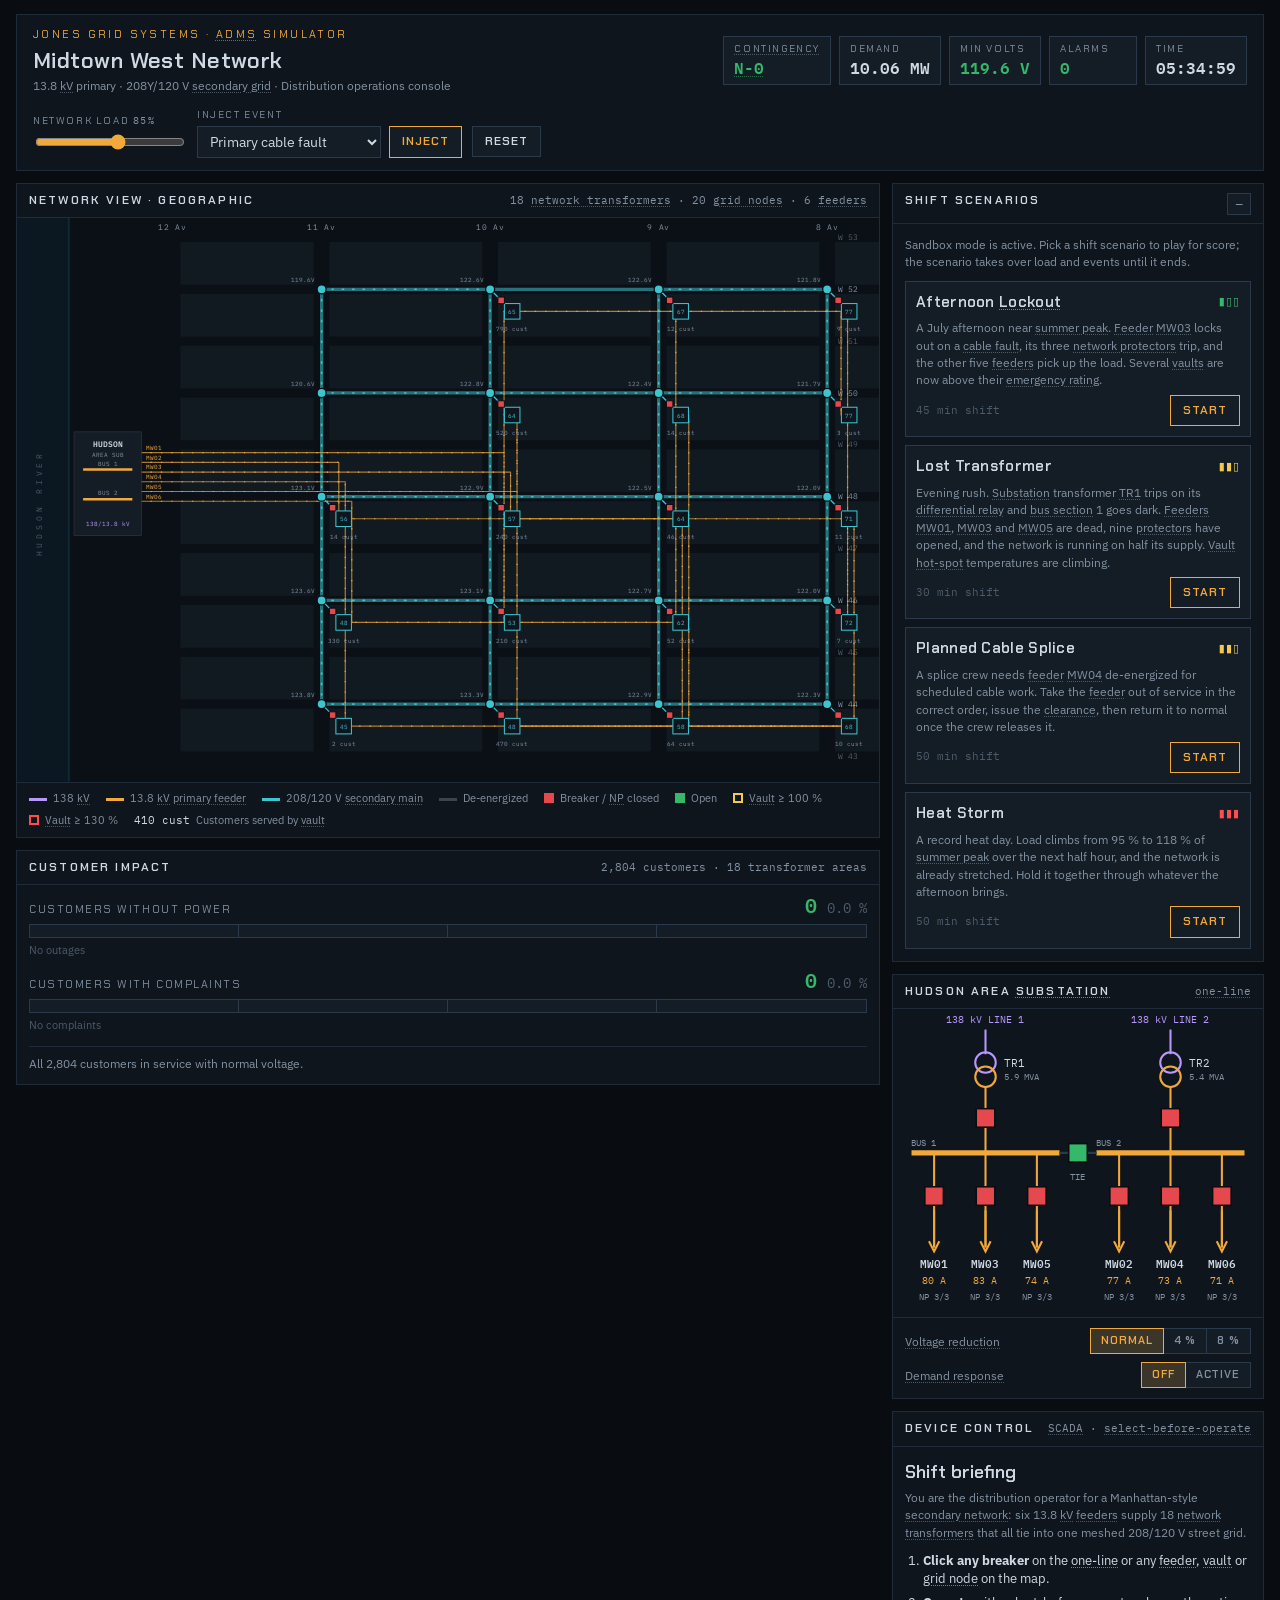
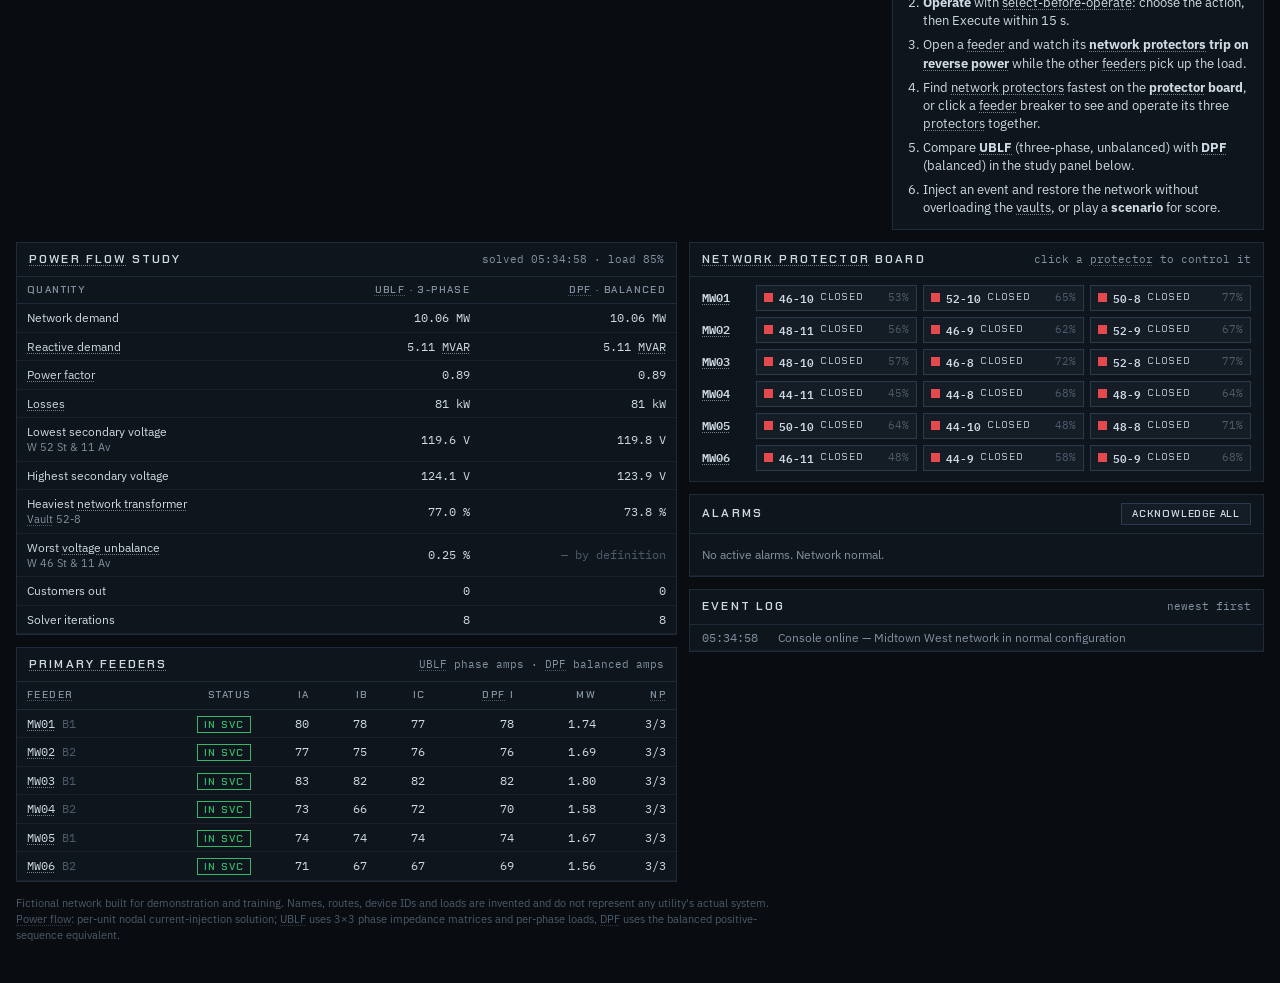
==== commit 9b443370: "Add glossary tooltips for industry terms in both games js/glossary.js marks ~100 industry terms (dev" ====
--- a/index.html
+++ b/index.html
@@ -1048,6 +1048,7 @@
 })();
 
 </script>
+<script src="js/glossary.js"></script>
 <script>
 /* Embed support: when framed (e.g. Squarespace), report content height to the parent page. */
 (function () {
